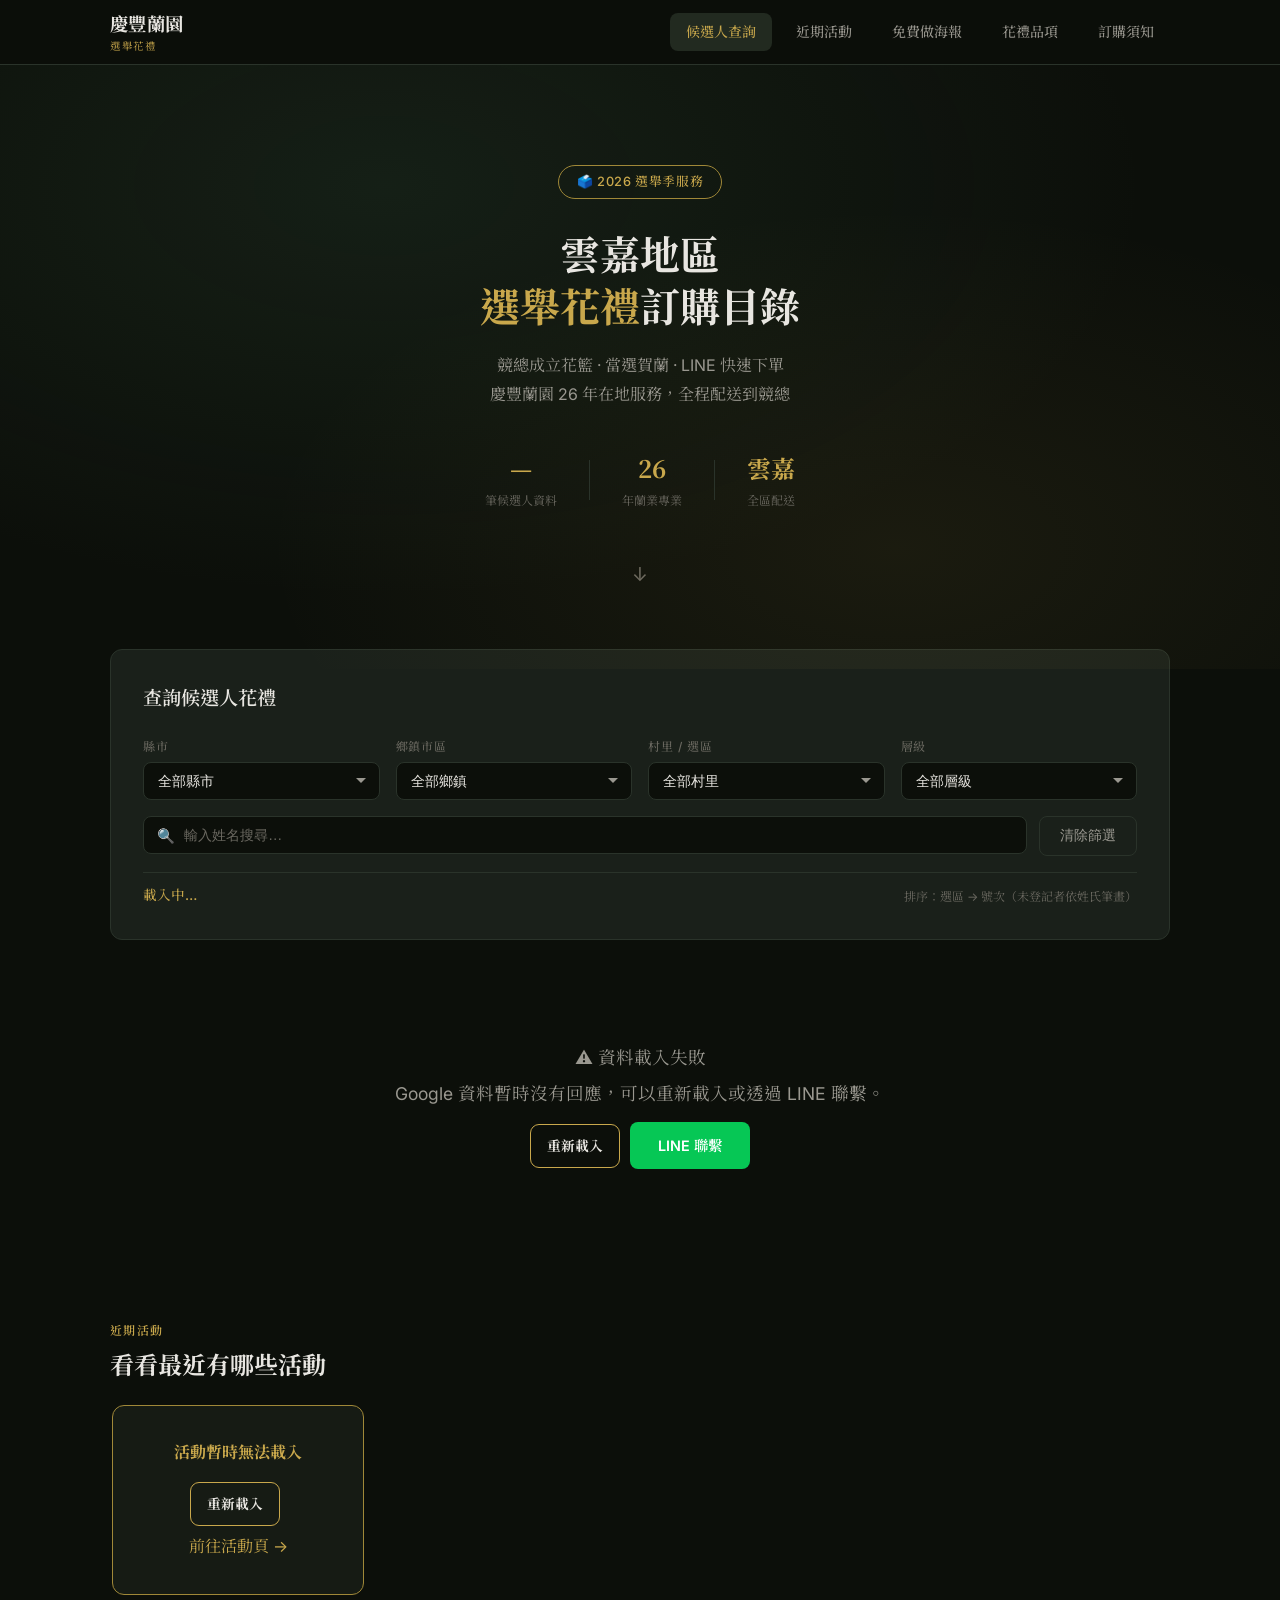
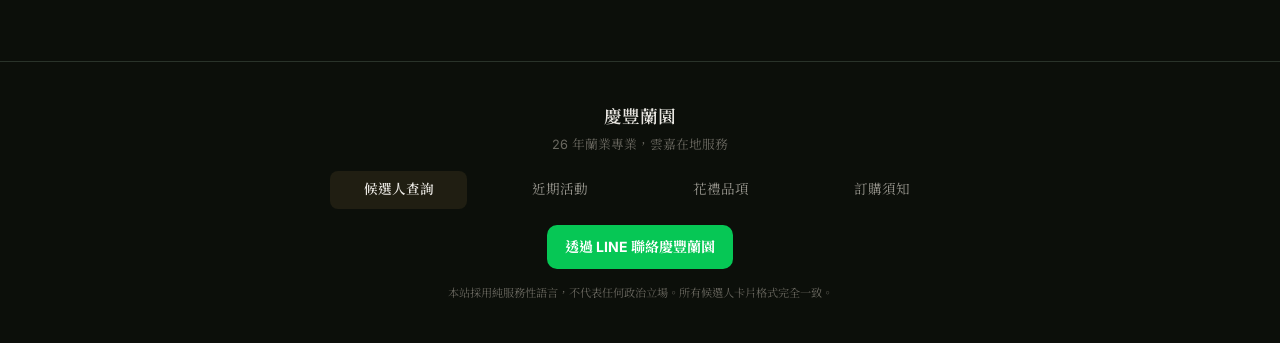
==== election/index.html @ 816810a6 "Update election event sharing and poster flow" ====
<!DOCTYPE html>
<html lang="zh-TW">
<head>
  <meta charset="UTF-8">
  <meta name="viewport" content="width=device-width, initial-scale=1.0">
  <title>2026 雲嘉選舉花禮 | 慶豐蘭園</title>
  <meta name="description" content="雲嘉地區選舉競總花禮訂購服務，涵蓋競總成立花籃、當選賀蘭，LINE快速下單，全程配送。慶豐蘭園26年專業花藝。">
  <link rel="preconnect" href="https://fonts.googleapis.com">
  <link rel="preconnect" href="https://fonts.gstatic.com" crossorigin>
  <link href="https://fonts.googleapis.com/css2?family=Noto+Serif+TC:wght@400;600;700&family=Inter:wght@400;500;600&display=swap" rel="stylesheet">
  <link rel="stylesheet" href="style.css?v=20260809-3">
</head>
<body>

  <!-- ===== NAV ===== -->
  <nav class="nav">
    <div class="nav-inner">
      <a href="index.html" class="nav-logo">
        <span class="logo-text">慶豐蘭園<span class="logo-sub">選舉花禮</span></span>
      </a>
      <div class="nav-links">
        <a href="index.html" class="nav-link active">候選人查詢</a>
        <a href="events.html" class="nav-link">近期活動</a>
        <a href="poster.html" class="nav-link">免費做海報</a>
        <a href="products.html" class="nav-link">花禮品項</a>
        <a href="info.html" class="nav-link">訂購須知</a>
      </div>
      <button class="hamburger" id="hamburger" aria-label="選單">
        <span></span><span></span><span></span>
      </button>
    </div>
    <div class="mobile-menu" id="mobileMenu">
      <a href="index.html" class="mobile-link active">候選人查詢</a>
      <a href="events.html" class="mobile-link">近期活動</a>
      <a href="poster.html" class="mobile-link">免費做海報</a>
      <a href="products.html" class="mobile-link">花禮品項</a>
      <a href="info.html" class="mobile-link">訂購須知</a>
    </div>
  </nav>

  <!-- ===== HERO ===== -->
  <section class="hero">
    <div class="hero-bg"></div>
    <div class="hero-content">
      <div class="hero-badge">🗳️ 2026 選舉季服務</div>
      <h1 class="hero-title">雲嘉地區<br><span class="hero-accent">選舉花禮</span>訂購目錄</h1>
      <p class="hero-desc">競總成立花籃 · 當選賀蘭 · LINE 快速下單<br>慶豐蘭園 26 年在地服務，全程配送到競總</p>
      <div class="hero-stats">
        <div class="stat"><span class="stat-num" id="totalCount">—</span><span class="stat-label">筆候選人資料</span></div>
        <div class="stat-divider"></div>
        <div class="stat"><span class="stat-num">26</span><span class="stat-label">年蘭業專業</span></div>
        <div class="stat-divider"></div>
        <div class="stat"><span class="stat-num">雲嘉</span><span class="stat-label">全區配送</span></div>
      </div>
    </div>
    <div class="hero-scroll-hint">↓</div>
  </section>

  <!-- ===== SEARCH PANEL ===== -->
  <section class="search-section">
    <div class="container">
      <div class="search-panel">
        <h2 class="search-title">查詢候選人花禮</h2>
        <div class="filter-grid">
          <div class="filter-group">
            <label for="cityFilter" class="filter-label">縣市</label>
            <select id="cityFilter" class="filter-select">
              <option value="">全部縣市</option>
            </select>
          </div>
          <div class="filter-group">
            <label for="districtFilter" class="filter-label">鄉鎮市區</label>
            <select id="districtFilter" class="filter-select">
              <option value="">全部鄉鎮</option>
            </select>
          </div>
          <div class="filter-group">
            <label for="villageFilter" class="filter-label">村里 / 選區</label>
            <select id="villageFilter" class="filter-select">
              <option value="">全部村里</option>
            </select>
          </div>
          <div class="filter-group">
            <label for="levelFilter" class="filter-label">層級</label>
            <select id="levelFilter" class="filter-select">
              <option value="">全部層級</option>
              <option value="縣長">縣長</option>
              <option value="議員">議員</option>
              <option value="鄉鎮市長">鄉鎮市長</option>
              <option value="里長">里長</option>
            </select>
          </div>
        </div>
        <div class="search-row">
          <div class="search-input-wrap">
            <span class="search-icon">🔍</span>
            <input type="text" id="nameSearch" class="search-input" placeholder="輸入姓名搜尋…">
          </div>
          <button id="clearBtn" class="clear-btn">清除篩選</button>
        </div>
        <div class="result-bar">
          <span id="resultCount" class="result-count">載入中…</span>
          <div class="sort-info">排序：選區 → 號次（未登記者依姓氏筆畫）</div>
        </div>
      </div>
    </div>
  </section>

  <!-- ===== CANDIDATE LIST ===== -->
  <section class="candidates-section">
    <div class="container">
      <div id="candidateGrid" class="candidate-grid">
        <div class="skeleton-card"></div>
        <div class="skeleton-card"></div>
        <div class="skeleton-card"></div>
        <div class="skeleton-card"></div>
      </div>
      <div id="emptyState" class="empty-state hidden">
        <div class="empty-icon">🌸</div>
        <p class="empty-title">找不到符合條件的候選人</p>
        <p class="empty-sub">請嘗試調整篩選條件，或直接透過 LINE 聯繫我們</p>
        <a href="https://line.me/R/ti/p/%40775yvfxq" class="btn-line-solid" target="_blank" rel="noopener">聯繫慶豐蘭園</a>
      </div>
    </div>
  </section>

  <!-- ===== RECENT EVENTS ===== -->
  <section class="home-events-section" aria-labelledby="homeEventsTitle">
    <div class="container">
      <div class="home-events-heading">
        <div>
          <p class="home-events-eyebrow">近期活動</p>
          <h2 id="homeEventsTitle">看看最近有哪些活動</h2>
        </div>
        <span class="home-events-hint">左右滑動查看更多</span>
      </div>
      <div id="homeEventTrack" class="home-event-track" aria-live="polite">
        <div class="home-event-card home-event-loading">活動載入中…</div>
      </div>
    </div>
  </section>

  <!-- ===== FOOTER ===== -->
  <footer class="footer">
    <div class="container footer-inner">
      <div class="footer-brand">
        <span class="footer-logo">慶豐蘭園</span>
        <p class="footer-tagline">26 年蘭業專業，雲嘉在地服務</p>
      </div>
      <div class="footer-links">
        <a href="index.html" class="active" aria-current="page">候選人查詢</a>
        <a href="events.html">近期活動</a>
        <a href="products.html">花禮品項</a>
        <a href="info.html">訂購須知</a>
      </div>
      <a class="footer-line-link" href="https://line.me/R/ti/p/%40775yvfxq" target="_blank" rel="noopener">透過 LINE 聯絡慶豐蘭園</a>
      <p class="footer-note">本站採用純服務性語言，不代表任何政治立場。所有候選人卡片格式完全一致。</p>
    </div>
  </footer>

  <script src="site-config.js?v=20260809-3"></script>
  <script src="app.js?v=20260809-3"></script>
  <script src="home-events.js?v=20260809-3"></script>
</body>
</html>
---- election/style.css ----
/* ====================================================
   慶豐蘭園 · 選舉花禮站 — Design System
   色彩策略：深墨綠 + 金色點綴 = 專業、中立、質感
   ==================================================== */

/* ---------- Reset & Base ---------- */
*, *::before, *::after { box-sizing: border-box; margin: 0; padding: 0; }

:root {
  /* Warm neutral hierarchy */
  --paper:      #f4f0e7;
  --space:      #c9c8c2;
  --space-light:#e8e6e0;
  --space-dark: #a8a69e;

  /* Core palette */
  --bg:        #0c0f0a;
  --bg-card:   #161b14;
  --bg-panel:  #1a201a;
  --bg-hover:  #222a20;
  --border:    #2a332a;
  --border-light: #3a4a3a;

  /* Text */
  --text:       #e8e6e1;
  --text-dim:   #9a9890;
  --text-muted: #6a6860;

  /* Accent */
  --gold:       #c9a84c;
  --gold-dim:   #a08838;
  --green:      #4a7c59;
  --green-light:#5d9970;
  --line-green: #06C755;
  --line-hover: #05b04a;

  /* Status */
  --status-prep:    #6a6860;
  --status-active:  #4a7c59;
  --status-elected: #c9a84c;

  /* Spacing */
  --container: 1100px;
  --radius:    12px;
  --radius-sm: 8px;

  /* Transitions */
  --ease: cubic-bezier(0.4, 0, 0.2, 1);
}

html {
  scroll-behavior: smooth;
  -webkit-font-smoothing: antialiased;
}

body {
  font-family: 'Inter', 'Noto Serif TC', -apple-system, BlinkMacSystemFont, sans-serif;
  background: var(--bg);
  color: var(--text);
  line-height: 1.6;
  min-height: 100vh;
}

a { color: inherit; text-decoration: none; }
img { max-width: 100%; display: block; }

.container {
  max-width: var(--container);
  margin: 0 auto;
  padding: 0 20px;
}

.hidden { display: none !important; }


/* ====================================================
   NAV
   ==================================================== */
.nav {
  position: sticky;
  top: 0;
  z-index: 100;
  background: rgba(12, 15, 10, 0.85);
  backdrop-filter: blur(20px);
  -webkit-backdrop-filter: blur(20px);
  border-bottom: 1px solid var(--border);
}

.nav-inner {
  max-width: var(--container);
  margin: 0 auto;
  padding: 0 20px;
  display: flex;
  align-items: center;
  justify-content: space-between;
  height: 64px;
}

.nav-logo {
  display: flex;
  align-items: center;
  gap: 10px;
}

.logo-icon {
  font-size: 1.5rem;
}

.logo-text {
  font-family: 'Noto Serif TC', serif;
  font-weight: 700;
  font-size: 1.15rem;
  color: var(--text);
  letter-spacing: 0.02em;
}

.logo-sub {
  display: block;
  font-size: 0.65rem;
  font-weight: 400;
  color: var(--gold);
  letter-spacing: 0.15em;
}

.nav-links {
  display: flex;
  gap: 8px;
}

.nav-link {
  padding: 8px 16px;
  font-size: 0.875rem;
  font-weight: 500;
  color: var(--text-dim);
  border-radius: var(--radius-sm);
  transition: all 0.2s var(--ease);
}

.nav-link:hover,
.nav-link.active {
  color: var(--text);
  background: var(--bg-hover);
}

.nav-link.active {
  color: var(--gold);
}

/* Hamburger */
.hamburger {
  display: none;
  flex-direction: column;
  gap: 5px;
  background: none;
  border: none;
  cursor: pointer;
  padding: 8px;
}

.hamburger span {
  display: block;
  width: 22px;
  height: 2px;
  background: var(--text-dim);
  border-radius: 2px;
  transition: all 0.3s var(--ease);
}

.mobile-menu {
  display: none;
  flex-direction: column;
  padding: 8px 20px 16px;
  gap: 4px;
  max-width: var(--container);
  margin: 0 auto;
}

.mobile-menu.open {
  display: flex;
}

.mobile-link {
  padding: 12px 16px;
  font-size: 0.9rem;
  color: var(--text-dim);
  border-radius: var(--radius-sm);
  transition: background 0.2s var(--ease);
}

.mobile-link:hover {
  background: var(--bg-hover);
  color: var(--text);
}


/* ====================================================
   HERO
   ==================================================== */
.hero {
  position: relative;
  padding: 100px 20px 80px;
  text-align: center;
  overflow: hidden;
}

.hero-bg {
  position: absolute;
  inset: 0;
  background:
    radial-gradient(ellipse at 30% 20%, rgba(74, 124, 89, 0.15) 0%, transparent 60%),
    radial-gradient(ellipse at 70% 80%, rgba(201, 168, 76, 0.08) 0%, transparent 50%);
  pointer-events: none;
}

.hero-content {
  position: relative;
  max-width: 700px;
  margin: 0 auto;
}

.hero-badge {
  display: inline-block;
  padding: 6px 18px;
  font-size: 0.8rem;
  font-weight: 500;
  color: var(--gold);
  border: 1px solid var(--gold-dim);
  border-radius: 100px;
  margin-bottom: 28px;
  letter-spacing: 0.05em;
  animation: fadeInDown 0.6s var(--ease) both;
}

.hero-title {
  font-family: 'Noto Serif TC', serif;
  font-size: 2.5rem;
  font-weight: 700;
  line-height: 1.3;
  margin-bottom: 20px;
  animation: fadeInDown 0.6s var(--ease) 0.1s both;
}

.hero-accent {
  color: var(--gold);
}

.hero-desc {
  font-size: 1rem;
  color: var(--text-dim);
  line-height: 1.8;
  margin-bottom: 40px;
  animation: fadeInDown 0.6s var(--ease) 0.2s both;
}

.hero-stats {
  display: flex;
  align-items: center;
  justify-content: center;
  gap: 32px;
  animation: fadeInDown 0.6s var(--ease) 0.3s both;
}

.stat {
  display: flex;
  flex-direction: column;
  align-items: center;
}

.stat-num {
  font-family: 'Noto Serif TC', serif;
  font-size: 1.5rem;
  font-weight: 700;
  color: var(--gold);
}

.stat-label {
  font-size: 0.75rem;
  color: var(--text-muted);
  margin-top: 4px;
}

.stat-divider {
  width: 1px;
  height: 40px;
  background: var(--border);
}

.hero-scroll-hint {
  margin-top: 48px;
  font-size: 1.2rem;
  color: var(--text-muted);
  animation: bounce 2s infinite;
}


/* ====================================================
   SEARCH PANEL
   ==================================================== */
.search-section {
  padding: 0 0 40px;
  margin-top: -20px;
}

.search-panel {
  background: var(--bg-panel);
  border: 1px solid var(--border);
  border-radius: var(--radius);
  padding: 32px;
}

.search-title {
  font-family: 'Noto Serif TC', serif;
  font-size: 1.2rem;
  font-weight: 600;
  margin-bottom: 24px;
  color: var(--text);
}

.filter-grid {
  display: grid;
  grid-template-columns: repeat(4, 1fr);
  gap: 16px;
  margin-bottom: 16px;
}

.filter-group {
  display: flex;
  flex-direction: column;
  gap: 6px;
}

.filter-label {
  font-size: 0.75rem;
  font-weight: 500;
  color: var(--text-muted);
  text-transform: uppercase;
  letter-spacing: 0.08em;
}

.filter-select {
  padding: 10px 14px;
  background: var(--bg);
  color: var(--text);
  border: 1px solid var(--border);
  border-radius: var(--radius-sm);
  font-size: 0.9rem;
  cursor: pointer;
  transition: border-color 0.2s var(--ease);
  appearance: none;
  background-image: url("data:image/svg+xml,%3Csvg xmlns='http://www.w3.org/2000/svg' width='12' height='12' viewBox='0 0 12 12'%3E%3Cpath fill='%239a9890' d='M6 8L1 3h10z'/%3E%3C/svg%3E");
  background-repeat: no-repeat;
  background-position: right 12px center;
}

.filter-select:focus {
  outline: none;
  border-color: var(--gold-dim);
}

.search-row {
  display: flex;
  gap: 12px;
  margin-bottom: 16px;
}

.search-input-wrap {
  flex: 1;
  position: relative;
}

.search-icon {
  position: absolute;
  left: 14px;
  top: 50%;
  transform: translateY(-50%);
  font-size: 0.9rem;
  pointer-events: none;
}

.search-input {
  width: 100%;
  padding: 10px 14px 10px 40px;
  background: var(--bg);
  color: var(--text);
  border: 1px solid var(--border);
  border-radius: var(--radius-sm);
  font-size: 0.9rem;
  transition: border-color 0.2s var(--ease);
}

.search-input:focus {
  outline: none;
  border-color: var(--gold-dim);
}

.search-input::placeholder {
  color: var(--text-muted);
}

.clear-btn {
  padding: 10px 20px;
  background: transparent;
  color: var(--text-dim);
  border: 1px solid var(--border);
  border-radius: var(--radius-sm);
  font-size: 0.85rem;
  cursor: pointer;
  transition: all 0.2s var(--ease);
  white-space: nowrap;
}

.clear-btn:hover {
  color: var(--text);
  border-color: var(--border-light);
  background: var(--bg-hover);
}

.result-bar {
  display: flex;
  align-items: center;
  justify-content: space-between;
  padding-top: 12px;
  border-top: 1px solid var(--border);
}

.result-count {
  font-size: 0.85rem;
  color: var(--gold);
  font-weight: 500;
}

.sort-info {
  font-size: 0.75rem;
  color: var(--text-muted);
}


/* ====================================================
   CANDIDATE CARDS
   ==================================================== */
.candidates-section {
  padding: 0 0 80px;
}

.candidate-grid {
  display: grid;
  grid-template-columns: repeat(auto-fill, minmax(320px, 1fr));
  gap: 20px;
}

.candidate-card {
  background: var(--bg-card);
  border: 1px solid var(--border);
  border-radius: var(--radius);
  overflow: hidden;
  transition: all 0.3s var(--ease);
}

.candidate-card:hover {
  border-color: var(--border-light);
  transform: translateY(-2px);
  box-shadow: 0 8px 32px rgba(0, 0, 0, 0.3);
}

.event-card-linkable {
  cursor: pointer;
}

.event-card-linkable:focus-visible {
  outline: 2px solid var(--gold);
  outline-offset: 3px;
}

/* ====================================================
   EVENTS PAGE — restrained editorial layout
   Only affects events.html; shared pages keep their existing layout.
   ==================================================== */
.events-page {
  --bg: var(--paper);
  --bg-card: #fffdf8;
  --bg-panel: #fffdf8;
  --bg-hover: var(--space-light);
  --border: var(--space);
  --border-light: var(--space-dark);
  --text: #20251f;
  --text-dim: #565b54;
  --text-muted: #777b73;
  --gold: #9b7a2f;
  --gold-dim: #b49348;
  --event-red: #963535;
  --event-red-dark: #762828;
  font-family: -apple-system, BlinkMacSystemFont, "Segoe UI", "Noto Sans TC", sans-serif;
  font-size: 16px;
}

.events-page .nav {
  background: rgba(244, 240, 231, 0.96);
  backdrop-filter: none;
  -webkit-backdrop-filter: none;
}

.events-page .footer {
  background: #e9e2d4;
}

.events-page .hero {
  padding: 88px 20px 72px;
  text-align: left;
  border-bottom: 1px solid var(--border);
}

.events-page .hero-bg {
  background: none;
}

.events-page .hero-content {
  max-width: var(--container);
  margin: 0 auto;
}

.events-page .hero-badge {
  padding: 0 0 8px;
  margin-bottom: 24px;
  border: 0;
  border-bottom: 1px solid var(--gold-dim);
  border-radius: 0;
  font-size: 14px;
  color: var(--text-dim);
}

.events-page .hero-title {
  max-width: 760px;
  margin-bottom: 20px;
  font-size: 40px;
  line-height: 1.25;
}

.events-page .hero-desc {
  max-width: 680px;
  margin-bottom: 40px;
  font-size: 18px;
  line-height: 1.8;
}

.event-poster-create-cta {
  display: inline-flex;
  align-items: center;
  justify-content: center;
  min-height: 48px;
  margin-top: 26px;
  padding: 12px 22px;
  background: var(--event-red);
  border: 1px solid var(--event-red);
  border-radius: 4px;
  color: #fff;
  font-weight: 700;
}

.event-poster-create-cta:hover {
  background: var(--event-red-dark);
  border-color: var(--event-red-dark);
}

.events-page .hero-stats {
  justify-content: flex-start;
  gap: 28px;
}

.events-page .stat {
  align-items: flex-start;
}

.events-page .stat-num {
  font-size: 24px;
  color: var(--text);
}

.events-page .stat-label {
  font-size: 14px;
}

.events-page .search-section {
  margin-top: 0;
  padding: 56px 0 64px;
}

.events-page .search-panel {
  padding: 0;
  background: transparent;
  border: 0;
  border-radius: 0;
}

.events-page .search-title {
  margin-bottom: 32px;
  padding-bottom: 12px;
  border-bottom: 1px solid var(--gold-dim);
  font-size: 24px;
}

.events-page .filter-grid {
  grid-template-columns: repeat(3, 1fr);
  gap: 24px;
  margin-bottom: 20px;
}

.events-page .filter-group {
  gap: 8px;
}

.events-page .filter-label,
.events-page .sort-info {
  font-size: 14px;
}

.events-page .filter-select,
.events-page .search-input,
.events-page .clear-btn {
  min-height: 48px;
  font-size: 16px;
}

.events-page .search-input {
  padding-left: 14px;
}

.events-page .search-row {
  gap: 16px;
  margin-bottom: 28px;
}

.events-page .result-bar {
  padding-top: 16px;
}

.events-page .result-count {
  font-size: 16px;
  color: var(--text);
}

.events-page .candidates-section {
  padding-bottom: 104px;
}

.events-page .candidate-grid {
  gap: 32px 24px;
}

.events-page .candidate-card {
  --event-card-position: center;
  background-color: #fff;
  background-image:
    linear-gradient(
      135deg,
      rgba(255, 253, 248, 0.96) 0%,
      rgba(255, 253, 248, 0.92) 52%,
      rgba(255, 250, 242, 0.88) 100%
    ),
    var(--event-card-image);
  background-position: center, var(--event-card-position);
  background-size: cover;
  background-repeat: no-repeat;
  border-radius: 4px;
  box-shadow: none;
}

.events-page .event-card-position-0 {
  --event-card-position: left top;
}

.events-page .event-card-position-1 {
  --event-card-position: center;
}

.events-page .event-card-position-2 {
  --event-card-position: right bottom;
}

.events-page .candidate-card:hover {
  transform: none;
  box-shadow: none;
  border-color: rgba(150, 53, 53, 0.65);
}

.events-page .card-header {
  padding: 24px 24px 16px;
}

.events-page .card-name-row {
  align-items: flex-start;
  gap: 20px;
  margin-bottom: 12px;
}

.events-page .card-name {
  font-size: 28px;
  line-height: 1.35;
}

.events-page .card-badge {
  flex-shrink: 0;
  padding: 2px 0 4px;
  background: transparent;
  border-bottom: 1px solid var(--event-red);
  border-radius: 0;
  color: var(--event-red-dark);
  font-size: 14px;
}

.events-page .card-meta-row {
  gap: 16px;
  font-size: 14px;
}

.events-page .card-level {
  padding: 0;
  border: 0;
}

.events-page .card-body {
  gap: 8px;
  padding: 16px 24px 8px;
}

.event-status-row {
  margin-top: 12px;
}

.event-status-badge,
.home-event-card-status {
  display: inline-flex;
  align-items: center;
  width: fit-content;
  padding: 4px 10px;
  border: 1px solid currentColor;
  border-radius: 100px;
  font-size: 12px;
  font-weight: 700;
}

.event-status-badge.is-confirmed,
.home-event-card-status.is-confirmed {
  color: #356846;
  background: rgba(53, 104, 70, 0.08);
}

.event-status-badge.is-pending,
.home-event-card-status.is-pending {
  color: #8a5b1f;
  background: #fff5df;
}

.event-pending-note {
  margin-top: 8px;
  padding: 10px 12px;
  background: #fff5df;
  border-left: 3px solid #a56b22;
  color: #704b1d;
  font-size: 14px;
  line-height: 1.6;
}

.events-page .card-info-row {
  gap: 12px;
  font-size: 16px;
  line-height: 1.7;
}

.events-page .info-label {
  flex: 0 0 36px;
  color: var(--text-muted);
  font-size: 14px;
}

.events-page .card-footer {
  gap: 12px;
  padding: 24px;
}

.events-page .card-footer .btn-line,
.events-page .card-footer .btn-secondary,
.events-page .card-footer .btn-contact {
  min-height: 44px;
  font-size: 14px;
}

.events-page .card-footer .btn-secondary {
  background: transparent;
  color: var(--text-dim);
}

.events-page .card-footer .btn-contact {
  display: inline-flex;
  align-items: center;
  justify-content: center;
  padding: 11px 16px;
  background: var(--event-red);
  border: 1px solid var(--event-red);
  border-radius: var(--radius-sm);
  color: #fff;
  font-weight: 600;
  white-space: nowrap;
}

.events-page .card-footer .btn-contact:hover {
  background: var(--event-red-dark);
  border-color: var(--event-red-dark);
}

.events-page .card-footer .event-flower-button {
  border-color: var(--gold-dim);
  color: #765a1f;
}

.events-page .empty-state {
  text-align: left;
}

.card-header {
  padding: 20px 20px 12px;
  border-bottom: 1px solid var(--border);
}

.card-name-row {
  display: flex;
  align-items: center;
  justify-content: space-between;
  margin-bottom: 6px;
}

.card-name {
  font-family: 'Noto Serif TC', serif;
  font-size: 1.35rem;
  font-weight: 700;
}

.card-badge {
  font-size: 0.7rem;
  font-weight: 500;
  padding: 3px 10px;
  border-radius: 100px;
  letter-spacing: 0.05em;
}

.status-preparing {
  background: rgba(106, 104, 96, 0.2);
  color: var(--status-prep);
}

.status-active {
  background: rgba(74, 124, 89, 0.2);
  color: var(--status-active);
}

.status-elected {
  background: rgba(201, 168, 76, 0.15);
  color: var(--status-elected);
}

.card-meta-row {
  display: flex;
  align-items: center;
  gap: 12px;
  font-size: 0.8rem;
  color: var(--text-muted);
}

.card-level {
  padding: 2px 8px;
  border: 1px solid var(--border);
  border-radius: 4px;
}

.card-body {
  padding: 16px 20px;
  display: flex;
  flex-direction: column;
  gap: 8px;
}

.card-info-row {
  display: flex;
  align-items: flex-start;
  gap: 8px;
  font-size: 0.85rem;
  color: var(--text-dim);
}

.info-icon {
  flex-shrink: 0;
  width: 20px;
  text-align: center;
}

.addr-query {
  color: var(--gold-dim);
  font-style: italic;
}

.card-footer {
  padding: 16px 20px 20px;
  display: flex;
  gap: 10px;
}

.btn-line {
  flex: 1;
  display: inline-flex;
  align-items: center;
  justify-content: center;
  gap: 8px;
  padding: 11px 16px;
  background: var(--line-green);
  color: #fff;
  font-weight: 600;
  font-size: 0.9rem;
  border-radius: var(--radius-sm);
  transition: all 0.2s var(--ease);
}

.btn-line:hover {
  background: var(--line-hover);
  transform: translateY(-1px);
  box-shadow: 0 4px 16px rgba(6, 199, 85, 0.3);
}

.line-icon {
  width: 18px;
  height: 18px;
}

.btn-secondary {
  padding: 11px 16px;
  font-size: 0.85rem;
  font-weight: 500;
  color: var(--text-dim);
  border: 1px solid var(--border);
  border-radius: var(--radius-sm);
  transition: all 0.2s var(--ease);
  white-space: nowrap;
}

.btn-secondary:hover {
  color: var(--text);
  border-color: var(--border-light);
  background: var(--bg-hover);
}

.btn-secondary.is-disabled {
  display: inline-flex;
  align-items: center;
  justify-content: center;
  cursor: not-allowed;
  opacity: 0.68;
}

.btn-line-solid {
  display: inline-flex;
  align-items: center;
  justify-content: center;
  gap: 8px;
  padding: 12px 28px;
  background: var(--line-green);
  color: #fff;
  font-weight: 600;
  font-size: 0.9rem;
  border-radius: var(--radius-sm);
  transition: all 0.2s var(--ease);
}

.btn-line-solid:hover {
  background: var(--line-hover);
}


/* ====================================================
   SKELETON / LOADING
   ==================================================== */
.skeleton-card {
  background: var(--bg-card);
  border: 1px solid var(--border);
  border-radius: var(--radius);
  height: 240px;
  animation: shimmer 1.5s infinite;
}

@keyframes shimmer {
  0%, 100% { opacity: 0.5; }
  50% { opacity: 0.8; }
}


/* ====================================================
   EMPTY & ERROR STATES
   ==================================================== */
.empty-state, .error-state {
  text-align: center;
  padding: 64px 20px;
  grid-column: 1 / -1;
}

.empty-icon {
  font-size: 3rem;
  margin-bottom: 16px;
}

.empty-title, .error-state p {
  font-size: 1.1rem;
  color: var(--text-dim);
  margin-bottom: 8px;
}

.empty-sub, .error-sub {
  font-size: 0.85rem;
  color: var(--text-muted);
  margin-bottom: 24px;
}


/* ====================================================
   PRODUCTS PAGE
   ==================================================== */
.page-header {
  padding: 100px 20px 48px;
  text-align: center;
}

.page-header h1 {
  font-family: 'Noto Serif TC', serif;
  font-size: 2rem;
  font-weight: 700;
  margin-bottom: 12px;
}

.page-header p {
  color: var(--text-dim);
  font-size: 1rem;
  max-width: 600px;
  margin: 0 auto;
}

.product-grid {
  display: grid;
  grid-template-columns: repeat(auto-fill, minmax(300px, 1fr));
  gap: 24px;
  padding-bottom: 80px;
}

.product-load-status {
  width: min(1120px, calc(100% - 40px));
  margin: 24px auto;
  padding: 10px 14px;
  border-radius: 8px;
  background: rgba(184, 148, 73, 0.1);
  color: var(--gold);
  font-size: 0.9rem;
  text-align: center;
}

.product-load-status.is-success {
  background: transparent;
  color: var(--text-muted);
}

.product-load-status.is-fallback {
  background: rgba(184, 148, 73, 0.14);
  color: var(--text);
}

.product-showcase {
  display: grid;
  grid-template-columns: minmax(280px, 0.82fr) minmax(0, 1.18fr);
  gap: 40px;
  align-items: center;
  margin-top: 32px;
  margin-bottom: 56px;
}

.product-showcase-media {
  position: relative;
  overflow: hidden;
  background: var(--paper);
  border: 1px solid var(--border-light);
  border-radius: var(--radius);
}

.product-showcase-media img {
  width: 100%;
  max-height: 680px;
  object-fit: contain;
}

.product-work-badge {
  position: absolute;
  right: 14px;
  bottom: 14px;
  padding: 7px 10px;
  border-radius: 999px;
  background: rgba(12, 15, 10, 0.86);
  color: var(--text);
  font-size: 0.78rem;
}

.product-showcase-kicker {
  margin-bottom: 8px;
  color: var(--gold);
  font-size: 0.82rem;
  letter-spacing: 0.12em;
}

.product-showcase-copy h2 {
  margin-bottom: 18px;
  font-family: 'Noto Serif TC', serif;
  font-size: clamp(1.7rem, 4vw, 2.5rem);
  line-height: 1.25;
}

.product-showcase-copy > p:not(.product-showcase-kicker) {
  color: var(--text-dim);
}

.product-work-details {
  display: grid;
  gap: 14px;
  margin: 26px 0;
}

.product-work-details div {
  display: grid;
  grid-template-columns: 88px 1fr;
  gap: 14px;
  padding-bottom: 12px;
  border-bottom: 1px solid var(--border);
}

.product-work-details dt {
  color: var(--gold-dim);
  font-size: 0.84rem;
}

.product-work-details dd {
  color: var(--text);
}

.product-inquiry-note {
  display: grid;
  gap: 4px;
  margin-bottom: 24px;
  padding: 14px 16px;
  background: var(--bg-card);
  border-left: 2px solid var(--gold);
}

.product-inquiry-note span {
  color: var(--text-dim);
  font-size: 0.9rem;
}

.product-live-section {
  margin-top: 56px;
}

.product-live-section h2 {
  margin-bottom: 24px;
  color: var(--gold);
  font-family: 'Noto Serif TC', serif;
  font-size: 1.3rem;
}

.product-reference-section {
  margin-bottom: 64px;
}

.product-reference-heading {
  max-width: 720px;
  margin-bottom: 24px;
}

.product-reference-heading p {
  color: var(--gold);
  font-size: 0.82rem;
  letter-spacing: 0.1em;
}

.product-reference-heading h2 {
  margin: 6px 0 8px;
  font-family: 'Noto Serif TC', serif;
  font-size: 1.65rem;
}

.product-reference-heading span {
  color: var(--text-dim);
}

.product-reference-grid {
  display: grid;
  grid-template-columns: repeat(2, minmax(0, 1fr));
  gap: 24px;
}

.product-reference-card {
  overflow: hidden;
  background: var(--bg-card);
  border: 1px solid var(--border);
  border-radius: var(--radius);
}

.product-reference-card img {
  width: 100%;
  aspect-ratio: 3 / 4;
  object-fit: contain;
  background: var(--paper);
}

.product-reference-card figcaption {
  display: grid;
  gap: 5px;
  padding: 16px 18px 18px;
}

.product-reference-card strong {
  font-family: 'Noto Serif TC', serif;
  font-size: 1.05rem;
}

.product-reference-card span {
  color: var(--text-dim);
  font-size: 0.9rem;
}

@media (max-width: 760px) {
  .product-showcase {
    grid-template-columns: 1fr;
    gap: 26px;
  }

  .product-showcase-media {
    max-width: 520px;
    margin: 0 auto;
  }

  .product-reference-grid {
    grid-template-columns: 1fr;
  }
}

.product-real-work {
  margin-top: 24px;
  margin-bottom: 40px;
  padding: 0;
  overflow: hidden;
  background: var(--bg-card);
  border: 1px solid var(--border);
  border-radius: var(--radius);
}

.product-real-work img {
  display: block;
  width: 100%;
  max-height: 560px;
  object-fit: cover;
}

.product-real-work figcaption {
  display: flex;
  gap: 8px 20px;
  align-items: baseline;
  justify-content: space-between;
  padding: 16px 20px;
}

.product-real-work strong {
  color: var(--gold);
  font-family: 'Noto Serif TC', serif;
}

.product-real-work span {
  color: var(--text-muted);
  font-size: 0.9rem;
}

@media (max-width: 640px) {
  .product-real-work figcaption {
    display: grid;
  }
}

.product-card {
  background: var(--bg-card);
  border: 1px solid var(--border);
  border-radius: var(--radius);
  overflow: hidden;
  transition: all 0.3s var(--ease);
}

.product-card:hover {
  border-color: var(--border-light);
  transform: translateY(-2px);
  box-shadow: 0 8px 32px rgba(0, 0, 0, 0.3);
}

.product-img {
  width: 100%;
  height: 220px;
  background: var(--bg-panel);
  display: flex;
  align-items: center;
  justify-content: center;
  font-size: 4rem;
  color: var(--text-muted);
  border-bottom: 1px solid var(--border);
  overflow: hidden;
}

.product-img img {
  width: 100%;
  height: 100%;
  object-fit: cover;
}

.product-info {
  padding: 20px;
}

.product-name {
  font-family: 'Noto Serif TC', serif;
  font-size: 1.15rem;
  font-weight: 600;
  margin-bottom: 6px;
}

.product-scene {
  font-size: 0.75rem;
  color: var(--gold-dim);
  margin-bottom: 12px;
}

.product-price {
  font-size: 1.5rem;
  font-weight: 700;
  color: var(--gold);
  margin-bottom: 4px;
}

.product-size {
  font-size: 0.8rem;
  color: var(--text-muted);
  margin-bottom: 16px;
}

.product-desc {
  font-size: 0.85rem;
  color: var(--text-dim);
  line-height: 1.6;
}


/* ====================================================
   INFO PAGE
   ==================================================== */
.info-section {
  padding: 0 0 80px;
}

.info-card {
  background: var(--bg-panel);
  border: 1px solid var(--border);
  border-radius: var(--radius);
  padding: 32px;
  margin-bottom: 20px;
}

.info-card h2 {
  font-family: 'Noto Serif TC', serif;
  font-size: 1.15rem;
  font-weight: 600;
  margin-bottom: 16px;
  color: var(--gold);
  display: flex;
  align-items: center;
  gap: 10px;
}

.info-card ul, .info-card ol {
  padding-left: 20px;
  display: flex;
  flex-direction: column;
  gap: 10px;
}

.info-card li {
  font-size: 0.9rem;
  color: var(--text-dim);
  line-height: 1.7;
}

.info-card li strong {
  color: var(--text);
}

.info-highlight {
  background: rgba(201, 168, 76, 0.08);
  border-left: 3px solid var(--gold-dim);
  padding: 16px 20px;
  border-radius: 0 var(--radius-sm) var(--radius-sm) 0;
  margin-top: 16px;
}

.info-highlight p {
  font-size: 0.85rem;
  color: var(--text-dim);
  line-height: 1.7;
}

.info-table {
  width: 100%;
  border-collapse: collapse;
  margin-top: 12px;
}

.info-table th,
.info-table td {
  padding: 10px 14px;
  text-align: left;
  font-size: 0.85rem;
  border-bottom: 1px solid var(--border);
}

.info-table th {
  color: var(--text-muted);
  font-weight: 500;
  font-size: 0.75rem;
  text-transform: uppercase;
  letter-spacing: 0.08em;
}

.info-table td {
  color: var(--text-dim);
}

.cta-banner {
  background: linear-gradient(135deg, rgba(74, 124, 89, 0.15), rgba(201, 168, 76, 0.1));
  border: 1px solid var(--border);
  border-radius: var(--radius);
  padding: 40px;
  text-align: center;
  margin-top: 40px;
}

.cta-banner h2 {
  font-family: 'Noto Serif TC', serif;
  font-size: 1.3rem;
  margin-bottom: 12px;
}

.cta-banner p {
  color: var(--text-dim);
  font-size: 0.9rem;
  margin-bottom: 24px;
}


/* ====================================================
   FOOTER
   ==================================================== */
.footer {
  border-top: 1px solid var(--border);
  padding: 40px 0;
}

.footer-inner {
  display: flex;
  flex-direction: column;
  align-items: center;
  gap: 16px;
  text-align: center;
}

.footer-logo {
  font-family: 'Noto Serif TC', serif;
  font-size: 1.1rem;
  font-weight: 600;
}

.footer-tagline {
  font-size: 0.8rem;
  color: var(--text-muted);
  margin-top: 4px;
}

.footer-links {
  display: grid;
  grid-template-columns: repeat(4, minmax(0, 1fr));
  gap: 12px 24px;
  width: min(100%, 620px);
}

.footer-links a {
  border-radius: 8px;
  font-size: 0.85rem;
  color: var(--text-dim);
  padding: 8px 10px;
  transition: color 0.2s var(--ease);
}

.footer-links a:hover {
  color: var(--text);
}

.footer-links a.active,
.footer-links a[aria-current="page"] {
  background: var(--surface-soft, rgba(168, 140, 74, 0.12));
  color: var(--text);
  font-weight: 600;
}

.footer-line-link {
  background: #06c755;
  border-radius: 10px;
  color: #fff;
  display: inline-flex;
  font-size: 0.88rem;
  font-weight: 700;
  justify-content: center;
  padding: 11px 18px;
}

.footer-line-link:hover {
  background: #05b84e;
  color: #fff;
}

.footer-return-link {
  color: var(--text-dim);
  font-size: 0.85rem;
}

.btn-retry {
  background: transparent;
  border: 1px solid var(--gold, #a88c4a);
  border-radius: 9px;
  color: var(--text);
  cursor: pointer;
  display: inline-flex;
  font: inherit;
  font-size: 0.86rem;
  font-weight: 700;
  justify-content: center;
  margin: 8px 6px 0 0;
  padding: 10px 16px;
}

.btn-retry:hover {
  background: rgba(168, 140, 74, 0.12);
}

.btn-retry-inline {
  margin: 0 0 0 8px;
  padding: 6px 10px;
}

.poster-state .btn-retry {
  margin-left: 12px;
}

.footer-note {
  font-size: 0.7rem;
  color: var(--text-muted);
  max-width: 500px;
  line-height: 1.6;
}

/* ====================================================
   HOME RECENT EVENTS
   ==================================================== */
.home-events-section {
  padding: 8px 0 64px;
}

.home-events-heading {
  display: flex;
  align-items: flex-end;
  justify-content: space-between;
  gap: 24px;
  margin-bottom: 20px;
}

.home-events-eyebrow {
  margin-bottom: 4px;
  color: var(--gold);
  font-size: 0.75rem;
  font-weight: 600;
  letter-spacing: 0.12em;
}

.home-events-heading h2 {
  font-family: 'Noto Serif TC', serif;
  font-size: 1.5rem;
}

.home-events-hint {
  display: none;
  color: var(--text-muted);
  font-size: 0.8rem;
  white-space: nowrap;
}

.home-event-track {
  display: grid;
  grid-template-columns: repeat(4, minmax(0, 1fr));
  gap: 16px;
  padding: 2px;
}

.home-event-card {
  min-height: 190px;
  padding: 20px;
  background: var(--bg-card);
  border: 1px solid var(--border);
  border-radius: var(--radius);
  scroll-snap-align: start;
}

.home-event-card-type {
  display: inline-block;
  margin-bottom: 14px;
  padding: 3px 10px;
  color: var(--status-active);
  background: rgba(74, 124, 89, 0.2);
  border-radius: 100px;
  font-size: 0.7rem;
}

.home-event-card-status {
  margin-left: 6px;
}

.home-event-card.is-pending {
  border-color: #c7a36d;
}

.home-event-card h3 {
  margin-bottom: 14px;
  font-family: 'Noto Serif TC', serif;
  font-size: 1.1rem;
  line-height: 1.45;
}

.home-event-card p {
  display: grid;
  grid-template-columns: 36px 1fr;
  gap: 8px;
  margin-top: 6px;
  color: var(--text-dim);
  font-size: 0.82rem;
}

.home-event-meta-label {
  color: var(--text-muted);
  font-size: 0.75rem;
}

.home-event-loading {
  display: flex;
  align-items: center;
  color: var(--text-muted);
}

.home-event-more {
  display: flex;
  flex-direction: column;
  align-items: center;
  justify-content: center;
  gap: 8px;
  color: var(--gold);
  border-color: var(--gold-dim);
  text-align: center;
  transition: border-color 0.2s var(--ease), transform 0.2s var(--ease);
}

.home-event-more:hover {
  border-color: var(--gold);
  transform: translateY(-2px);
}

.home-event-more span {
  font-size: 1.5rem;
}

/* ====================================================
   EVENT DETAIL
   ==================================================== */
.event-detail-section {
  padding: 64px 0 80px;
}

.event-detail-top-links {
  display: flex;
  flex-wrap: wrap;
  justify-content: space-between;
  gap: 10px 18px;
  margin-bottom: 18px;
}

.event-detail-top-links .event-detail-back {
  margin-bottom: 0;
}

.event-detail-shell {
  max-width: 780px;
  margin: 0 auto;
}

.event-detail-back {
  display: inline-flex;
  margin-bottom: 20px;
  color: var(--text-dim);
  font-size: 0.85rem;
}

.event-detail-back:hover {
  color: var(--text);
}

.event-detail-card {
  overflow: hidden;
  background: var(--bg-card);
  border: 1px solid var(--border);
  border-radius: var(--radius);
}

.event-detail-cover {
  width: 100%;
  max-height: 420px;
  object-fit: cover;
}

.event-detail-content {
  padding: 32px;
}

.event-detail-badges {
  display: flex;
  flex-wrap: wrap;
  gap: 8px;
  margin-bottom: 16px;
}

.event-detail-badge {
  padding: 4px 11px;
  color: var(--status-active);
  background: rgba(74, 124, 89, 0.2);
  border-radius: 100px;
  font-size: 0.75rem;
}

.event-detail-pending-warning {
  margin-bottom: 24px;
  padding: 18px 20px;
  background: #fff5df;
  border-left: 4px solid #a56b22;
  color: #704b1d;
}

.event-detail-pending-warning strong {
  display: block;
  margin-bottom: 6px;
  font-size: 18px;
}

.event-detail-pending-warning p {
  line-height: 1.7;
}

.event-detail-title {
  margin-bottom: 24px;
  font-family: 'Noto Serif TC', serif;
  font-size: clamp(1.7rem, 5vw, 2.5rem);
  line-height: 1.35;
}

.event-detail-facts {
  display: grid;
  gap: 14px;
  margin-bottom: 28px;
}

.event-detail-fact {
  display: grid;
  grid-template-columns: 28px 1fr;
  gap: 8px;
  color: var(--text-dim);
}

.event-detail-description {
  margin-bottom: 28px;
  padding-top: 24px;
  border-top: 1px solid var(--border);
  color: var(--text-dim);
  white-space: pre-line;
}

.event-interest-panel {
  margin-bottom: 24px;
  padding: 18px;
  background: var(--bg-panel);
  border: 1px solid var(--border);
  border-radius: var(--radius-sm);
}

.event-interest-button {
  width: 100%;
  padding: 12px 18px;
  color: var(--gold);
  background: transparent;
  border: 1px solid var(--gold-dim);
  border-radius: var(--radius-sm);
  font: inherit;
  font-weight: 600;
  cursor: pointer;
  transition: all 0.2s var(--ease);
}

.event-interest-button:hover:not(:disabled) {
  color: var(--bg);
  background: var(--gold);
}

.event-interest-button.is-selected,
.event-interest-button:disabled {
  cursor: default;
  opacity: 0.72;
}

.event-interest-panel p {
  margin-top: 8px;
  color: var(--text-muted);
  font-size: 0.72rem;
  text-align: center;
}

.event-detail-actions {
  display: flex;
  flex-wrap: wrap;
  gap: 10px;
}

.event-detail-actions .btn-line,
.event-detail-actions .btn-secondary {
  min-height: 44px;
}

.event-detail-actions .event-poster-link {
  border-color: var(--gold-dim);
  color: var(--gold);
}

.event-detail-state {
  padding: 64px 24px;
  color: var(--text-dim);
  text-align: center;
}

/* ====================================================
   EVENT POSTER PREVIEW — fixed 1080 × 1350 artwork
   ==================================================== */
.poster-page {
  --poster-paper: var(--paper);
  --poster-space: var(--space);
  --poster-space-light: var(--space-light);
  --poster-space-dark: var(--space-dark);
  --poster-text: #20251f;
  --poster-text-secondary: #565b54;
  --poster-text-muted: #777b73;
  --poster-red: #963535;
  --poster-red-dark: #762828;
  --poster-gold: #a88c4a;
  --poster-line-green: #06c755;
  background: var(--poster-paper);
  color: var(--poster-text);
}

.poster-page .nav {
  background: rgba(244, 240, 231, 0.96);
  backdrop-filter: none;
  -webkit-backdrop-filter: none;
}

.poster-page .logo-text,
.poster-page .nav-link {
  color: var(--poster-text);
}

.poster-page .logo-sub,
.poster-page .nav-link:hover,
.poster-page .nav-link.active {
  color: var(--poster-red);
}

.poster-page-main {
  padding: 56px 0 88px;
}

.poster-page-shell {
  max-width: 1160px;
}

.poster-page-shell.is-submission {
  display: grid;
  grid-template-columns: minmax(340px, 420px) minmax(0, 1fr);
  gap: 28px 32px;
  align-items: start;
}

.poster-page-shell.is-submission .poster-page-heading,
.poster-page-shell.is-submission .poster-state {
  grid-column: 1 / -1;
}

.poster-page-shell.is-submission .poster-submission-form {
  grid-column: 1;
  grid-row: 3 / span 3;
}

.poster-page-shell.is-submission .poster-template-picker,
.poster-page-shell.is-submission .poster-viewport,
.poster-page-shell.is-submission .poster-actions {
  grid-column: 2;
}

.poster-page-heading {
  margin-bottom: 32px;
}

.poster-page-heading h1 {
  margin-bottom: 8px;
  font-family: 'Noto Serif TC', serif;
  font-size: 32px;
}

.poster-page-heading p {
  color: var(--poster-text-secondary);
  font-size: 16px;
}

.poster-state {
  padding: 64px 24px;
  background: #fff;
  border: 1px solid var(--poster-space-dark);
  color: var(--poster-text-secondary);
  text-align: center;
}

.poster-state.is-error {
  color: var(--poster-red);
}

.poster-submission-form {
  padding: 24px;
  background: #fff;
  border: 1px solid var(--poster-space-dark);
}

.poster-form-intro {
  margin-bottom: 22px;
}

.poster-form-intro h2 {
  margin-bottom: 6px;
  font-family: 'Noto Serif TC', serif;
  font-size: 22px;
}

.poster-form-intro p,
.poster-submit-status {
  color: var(--poster-text-secondary);
  font-size: 14px;
  line-height: 1.6;
}

.poster-form-grid {
  display: grid;
  grid-template-columns: repeat(2, minmax(0, 1fr));
  gap: 16px 12px;
}

.poster-form-field {
  display: grid;
  gap: 7px;
  min-width: 0;
}

.poster-form-field-wide {
  grid-column: 1 / -1;
}

.poster-form-field > span {
  color: var(--poster-text-secondary);
  font-size: 14px;
  font-weight: 600;
}

.poster-form-field input,
.poster-form-field select,
.poster-form-field textarea {
  width: 100%;
  min-height: 44px;
  padding: 10px 11px;
  background: #fff;
  border: 1px solid var(--poster-space-dark);
  border-radius: 3px;
  color: var(--poster-text);
  font: inherit;
}

.poster-form-field textarea {
  min-height: 104px;
  resize: vertical;
}

.poster-form-field input:focus,
.poster-form-field select:focus,
.poster-form-field textarea:focus {
  border-color: var(--poster-red);
  outline: 2px solid rgba(150, 53, 53, 0.12);
}

.poster-form-consents {
  display: grid;
  gap: 12px;
  margin: 22px 0;
  padding-top: 20px;
  border-top: 1px solid var(--poster-space-light);
}

.poster-form-consents label {
  display: grid;
  grid-template-columns: 20px 1fr;
  gap: 9px;
  align-items: start;
  color: var(--poster-text-secondary);
  font-size: 14px;
  line-height: 1.5;
}

.poster-form-consents input {
  width: 18px;
  height: 18px;
  margin-top: 2px;
}

.poster-submit-button {
  width: 100%;
  min-height: 48px;
  padding: 12px 18px;
  background: var(--poster-red);
  border: 1px solid var(--poster-red);
  border-radius: 4px;
  color: #fff;
  font-size: 16px;
  font-weight: 700;
  cursor: pointer;
}

.poster-submit-button:hover {
  background: var(--poster-red-dark);
  border-color: var(--poster-red-dark);
}

.poster-submit-button:disabled {
  cursor: wait;
  opacity: 0.65;
}

.poster-submit-status {
  min-height: 24px;
  margin-top: 12px;
}

.poster-submit-status.is-success {
  color: #356846;
  font-weight: 700;
}

.poster-submit-status.is-error {
  color: var(--poster-red);
}

.poster-template-picker {
  margin-bottom: 28px;
  padding: 18px;
  background: var(--poster-space);
  border: 1px solid var(--poster-space-dark);
}

.poster-template-picker h2 {
  margin-bottom: 14px;
  font-family: 'Noto Serif TC', serif;
  font-size: 20px;
}

.poster-template-options {
  display: grid;
  grid-template-columns: repeat(3, minmax(0, 1fr));
  gap: 14px;
}

.poster-template-option {
  display: grid;
  grid-template-columns: 58px 1fr;
  grid-template-rows: auto auto;
  gap: 2px 14px;
  align-items: center;
  padding: 12px;
  background: #fff;
  border: 1px solid var(--poster-space-dark);
  border-radius: 4px;
  color: var(--poster-text);
  text-align: left;
  cursor: pointer;
}

.poster-template-option:hover,
.poster-template-option.is-selected {
  border-color: var(--poster-red);
}

.poster-template-option.is-selected {
  box-shadow: inset 0 0 0 1px var(--poster-red);
}

.poster-template-option strong {
  align-self: end;
  font-size: 15px;
}

.poster-template-option small {
  align-self: start;
  color: var(--poster-text-secondary);
  font-size: 12px;
}

.poster-template-swatch {
  position: relative;
  grid-row: 1 / 3;
  width: 58px;
  height: 72px;
  overflow: hidden;
  background: var(--poster-paper);
  border: 1px solid var(--poster-space-dark);
}

.poster-template-swatch i,
.poster-template-swatch b,
.poster-template-swatch em {
  position: absolute;
  display: block;
}

.swatch-bold i {
  inset: 0;
  background: rgba(150, 53, 53, 0.1);
}

.swatch-bold b {
  top: 15px;
  left: 8px;
  width: 38px;
  height: 15px;
  border-top: 3px solid var(--poster-red);
  border-bottom: 6px solid #20251f;
}

.swatch-bold em {
  right: 7px;
  bottom: 7px;
  width: 22px;
  height: 18px;
  background: rgba(150, 53, 53, 0.28);
}

.swatch-split i {
  inset: 0 0 auto;
  height: 24px;
  background: rgba(150, 53, 53, 0.25);
  border-bottom: 2px solid var(--poster-gold);
}

.swatch-split b {
  top: 34px;
  left: 8px;
  width: 40px;
  height: 7px;
  background: #20251f;
}

.swatch-split em {
  top: 48px;
  left: 8px;
  width: 30px;
  height: 3px;
  background: #a9a69e;
}

.swatch-bordered {
  box-shadow: inset 0 0 0 4px #f4f0e7, inset 0 0 0 5px var(--poster-gold);
}

.swatch-bordered b {
  top: 19px;
  left: 10px;
  width: 31px;
  height: 7px;
  background: #20251f;
}

.swatch-bordered em {
  right: 6px;
  bottom: 6px;
  width: 18px;
  height: 18px;
  background: rgba(150, 53, 53, 0.25);
}

.poster-viewport {
  width: 100%;
  max-width: 1080px;
  margin: 0 auto;
}

.poster-scale-shell {
  position: relative;
  width: 100%;
}

.event-poster {
  position: absolute;
  top: 0;
  left: 0;
  width: 1080px;
  height: 1350px;
  overflow: hidden;
  transform-origin: left top;
  background: var(--poster-paper);
  color: var(--poster-text);
}

.event-poster-background,
.event-poster-overlay {
  position: absolute;
  inset: 0;
  width: 100%;
  height: 100%;
}

.event-poster-background {
  object-fit: cover;
}

.event-poster-overlay {
  background: rgba(244, 240, 231, 0.82);
}

.event-poster-content {
  position: relative;
  z-index: 1;
  display: flex;
  flex-direction: column;
  justify-content: space-between;
  width: 100%;
  height: 100%;
  padding: 108px 96px 72px;
}

.event-poster-type {
  display: inline-block;
  margin-bottom: 44px;
  padding-bottom: 10px;
  border-bottom: 4px solid var(--poster-red);
  color: var(--poster-red);
  font-size: 32px;
  font-weight: 700;
  letter-spacing: 0.08em;
}

.event-poster-title {
  max-width: 900px;
  font-family: 'Noto Serif TC', serif;
  font-size: 92px;
  font-weight: 700;
  line-height: 1.25;
  letter-spacing: 0.01em;
  overflow-wrap: anywhere;
}

.event-poster-title.is-long {
  font-size: 78px;
}

.event-poster-title.is-very-long {
  font-size: 68px;
}

.event-poster-details {
  display: grid;
  gap: 38px;
  margin-top: auto;
  padding: 72px 0 64px;
}

.event-poster-detail {
  padding-left: 30px;
  border-left: 5px solid rgba(168, 140, 74, 0.8);
}

.event-poster-detail span {
  display: block;
  margin-bottom: 8px;
  color: var(--poster-text-secondary);
  font-size: 25px;
  letter-spacing: 0.08em;
}

.event-poster-detail strong {
  display: block;
  font-family: 'Noto Serif TC', serif;
  font-size: 42px;
  line-height: 1.4;
}

.event-poster-detail p {
  margin-top: 6px;
  color: var(--poster-text-secondary);
  font-size: 29px;
  line-height: 1.5;
}

.event-poster-footer {
  display: grid;
  grid-template-columns: 1fr 210px;
  align-items: center;
  gap: 8px 28px;
}

.event-poster-rule {
  grid-column: 1 / -1;
  height: 2px;
  margin-bottom: 18px;
  background: var(--poster-gold);
}

.event-poster-brand {
  display: grid;
  gap: 4px;
}

.event-poster-brand strong {
  font-family: 'Noto Serif TC', serif;
  font-size: 30px;
}

.event-poster-brand span {
  color: var(--poster-text-muted);
  font-size: 23px;
  letter-spacing: 0.04em;
}

.event-poster-qr-group {
  display: grid;
  justify-items: center;
  gap: 8px;
}

.event-poster-qr {
  width: 160px;
  height: 160px;
  padding: 8px;
  background: #fff;
  border: 1px solid var(--poster-space-dark);
}

.event-poster-qr img,
.event-poster-qr canvas {
  width: 144px !important;
  height: 144px !important;
}

.event-poster-qr-group > span {
  color: var(--poster-text-secondary);
  font-size: 17px;
  white-space: nowrap;
}

/* Template 2: photo banner above, information below. */
.poster-template-split .event-poster-background {
  height: 440px;
  object-position: center;
}

.poster-template-split .event-poster-overlay {
  top: 440px;
  height: auto;
  background: rgba(244, 240, 231, 0.97);
}

.poster-template-split .event-poster-content {
  padding: 482px 86px 66px;
  border-top: 5px solid var(--poster-gold);
}

.poster-template-split .event-poster-type {
  margin-bottom: 20px;
  font-size: 28px;
}

.poster-template-split .event-poster-title {
  font-size: 72px;
}

.poster-template-split .event-poster-title.is-long {
  font-size: 62px;
}

.poster-template-split .event-poster-title.is-very-long {
  font-size: 54px;
}

.poster-template-split .event-poster-details {
  gap: 22px;
  padding: 34px 0 32px;
}

.poster-template-split .event-poster-detail strong {
  font-size: 34px;
}

.poster-template-split .event-poster-detail p {
  font-size: 24px;
}

/* Template 3: formal invitation with a restrained corner flower crop. */
.poster-template-bordered::after {
  content: "";
  position: absolute;
  z-index: 2;
  inset: 42px;
  border: 3px solid var(--poster-gold);
  pointer-events: none;
}

.poster-template-bordered .event-poster-background {
  inset: auto 64px 72px auto;
  width: 360px;
  height: 360px;
  opacity: 0.2;
  object-position: right bottom;
}

.poster-template-bordered .event-poster-overlay {
  display: none;
}

.poster-template-bordered .event-poster-content {
  padding: 94px 92px 76px;
}

.poster-template-bordered .event-poster-type {
  margin-bottom: 36px;
  padding-bottom: 8px;
  font-size: 27px;
}

.poster-template-bordered .event-poster-title {
  max-width: 800px;
  font-size: 78px;
}

.poster-template-bordered .event-poster-title.is-long {
  font-size: 67px;
}

.poster-template-bordered .event-poster-title.is-very-long {
  font-size: 58px;
}

.poster-template-bordered .event-poster-details {
  max-width: 760px;
  gap: 34px;
  padding: 68px 0 54px;
}

.poster-template-bordered .event-poster-detail {
  padding-left: 0;
  border-left: 0;
}

.poster-template-bordered .event-poster-detail span {
  color: var(--poster-red);
}

.poster-template-bordered .event-poster-footer {
  max-width: 860px;
}

.poster-actions {
  display: flex;
  align-items: center;
  gap: 18px;
  max-width: 1080px;
  margin: 24px auto 0;
}

.poster-download-button,
.poster-share-button {
  min-width: 180px;
  padding: 14px 24px;
  border-radius: 4px;
  color: #fff;
  font-size: 16px;
  font-weight: 700;
  cursor: pointer;
}

.poster-download-button {
  background: var(--poster-red);
  border: 1px solid var(--poster-red);
}

.poster-share-button {
  background: var(--poster-line-green);
  border: 1px solid var(--poster-line-green);
}

.poster-download-button:hover {
  background: var(--poster-red-dark);
  border-color: var(--poster-red-dark);
}

.poster-share-button:hover {
  background: #05b04a;
  border-color: #05b04a;
}

.poster-download-button:disabled,
.poster-share-button:disabled {
  cursor: wait;
  opacity: 0.65;
}

.poster-actions p {
  color: var(--poster-text-secondary);
  font-size: 14px;
}

.poster-actions p.is-error {
  color: var(--poster-red);
}


/* ====================================================
   ANIMATIONS
   ==================================================== */
@keyframes fadeInDown {
  from { opacity: 0; transform: translateY(-16px); }
  to   { opacity: 1; transform: translateY(0); }
}

@keyframes bounce {
  0%, 100% { transform: translateY(0); opacity: 0.3; }
  50%      { transform: translateY(6px); opacity: 0.6; }
}


/* ====================================================
   RESPONSIVE
   ==================================================== */
@media (max-width: 1000px) and (min-width: 769px) {
  .home-event-track {
    grid-template-columns: repeat(2, minmax(0, 1fr));
  }

  .poster-page-shell.is-submission {
    grid-template-columns: minmax(300px, 360px) minmax(0, 1fr);
  }
}

@media (max-width: 768px) {
  .nav-links { display: none; }
  .hamburger { display: flex; }

  .footer-links {
    grid-template-columns: repeat(2, minmax(0, 1fr));
    gap: 10px;
    width: 100%;
  }

  .footer-links a {
    align-items: center;
    border: 1px solid var(--border);
    display: flex;
    justify-content: center;
    min-height: 46px;
  }

  .footer-line-link {
    width: 100%;
  }

  .hero { padding: 72px 20px 56px; }
  .hero-title { font-size: 1.75rem; }
  .hero-stats { gap: 20px; }
  .stat-num { font-size: 1.2rem; }

  .filter-grid {
    grid-template-columns: 1fr 1fr;
    gap: 12px;
  }

  .search-row { flex-direction: column; }

  .result-bar { flex-direction: column; gap: 8px; align-items: flex-start; }

  .candidate-grid {
    grid-template-columns: 1fr;
  }

  .home-events-heading {
    align-items: flex-start;
    flex-direction: column;
    gap: 6px;
  }

  .home-events-hint {
    display: inline;
  }

  .home-event-track {
    display: flex;
    gap: 16px;
    overflow-x: auto;
    padding: 2px 2px 14px;
    scroll-snap-type: x mandatory;
    scrollbar-width: thin;
    scrollbar-color: var(--border-light) transparent;
  }

  .home-event-card {
    flex: 0 0 min(310px, 82vw);
  }

  .event-detail-section {
    padding-top: 36px;
  }

  .event-detail-content {
    padding: 24px 20px;
  }

  .event-detail-actions {
    flex-direction: column;
  }

  .event-detail-actions a {
    width: 100%;
    text-align: center;
  }

  .product-grid {
    grid-template-columns: 1fr;
  }

  .page-header { padding: 80px 20px 32px; }
  .page-header h1 { font-size: 1.5rem; }

  .info-card { padding: 24px; }

  .events-page .hero {
    padding: 64px 20px 56px;
  }

  .events-page .hero-title {
    font-size: 32px;
  }

  .events-page .hero-desc {
    font-size: 18px;
  }

  .events-page .search-section {
    padding: 48px 0 56px;
  }

  .events-page .filter-grid {
    gap: 20px 16px;
  }

  .events-page .candidate-grid {
    gap: 28px;
  }

  .poster-page-main {
    padding: 24px 0 44px;
  }

  .poster-page-heading {
    margin-bottom: 20px;
  }

  .poster-page-heading h1 {
    font-size: 28px;
  }

  .poster-page-shell.is-submission {
    display: block;
  }

  .poster-submission-form {
    margin-bottom: 20px;
    padding: 16px;
  }

  .poster-form-intro {
    margin-bottom: 14px;
  }

  .poster-form-grid {
    gap: 12px 10px;
  }

  .poster-form-field {
    gap: 5px;
  }

  .poster-form-field input,
  .poster-form-field select,
  .poster-form-field textarea {
    min-height: 40px;
    padding: 8px 9px;
  }

  .poster-form-field textarea {
    min-height: 72px;
  }

  .poster-form-consents {
    gap: 9px;
    margin: 16px 0;
    padding-top: 14px;
  }

  .poster-template-picker {
    margin-bottom: 18px;
    padding: 14px;
  }

  .poster-template-options {
    grid-template-columns: repeat(3, minmax(0, 1fr));
    gap: 8px;
  }

  .poster-template-option {
    grid-template-columns: 1fr;
    grid-template-rows: auto auto auto;
    justify-items: center;
    gap: 5px;
    padding: 9px 6px;
    text-align: center;
  }

  .poster-template-swatch {
    grid-row: auto;
    width: 42px;
    height: 52px;
  }

  .poster-template-option small {
    display: none;
  }

  .poster-viewport {
    max-width: 360px;
  }

  .poster-actions {
    align-items: stretch;
    flex-direction: column;
  }

  .poster-download-button {
    width: 100%;
  }

  .poster-share-button {
    width: 100%;
  }
}

@media (max-width: 480px) {
  .filter-grid {
    grid-template-columns: 1fr;
  }

  .hero-stats {
    flex-direction: column;
    gap: 16px;
  }

  .stat-divider {
    width: 40px;
    height: 1px;
  }

  .card-footer {
    flex-direction: column;
  }

  .btn-secondary {
    text-align: center;
  }

  .poster-form-grid {
    grid-template-columns: 1fr;
  }

  .poster-form-field-wide {
    grid-column: auto;
  }
}
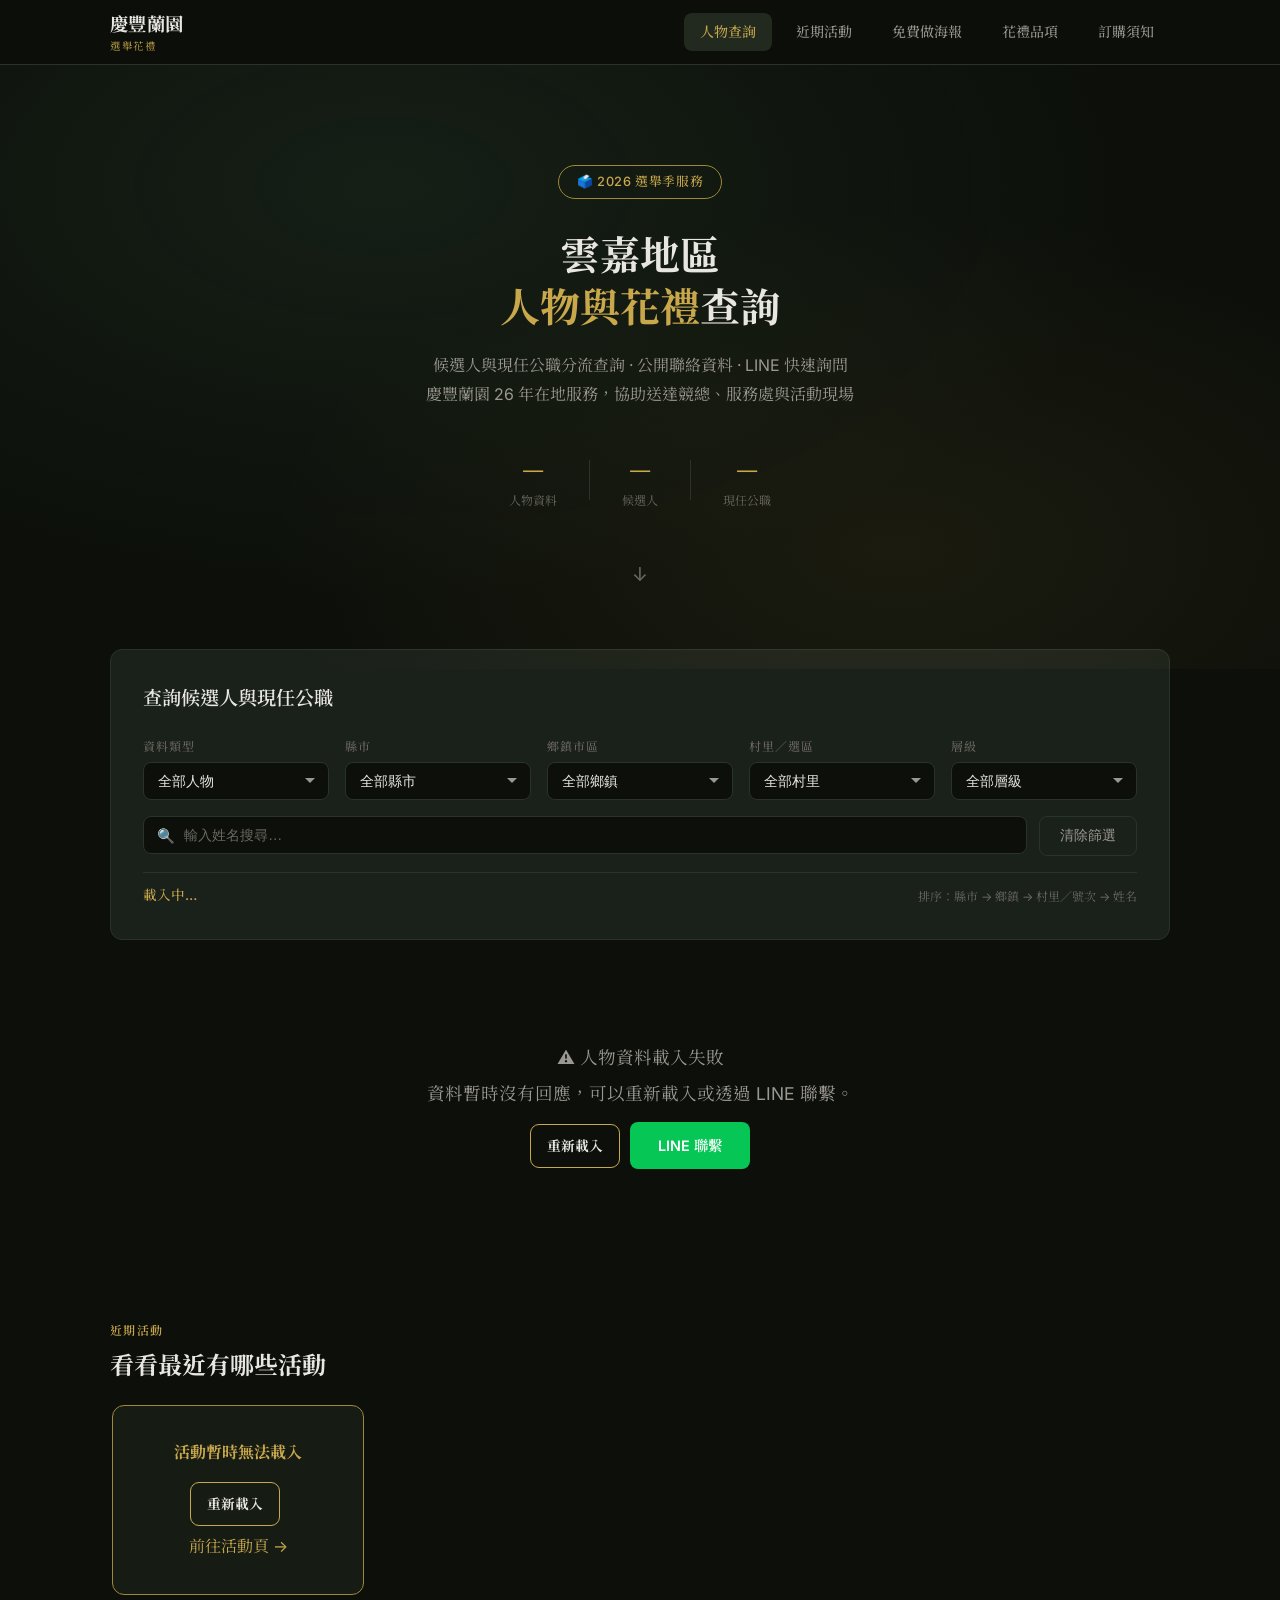
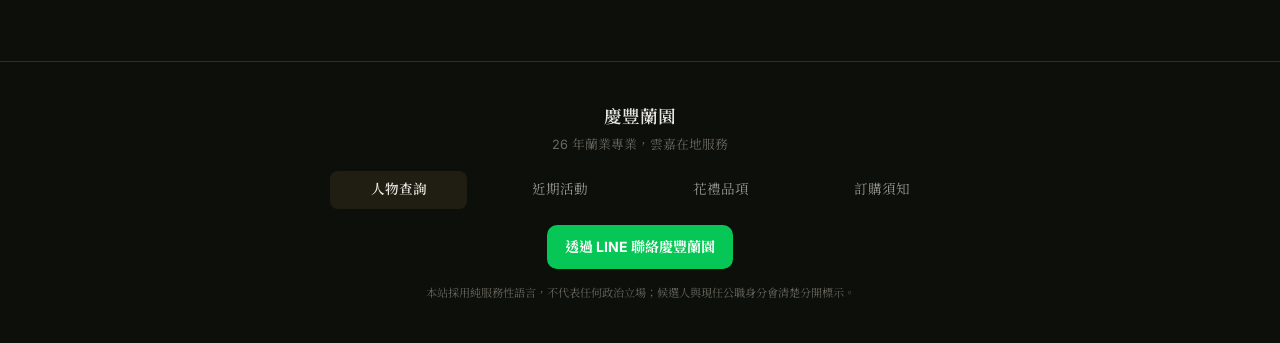
==== commit 3a917971: "Update election query interface" ====
--- a/election/index.html
+++ b/election/index.html
@@ -3,12 +3,12 @@
 <head>
   <meta charset="UTF-8">
   <meta name="viewport" content="width=device-width, initial-scale=1.0">
-  <title>2026 雲嘉選舉花禮 | 慶豐蘭園</title>
-  <meta name="description" content="雲嘉地區選舉競總花禮訂購服務，涵蓋競總成立花籃、當選賀蘭，LINE快速下單，全程配送。慶豐蘭園26年專業花藝。">
+  <title>雲嘉人物與花禮查詢 | 慶豐蘭園</title>
+  <meta name="description" content="查詢雲嘉候選人與現任公職的公開資料，並透過慶豐蘭園 LINE 詢問競總、服務處與活動花禮。">
   <link rel="preconnect" href="https://fonts.googleapis.com">
   <link rel="preconnect" href="https://fonts.gstatic.com" crossorigin>
   <link href="https://fonts.googleapis.com/css2?family=Noto+Serif+TC:wght@400;600;700&family=Inter:wght@400;500;600&display=swap" rel="stylesheet">
-  <link rel="stylesheet" href="style.css?v=20260809-3">
+  <link rel="stylesheet" href="style.css?v=20260817-4">
 </head>
 <body>
 
@@ -19,7 +19,7 @@
         <span class="logo-text">慶豐蘭園<span class="logo-sub">選舉花禮</span></span>
       </a>
       <div class="nav-links">
-        <a href="index.html" class="nav-link active">候選人查詢</a>
+        <a href="index.html" class="nav-link active">人物查詢</a>
         <a href="events.html" class="nav-link">近期活動</a>
         <a href="poster.html" class="nav-link">免費做海報</a>
         <a href="products.html" class="nav-link">花禮品項</a>
@@ -30,7 +30,7 @@
       </button>
     </div>
     <div class="mobile-menu" id="mobileMenu">
-      <a href="index.html" class="mobile-link active">候選人查詢</a>
+      <a href="index.html" class="mobile-link active">人物查詢</a>
       <a href="events.html" class="mobile-link">近期活動</a>
       <a href="poster.html" class="mobile-link">免費做海報</a>
       <a href="products.html" class="mobile-link">花禮品項</a>
@@ -43,14 +43,14 @@
     <div class="hero-bg"></div>
     <div class="hero-content">
       <div class="hero-badge">🗳️ 2026 選舉季服務</div>
-      <h1 class="hero-title">雲嘉地區<br><span class="hero-accent">選舉花禮</span>訂購目錄</h1>
-      <p class="hero-desc">競總成立花籃 · 當選賀蘭 · LINE 快速下單<br>慶豐蘭園 26 年在地服務，全程配送到競總</p>
+      <h1 class="hero-title">雲嘉地區<br><span class="hero-accent">人物與花禮</span>查詢</h1>
+      <p class="hero-desc">候選人與現任公職分流查詢 · 公開聯絡資料 · LINE 快速詢問<br>慶豐蘭園 26 年在地服務，協助送達競總、服務處與活動現場</p>
       <div class="hero-stats">
-        <div class="stat"><span class="stat-num" id="totalCount">—</span><span class="stat-label">筆候選人資料</span></div>
+        <div class="stat"><span class="stat-num" id="totalCount">—</span><span class="stat-label">人物資料</span></div>
         <div class="stat-divider"></div>
-        <div class="stat"><span class="stat-num">26</span><span class="stat-label">年蘭業專業</span></div>
+        <div class="stat"><span class="stat-num" id="candidateCount">—</span><span class="stat-label">候選人</span></div>
         <div class="stat-divider"></div>
-        <div class="stat"><span class="stat-num">雲嘉</span><span class="stat-label">全區配送</span></div>
+        <div class="stat"><span class="stat-num" id="officialCount">—</span><span class="stat-label">現任公職</span></div>
       </div>
     </div>
     <div class="hero-scroll-hint">↓</div>
@@ -60,8 +60,16 @@
   <section class="search-section">
     <div class="container">
       <div class="search-panel">
-        <h2 class="search-title">查詢候選人花禮</h2>
+        <h2 class="search-title">查詢候選人與現任公職</h2>
         <div class="filter-grid">
+          <div class="filter-group">
+            <label for="typeFilter" class="filter-label">資料類型</label>
+            <select id="typeFilter" class="filter-select">
+              <option value="">全部人物</option>
+              <option value="candidate">候選人</option>
+              <option value="official">現任公職</option>
+            </select>
+          </div>
           <div class="filter-group">
             <label for="cityFilter" class="filter-label">縣市</label>
             <select id="cityFilter" class="filter-select">
@@ -74,8 +82,8 @@
               <option value="">全部鄉鎮</option>
             </select>
           </div>
-          <div class="filter-group">
-            <label for="villageFilter" class="filter-label">村里 / 選區</label>
+          <div class="filter-group" id="villageFilterGroup" hidden>
+            <label for="villageFilter" class="filter-label">村里／選區</label>
             <select id="villageFilter" class="filter-select">
               <option value="">全部村里</option>
             </select>
@@ -84,10 +92,6 @@
             <label for="levelFilter" class="filter-label">層級</label>
             <select id="levelFilter" class="filter-select">
               <option value="">全部層級</option>
-              <option value="縣長">縣長</option>
-              <option value="議員">議員</option>
-              <option value="鄉鎮市長">鄉鎮市長</option>
-              <option value="里長">里長</option>
             </select>
           </div>
         </div>
@@ -100,7 +104,7 @@
         </div>
         <div class="result-bar">
           <span id="resultCount" class="result-count">載入中…</span>
-          <div class="sort-info">排序：選區 → 號次（未登記者依姓氏筆畫）</div>
+          <div class="sort-info">排序：縣市 → 鄉鎮 → 村里／號次 → 姓名</div>
         </div>
       </div>
     </div>
@@ -117,7 +121,7 @@
       </div>
       <div id="emptyState" class="empty-state hidden">
         <div class="empty-icon">🌸</div>
-        <p class="empty-title">找不到符合條件的候選人</p>
+        <p class="empty-title">找不到符合條件的人物</p>
         <p class="empty-sub">請嘗試調整篩選條件，或直接透過 LINE 聯繫我們</p>
         <a href="https://line.me/R/ti/p/%40775yvfxq" class="btn-line-solid" target="_blank" rel="noopener">聯繫慶豐蘭園</a>
       </div>
@@ -148,18 +152,18 @@
         <p class="footer-tagline">26 年蘭業專業，雲嘉在地服務</p>
       </div>
       <div class="footer-links">
-        <a href="index.html" class="active" aria-current="page">候選人查詢</a>
+        <a href="index.html" class="active" aria-current="page">人物查詢</a>
         <a href="events.html">近期活動</a>
         <a href="products.html">花禮品項</a>
         <a href="info.html">訂購須知</a>
       </div>
       <a class="footer-line-link" href="https://line.me/R/ti/p/%40775yvfxq" target="_blank" rel="noopener">透過 LINE 聯絡慶豐蘭園</a>
-      <p class="footer-note">本站採用純服務性語言，不代表任何政治立場。所有候選人卡片格式完全一致。</p>
+      <p class="footer-note">本站採用純服務性語言，不代表任何政治立場；候選人與現任公職身分會清楚分開標示。</p>
     </div>
   </footer>
 
   <script src="site-config.js?v=20260809-3"></script>
-  <script src="app.js?v=20260809-3"></script>
+  <script src="app.js?v=20260817-5"></script>
   <script src="home-events.js?v=20260809-3"></script>
 </body>
 </html>
--- a/election/style.css
+++ b/election/style.css
@@ -318,7 +318,7 @@
 
 .filter-grid {
   display: grid;
-  grid-template-columns: repeat(4, 1fr);
+  grid-template-columns: repeat(5, minmax(0, 1fr));
   gap: 16px;
   margin-bottom: 16px;
 }
@@ -460,6 +460,69 @@
   border-color: var(--border-light);
   transform: translateY(-2px);
   box-shadow: 0 8px 32px rgba(0, 0, 0, 0.3);
+}
+
+.person-card {
+  position: relative;
+}
+
+.person-type-strip {
+  padding: 7px 20px;
+  border-bottom: 1px solid var(--border);
+  font-size: 0.72rem;
+  font-weight: 700;
+  letter-spacing: 0.12em;
+}
+
+.candidate-type {
+  background: rgba(201, 168, 76, 0.1);
+  color: var(--gold);
+}
+
+.official-person {
+  border-color: rgba(76, 135, 139, 0.45);
+}
+
+.official-type {
+  background: rgba(76, 135, 139, 0.12);
+  color: #76b2b5;
+}
+
+.status-incumbent {
+  background: rgba(76, 135, 139, 0.16);
+  color: #83bdc0;
+}
+
+.person-card .card-info-row a {
+  color: var(--gold-dim);
+  text-decoration: underline;
+  text-decoration-color: transparent;
+  text-underline-offset: 3px;
+  transition: text-decoration-color 0.2s var(--ease);
+}
+
+.person-card .card-info-row a:hover {
+  text-decoration-color: currentColor;
+}
+
+.contact-unavailable {
+  color: var(--text-muted);
+}
+
+.official-source-row {
+  display: flex;
+  align-items: center;
+  justify-content: space-between;
+  gap: 12px;
+  margin-top: 6px;
+  padding-top: 10px;
+  border-top: 1px solid var(--border);
+  color: var(--text-muted);
+  font-size: 0.72rem;
+}
+
+.official-source-row a {
+  color: #83bdc0;
 }
 
 .event-card-linkable {
@@ -924,6 +987,25 @@
   box-shadow: 0 4px 16px rgba(6, 199, 85, 0.3);
 }
 
+.btn-call {
+  flex: 1;
+  display: inline-flex;
+  align-items: center;
+  justify-content: center;
+  padding: 11px 16px;
+  background: #356e72;
+  color: #fff;
+  font-size: 0.9rem;
+  font-weight: 600;
+  border-radius: var(--radius-sm);
+  transition: all 0.2s var(--ease);
+}
+
+.btn-call:hover {
+  background: #43868a;
+  transform: translateY(-1px);
+}
+
 .line-icon {
   width: 18px;
   height: 18px;
@@ -2575,6 +2657,10 @@
    RESPONSIVE
    ==================================================== */
 @media (max-width: 1000px) and (min-width: 769px) {
+  .filter-grid {
+    grid-template-columns: repeat(3, minmax(0, 1fr));
+  }
+
   .home-event-track {
     grid-template-columns: repeat(2, minmax(0, 1fr));
   }
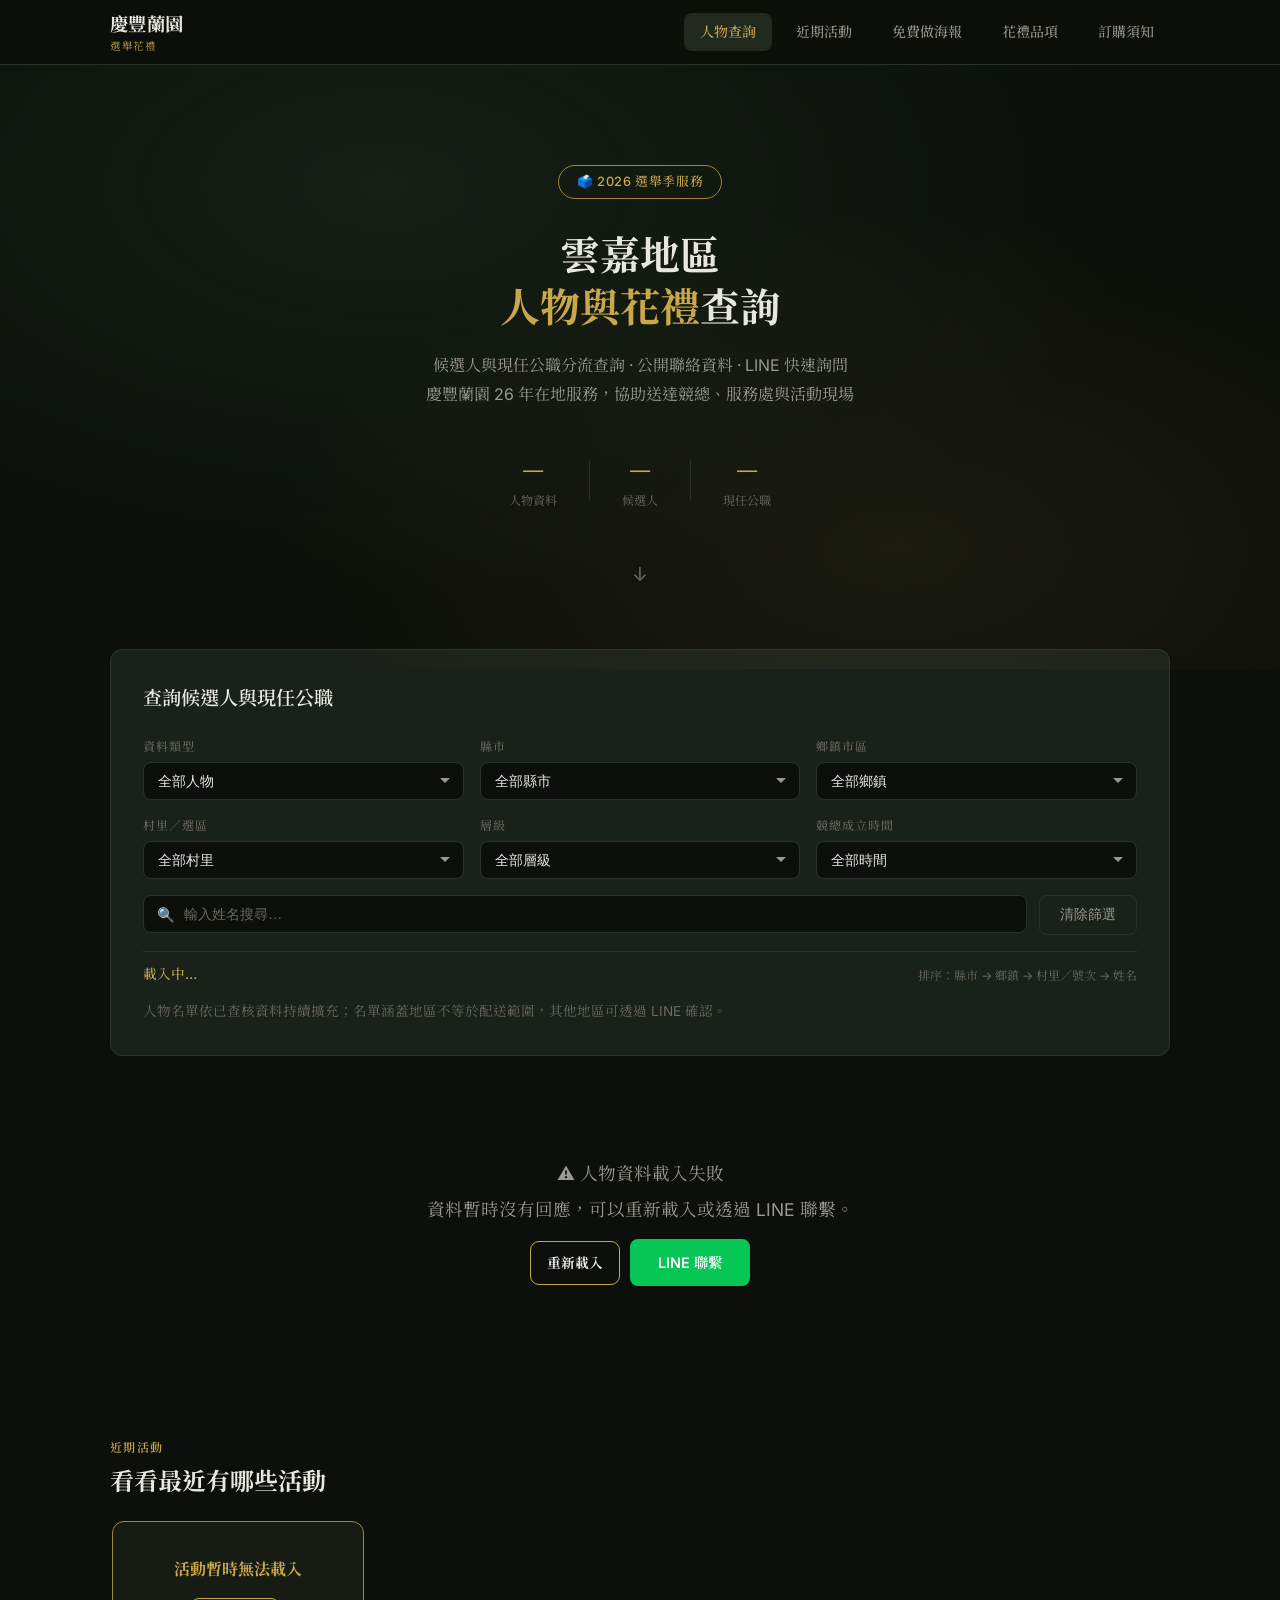
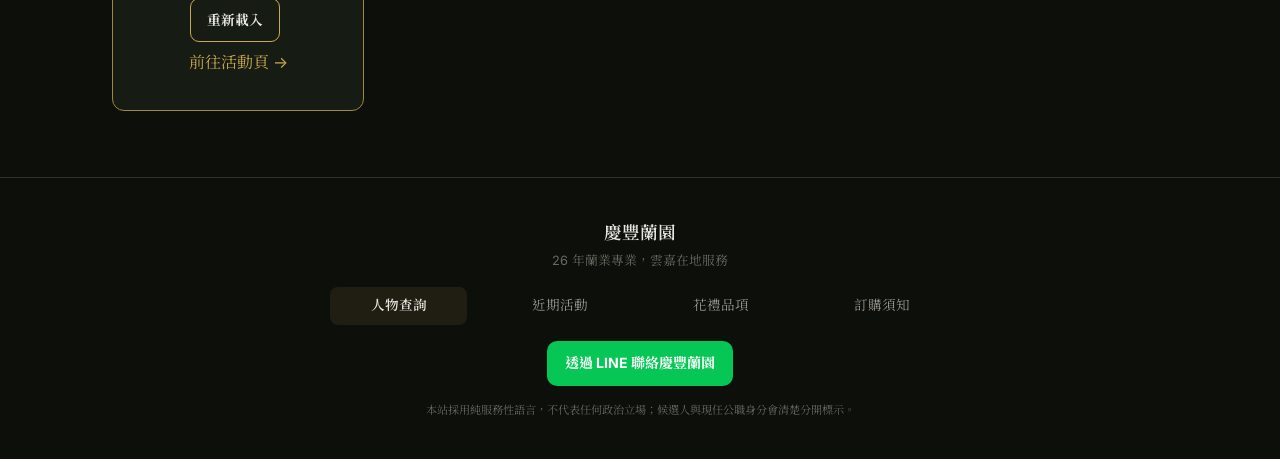
==== commit de7578fb: "Improve order confirmation and election filters" ====
--- a/election/index.html
+++ b/election/index.html
@@ -94,6 +94,16 @@
               <option value="">全部層級</option>
             </select>
           </div>
+          <div class="filter-group">
+            <label for="hqDateFilter" class="filter-label">競總成立時間</label>
+            <select id="hqDateFilter" class="filter-select">
+              <option value="">全部時間</option>
+              <option value="upcoming">尚未到期</option>
+              <option value="next30">未來 30 天</option>
+              <option value="known">已有日期</option>
+              <option value="past">日期已過</option>
+            </select>
+          </div>
         </div>
         <div class="search-row">
           <div class="search-input-wrap">
@@ -106,6 +116,8 @@
           <span id="resultCount" class="result-count">載入中…</span>
           <div class="sort-info">排序：縣市 → 鄉鎮 → 村里／號次 → 姓名</div>
         </div>
+        <p id="coverageSummary" class="coverage-summary" aria-live="polite"></p>
+        <p class="coverage-note">人物名單依已查核資料持續擴充；名單涵蓋地區不等於配送範圍，其他地區可透過 LINE 確認。</p>
       </div>
     </div>
   </section>
--- a/election/style.css
+++ b/election/style.css
@@ -318,9 +318,24 @@
 
 .filter-grid {
   display: grid;
-  grid-template-columns: repeat(5, minmax(0, 1fr));
+  grid-template-columns: repeat(3, minmax(0, 1fr));
   gap: 16px;
   margin-bottom: 16px;
+}
+
+.coverage-summary {
+  margin-top: 14px;
+  color: var(--text);
+  font-size: 0.9rem;
+  font-weight: 600;
+  line-height: 1.7;
+}
+
+.coverage-note {
+  margin-top: 4px;
+  color: var(--text-muted);
+  font-size: 0.85rem;
+  line-height: 1.7;
 }
 
 .filter-group {
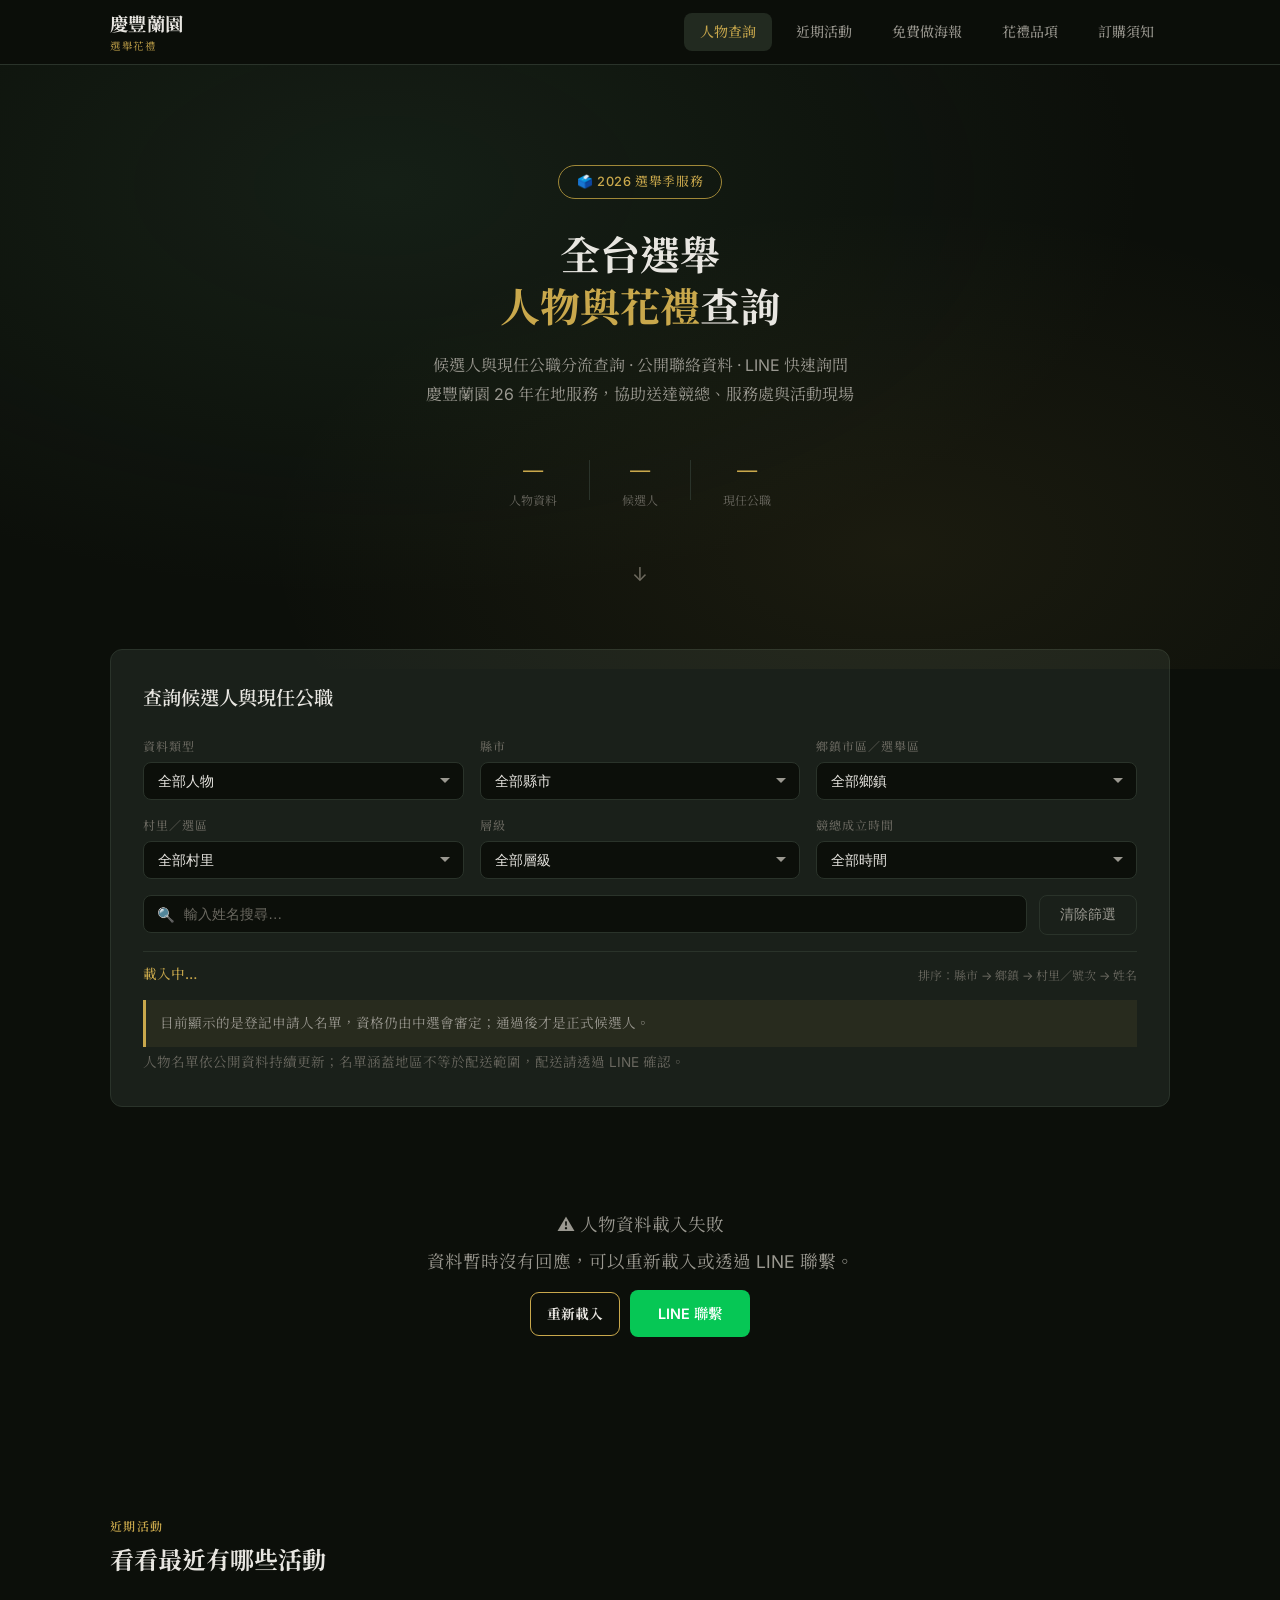
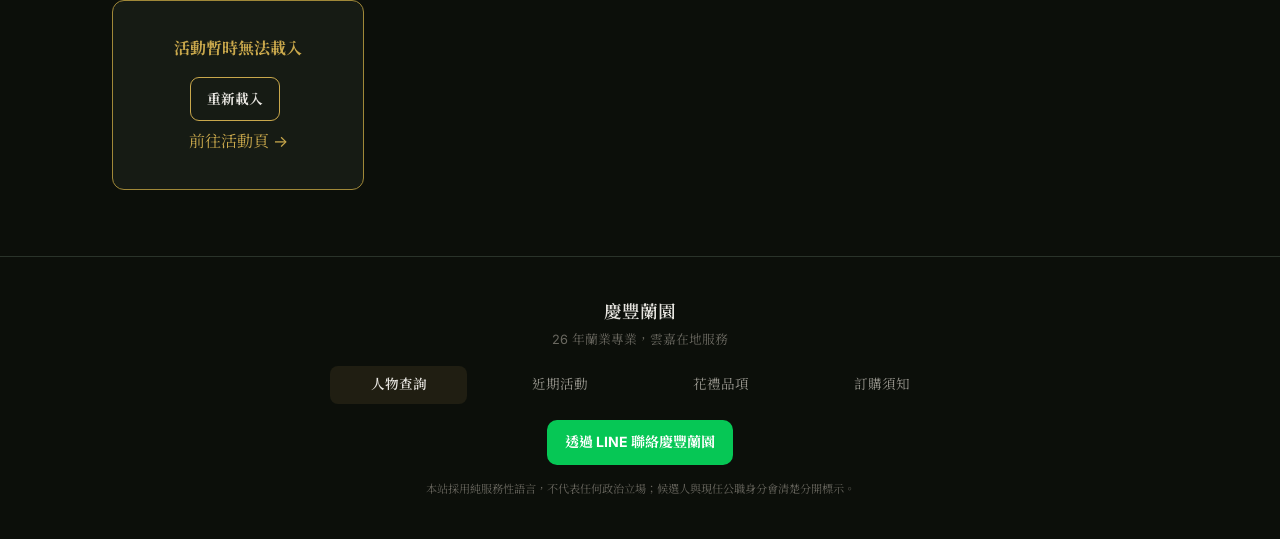
==== commit 38896098: "Load election candidates in batches" ====
--- a/election/index.html
+++ b/election/index.html
@@ -3,12 +3,12 @@
 <head>
   <meta charset="UTF-8">
   <meta name="viewport" content="width=device-width, initial-scale=1.0">
-  <title>雲嘉人物與花禮查詢 | 慶豐蘭園</title>
-  <meta name="description" content="查詢雲嘉候選人與現任公職的公開資料，並透過慶豐蘭園 LINE 詢問競總、服務處與活動花禮。">
+  <title>全台候選人與花禮查詢 | 慶豐蘭園</title>
+  <meta name="description" content="查詢全台 2026 地方選舉登記申請人與現任公職公開資料，並透過慶豐蘭園 LINE 詢問競總、服務處與活動花禮。">
   <link rel="preconnect" href="https://fonts.googleapis.com">
   <link rel="preconnect" href="https://fonts.gstatic.com" crossorigin>
   <link href="https://fonts.googleapis.com/css2?family=Noto+Serif+TC:wght@400;600;700&family=Inter:wght@400;500;600&display=swap" rel="stylesheet">
-  <link rel="stylesheet" href="style.css?v=20260817-4">
+  <link rel="stylesheet" href="style.css?v=20260915-1">
 </head>
 <body>
 
@@ -43,7 +43,7 @@
     <div class="hero-bg"></div>
     <div class="hero-content">
       <div class="hero-badge">🗳️ 2026 選舉季服務</div>
-      <h1 class="hero-title">雲嘉地區<br><span class="hero-accent">人物與花禮</span>查詢</h1>
+      <h1 class="hero-title">全台選舉<br><span class="hero-accent">人物與花禮</span>查詢</h1>
       <p class="hero-desc">候選人與現任公職分流查詢 · 公開聯絡資料 · LINE 快速詢問<br>慶豐蘭園 26 年在地服務，協助送達競總、服務處與活動現場</p>
       <div class="hero-stats">
         <div class="stat"><span class="stat-num" id="totalCount">—</span><span class="stat-label">人物資料</span></div>
@@ -77,7 +77,7 @@
             </select>
           </div>
           <div class="filter-group">
-            <label for="districtFilter" class="filter-label">鄉鎮市區</label>
+            <label for="districtFilter" class="filter-label">鄉鎮市區／選舉區</label>
             <select id="districtFilter" class="filter-select">
               <option value="">全部鄉鎮</option>
             </select>
@@ -117,7 +117,8 @@
           <div class="sort-info">排序：縣市 → 鄉鎮 → 村里／號次 → 姓名</div>
         </div>
         <p id="coverageSummary" class="coverage-summary" aria-live="polite"></p>
-        <p class="coverage-note">人物名單依已查核資料持續擴充；名單涵蓋地區不等於配送範圍，其他地區可透過 LINE 確認。</p>
+        <p class="review-notice">目前顯示的是登記申請人名單，資格仍由中選會審定；通過後才是正式候選人。</p>
+        <p class="coverage-note">人物名單依公開資料持續更新；名單涵蓋地區不等於配送範圍，配送請透過 LINE 確認。</p>
       </div>
     </div>
   </section>
@@ -130,6 +131,10 @@
         <div class="skeleton-card"></div>
         <div class="skeleton-card"></div>
         <div class="skeleton-card"></div>
+      </div>
+      <div class="load-more-wrap">
+        <span id="visibleCount" class="visible-count"></span>
+        <button type="button" id="loadMorePeople" class="load-more-btn" hidden>顯示更多</button>
       </div>
       <div id="emptyState" class="empty-state hidden">
         <div class="empty-icon">🌸</div>
@@ -175,7 +180,7 @@
   </footer>
 
   <script src="site-config.js?v=20260809-3"></script>
-  <script src="app.js?v=20260817-5"></script>
+  <script src="app.js?v=20260915-1"></script>
   <script src="home-events.js?v=20260809-3"></script>
 </body>
 </html>
--- a/election/style.css
+++ b/election/style.css
@@ -334,6 +334,16 @@
 .coverage-note {
   margin-top: 4px;
   color: var(--text-muted);
+  font-size: 0.85rem;
+  line-height: 1.7;
+}
+
+.review-notice {
+  margin: 14px 0 0;
+  padding: 12px 14px;
+  border-left: 3px solid var(--gold);
+  background: rgba(201, 168, 76, 0.08);
+  color: var(--text-dim);
   font-size: 0.85rem;
   line-height: 1.7;
 }
@@ -461,6 +471,35 @@
   display: grid;
   grid-template-columns: repeat(auto-fill, minmax(320px, 1fr));
   gap: 20px;
+}
+
+.load-more-wrap {
+  display: flex;
+  flex-direction: column;
+  align-items: center;
+  gap: 12px;
+  margin-top: 28px;
+}
+
+.visible-count {
+  color: var(--text-muted);
+  font-size: 0.82rem;
+}
+
+.load-more-btn {
+  min-width: 180px;
+  padding: 12px 24px;
+  border: 1px solid var(--gold-dim);
+  border-radius: 999px;
+  background: transparent;
+  color: var(--gold);
+  font: inherit;
+  font-weight: 600;
+  cursor: pointer;
+}
+
+.load-more-btn:hover {
+  background: rgba(201, 168, 76, 0.1);
 }
 
 .candidate-card {
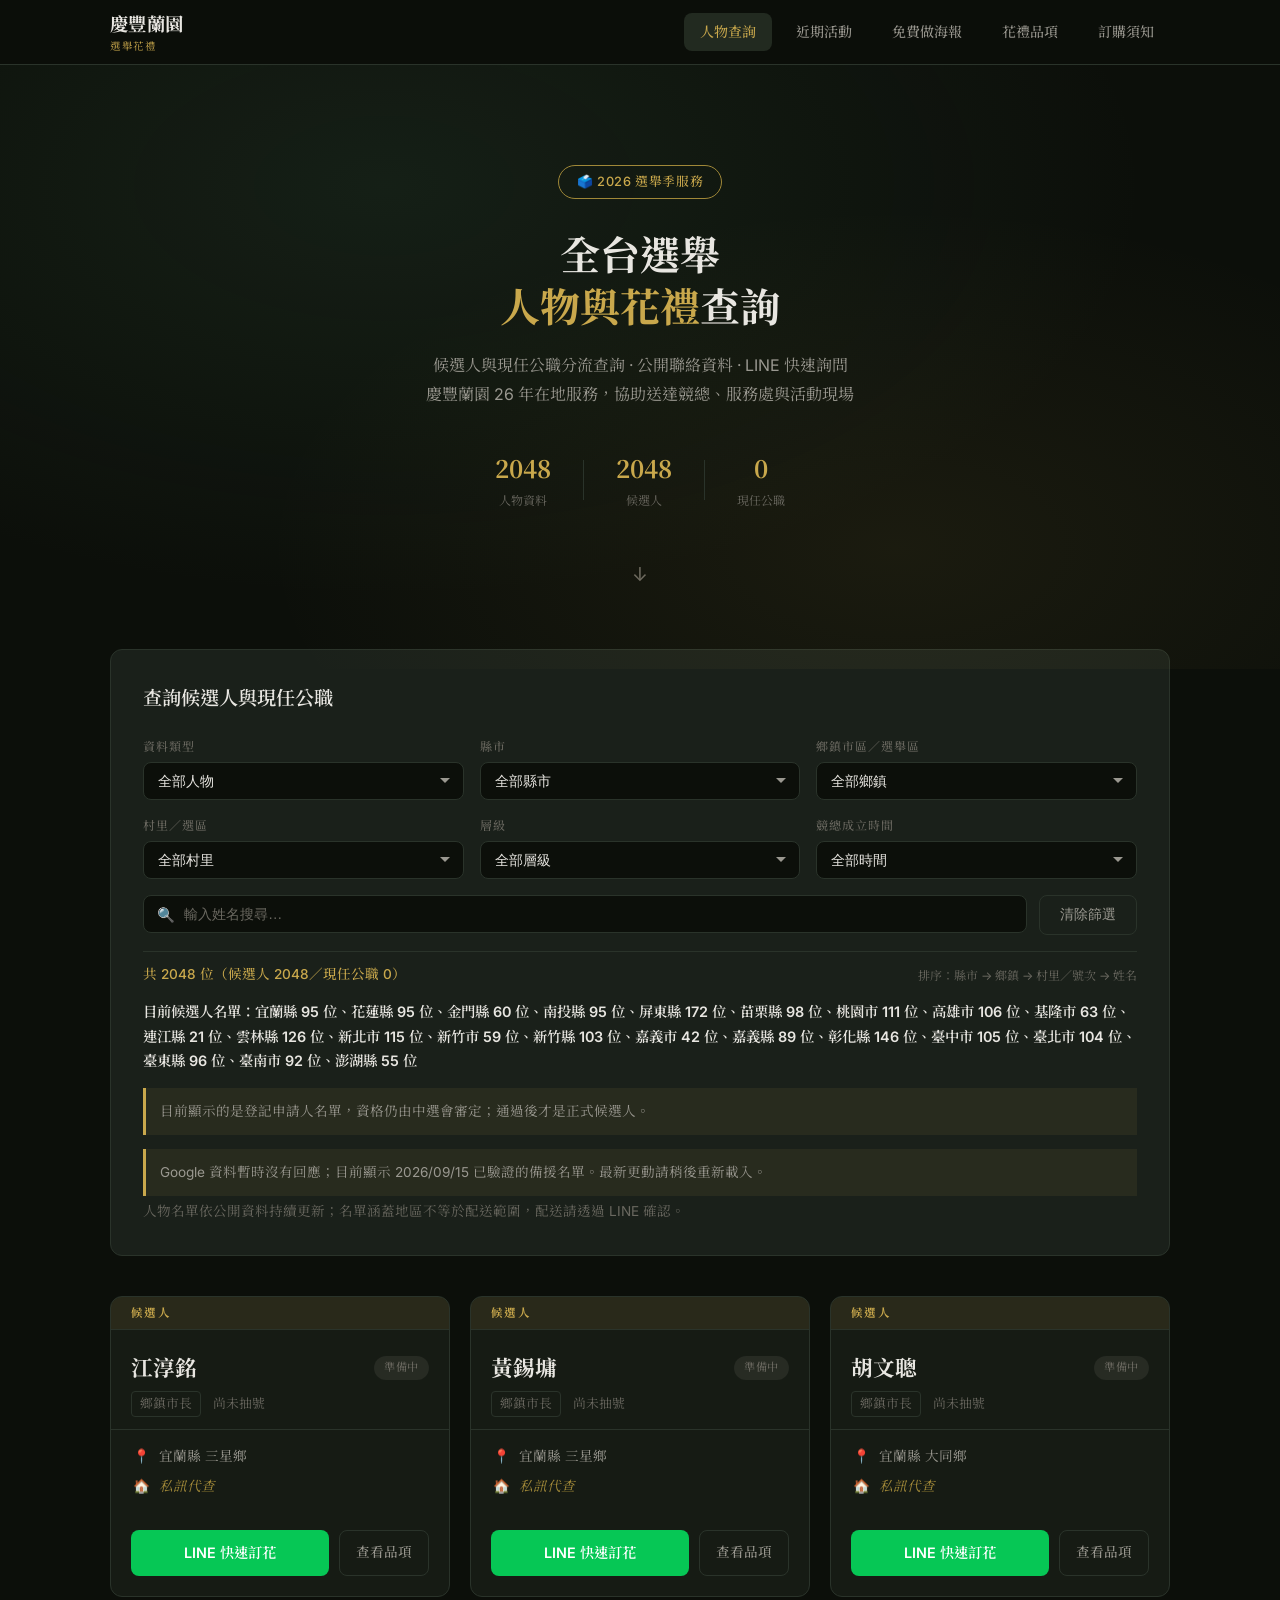
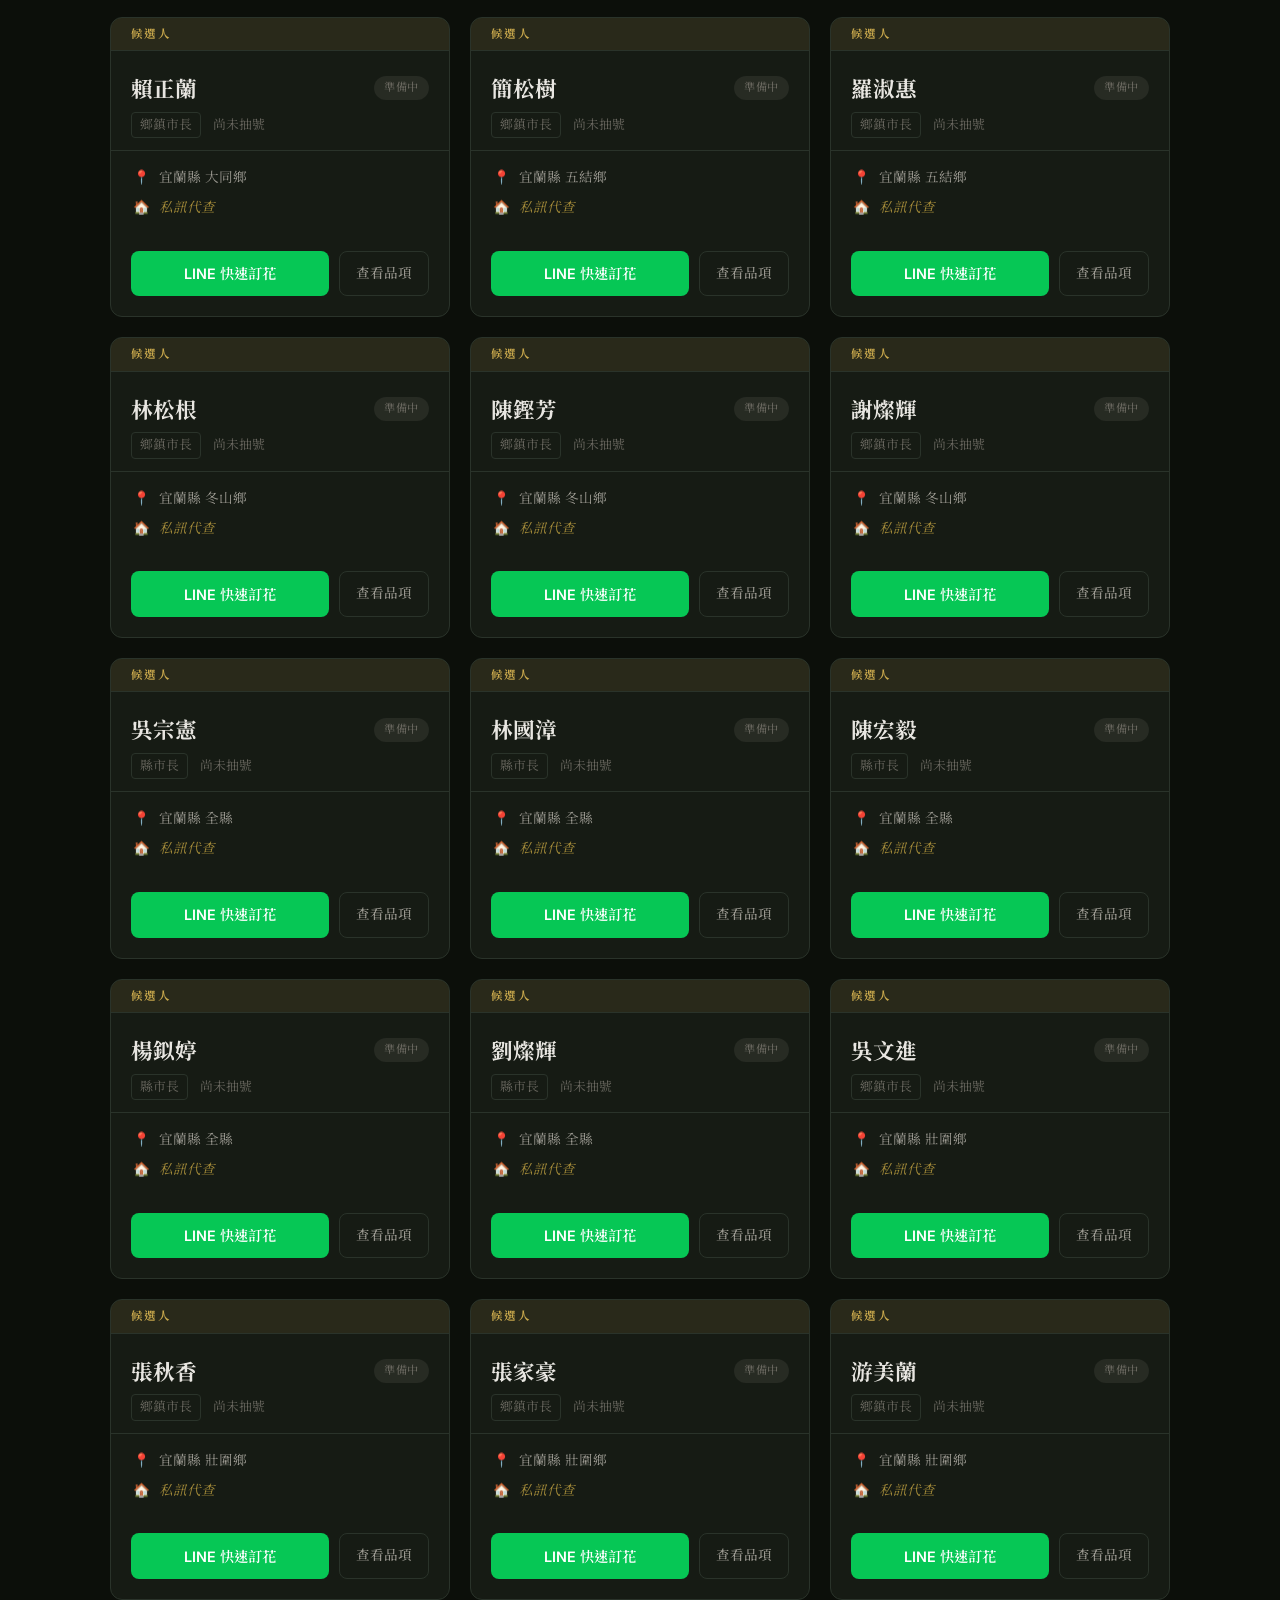
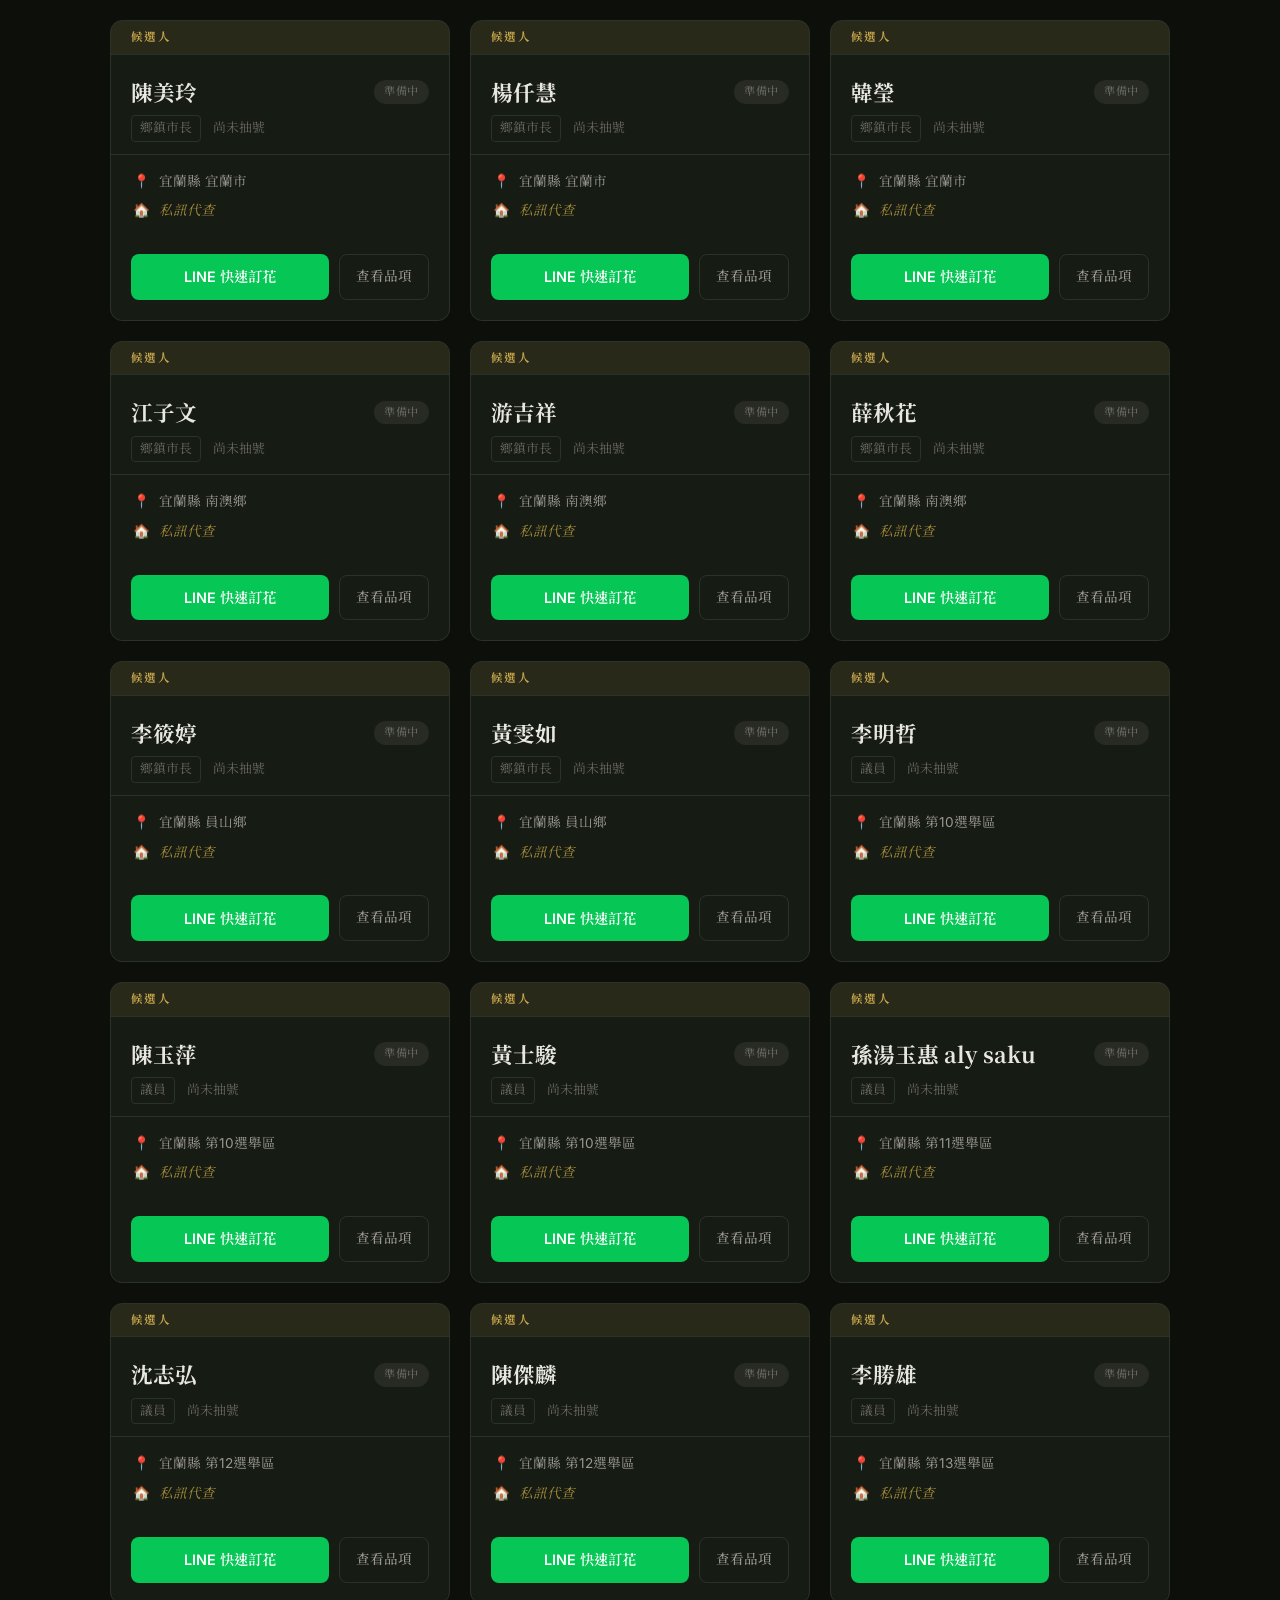
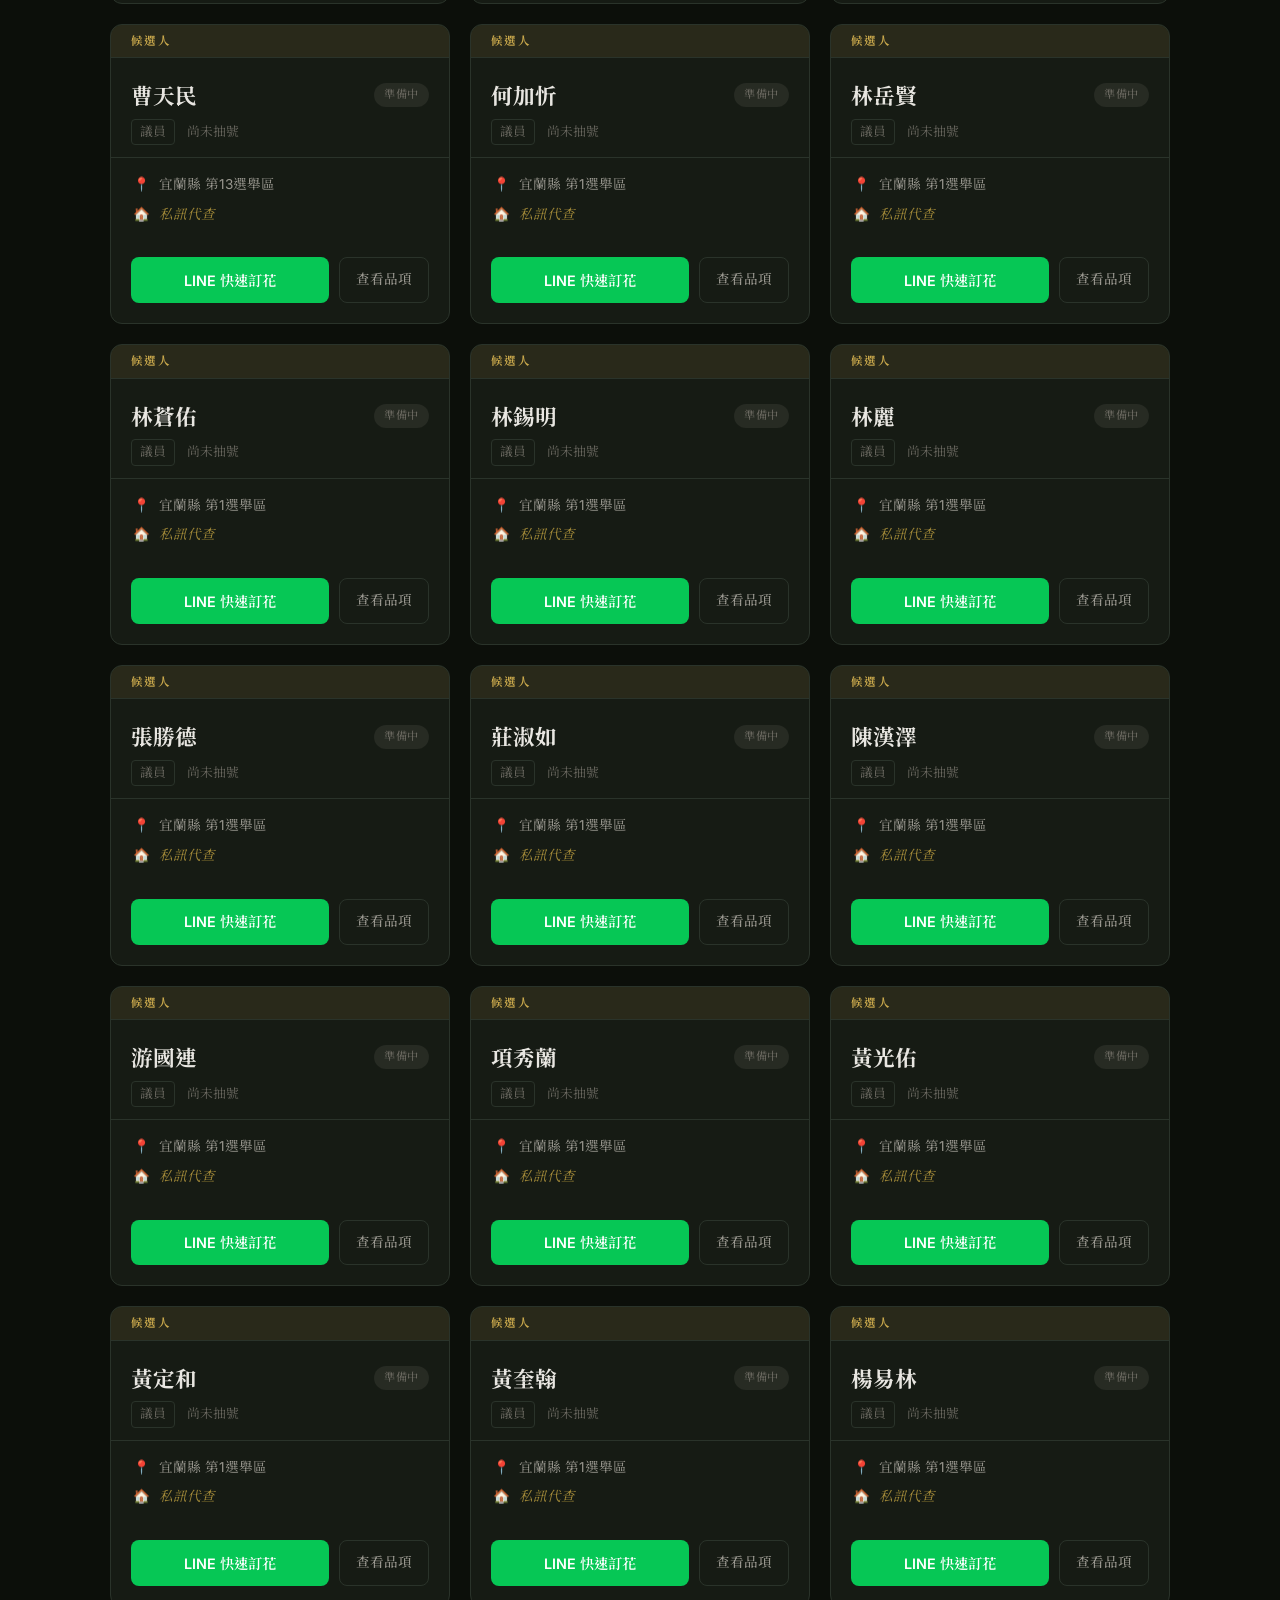
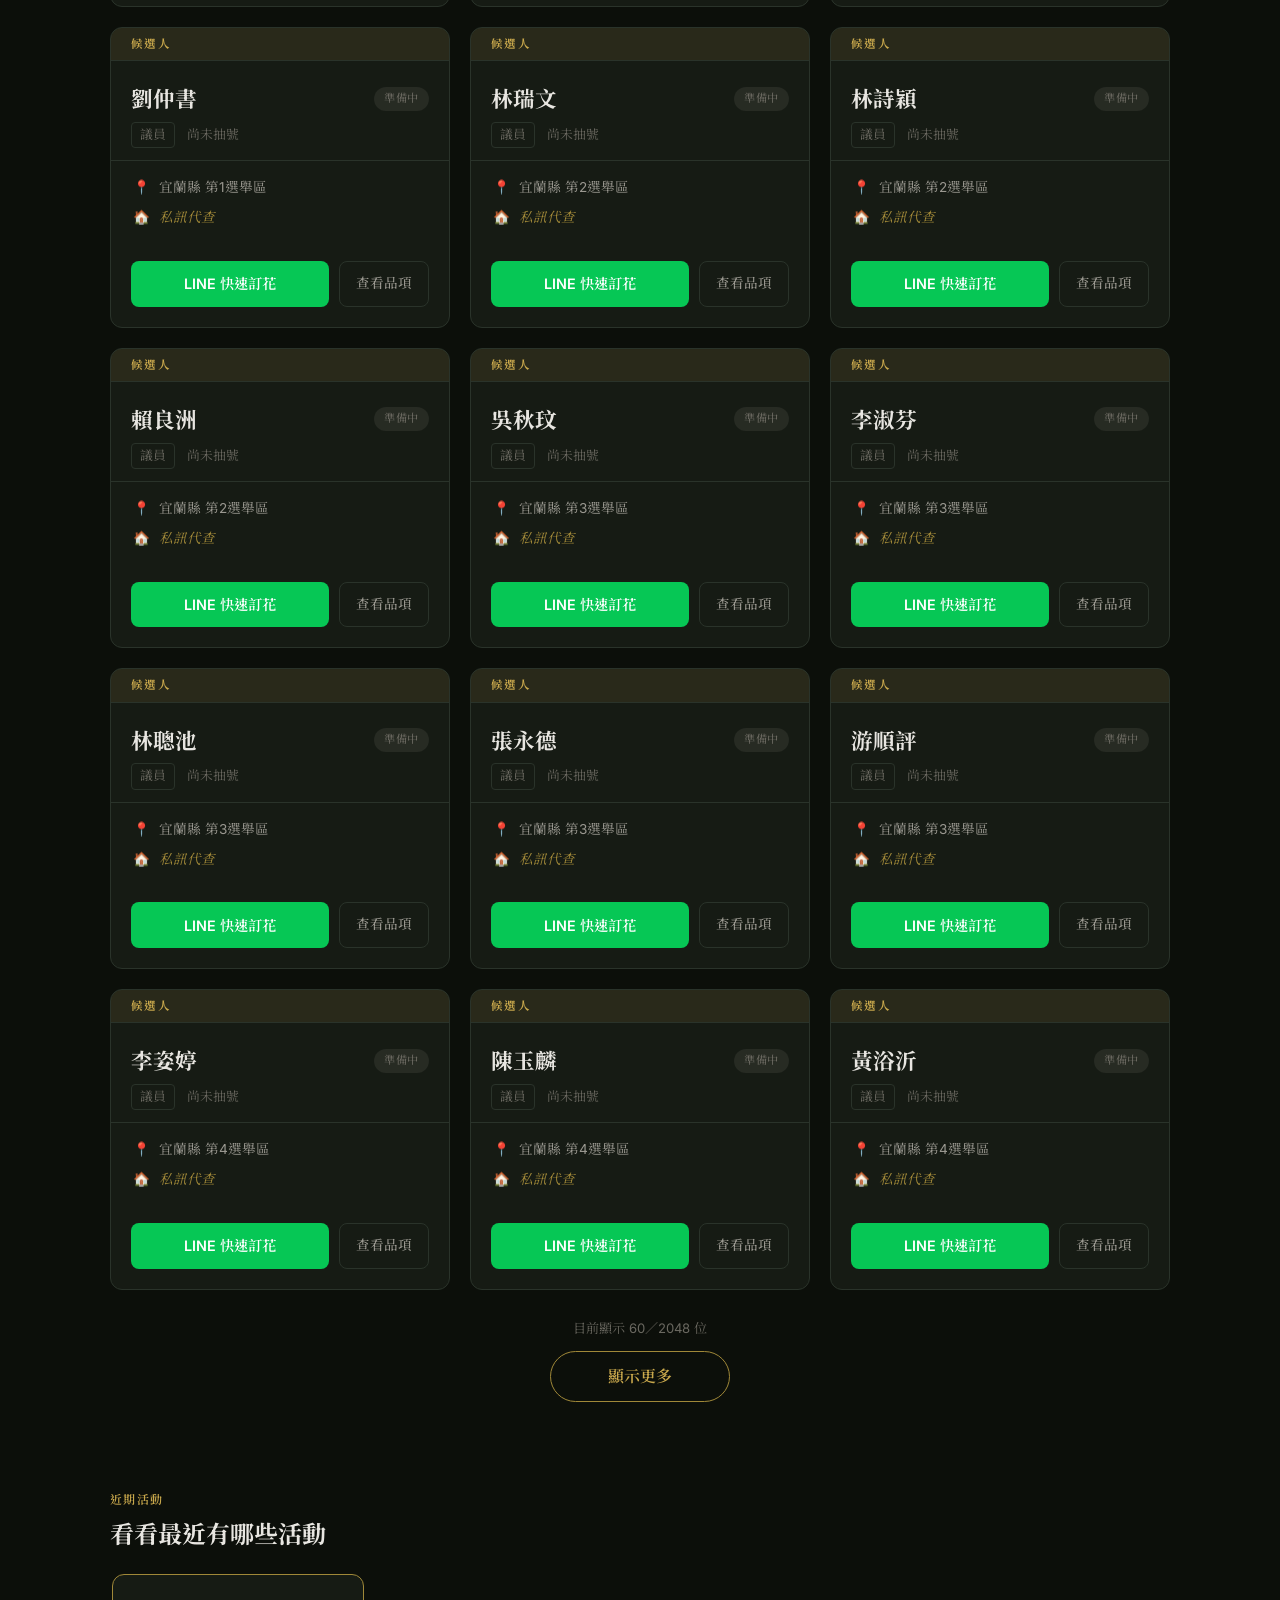
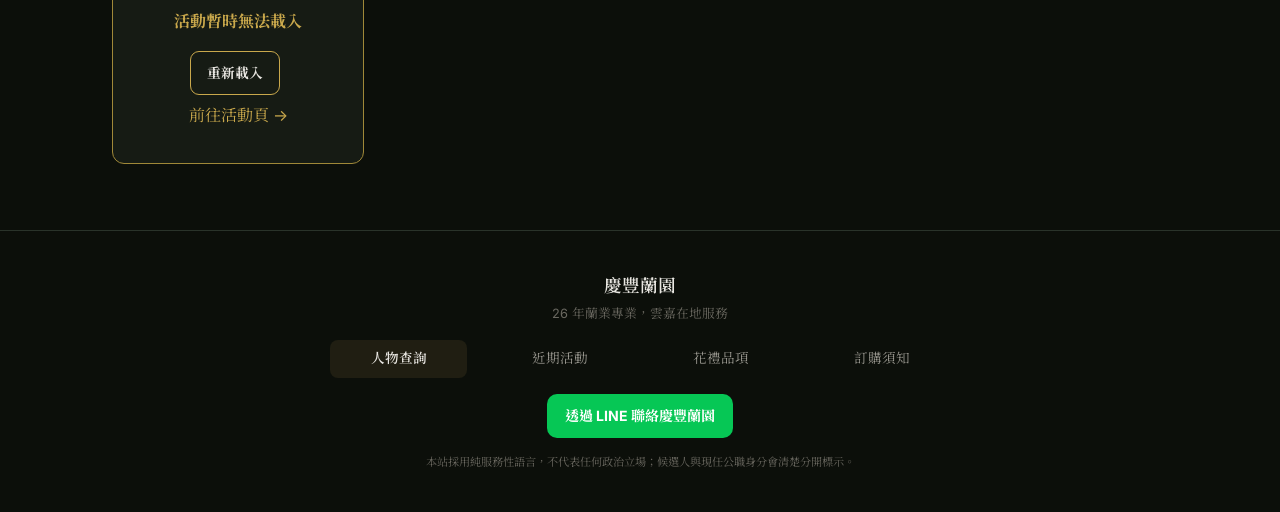
==== commit 66596b48: "Keep verified election list available when API fails" ====
--- a/election/index.html
+++ b/election/index.html
@@ -118,6 +118,7 @@
         </div>
         <p id="coverageSummary" class="coverage-summary" aria-live="polite"></p>
         <p class="review-notice">目前顯示的是登記申請人名單，資格仍由中選會審定；通過後才是正式候選人。</p>
+        <p id="backupNotice" class="review-notice" hidden>Google 資料暫時沒有回應；目前顯示 2026/09/15 已驗證的備援名單。最新更動請稍後重新載入。</p>
         <p class="coverage-note">人物名單依公開資料持續更新；名單涵蓋地區不等於配送範圍，配送請透過 LINE 確認。</p>
       </div>
     </div>
@@ -180,7 +181,7 @@
   </footer>
 
   <script src="site-config.js?v=20260809-3"></script>
-  <script src="app.js?v=20260915-1"></script>
+  <script src="app.js?v=20260915-2"></script>
   <script src="home-events.js?v=20260809-3"></script>
 </body>
 </html>
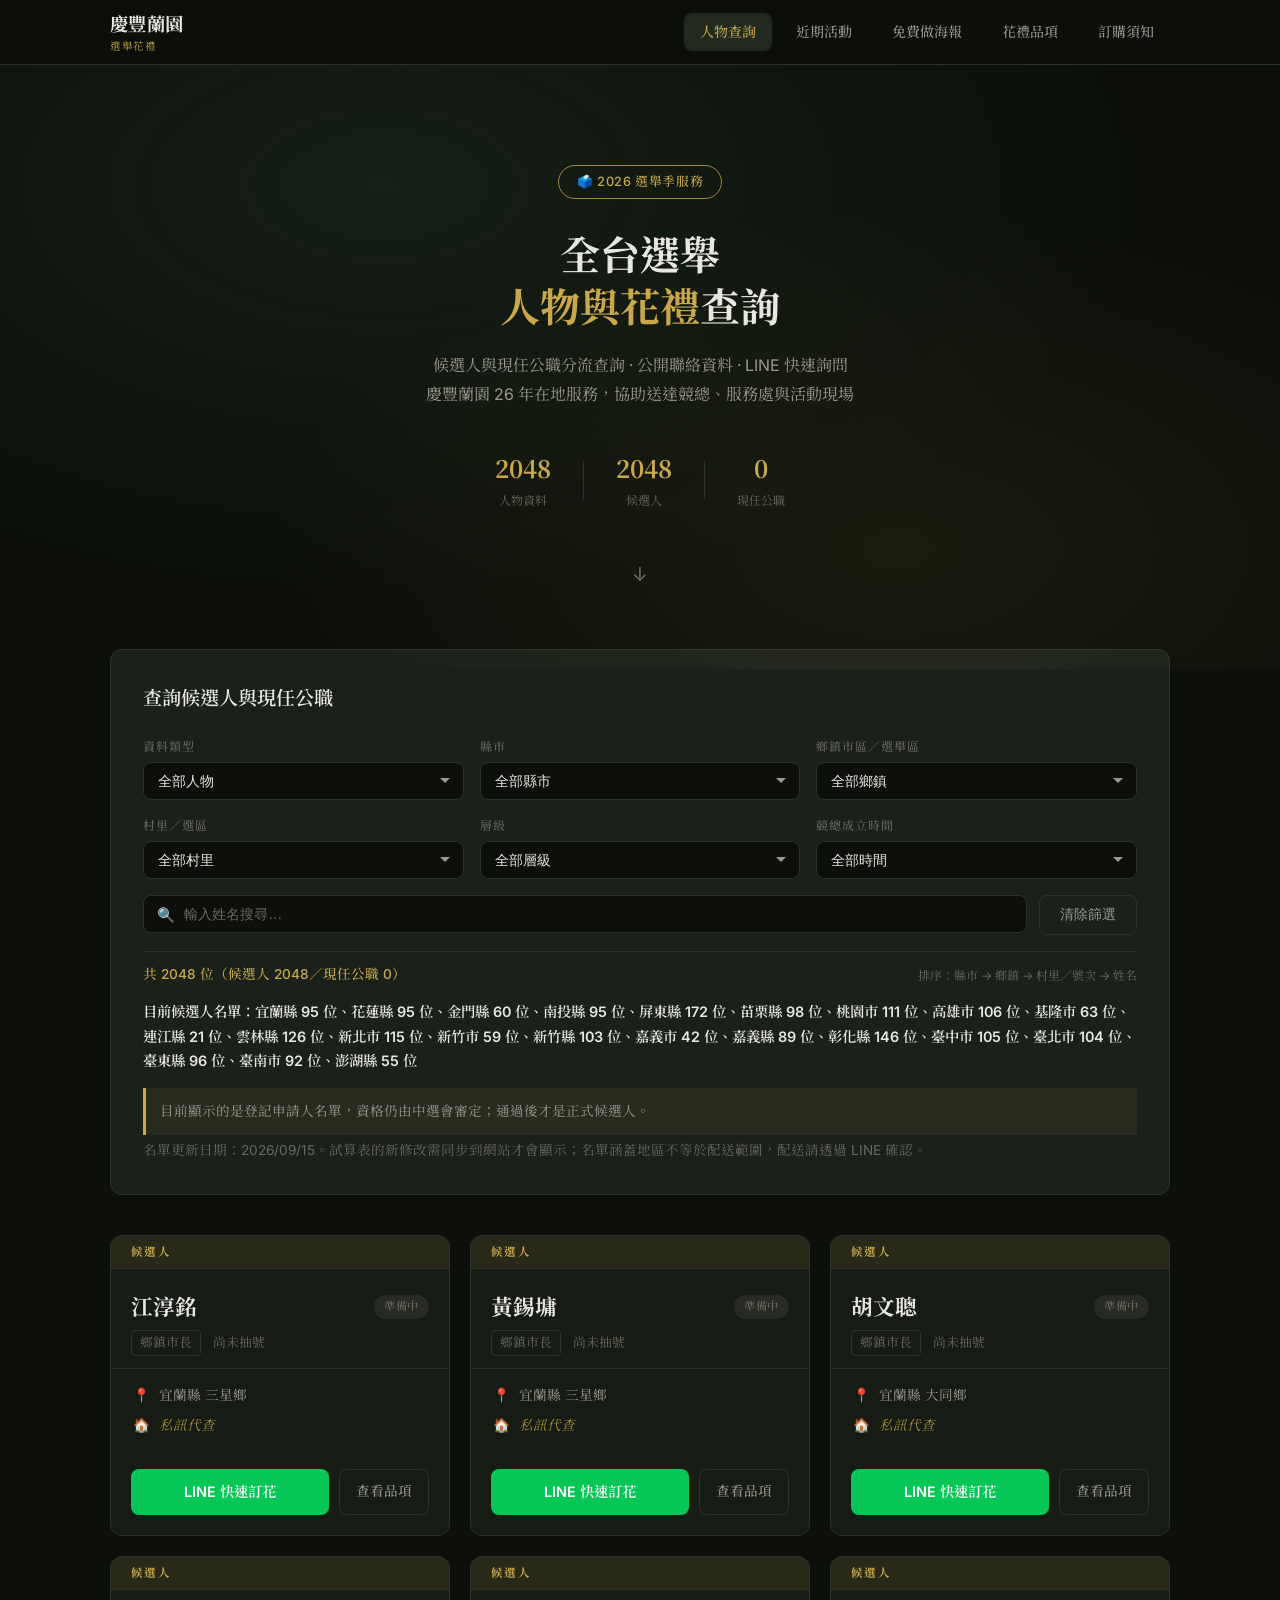
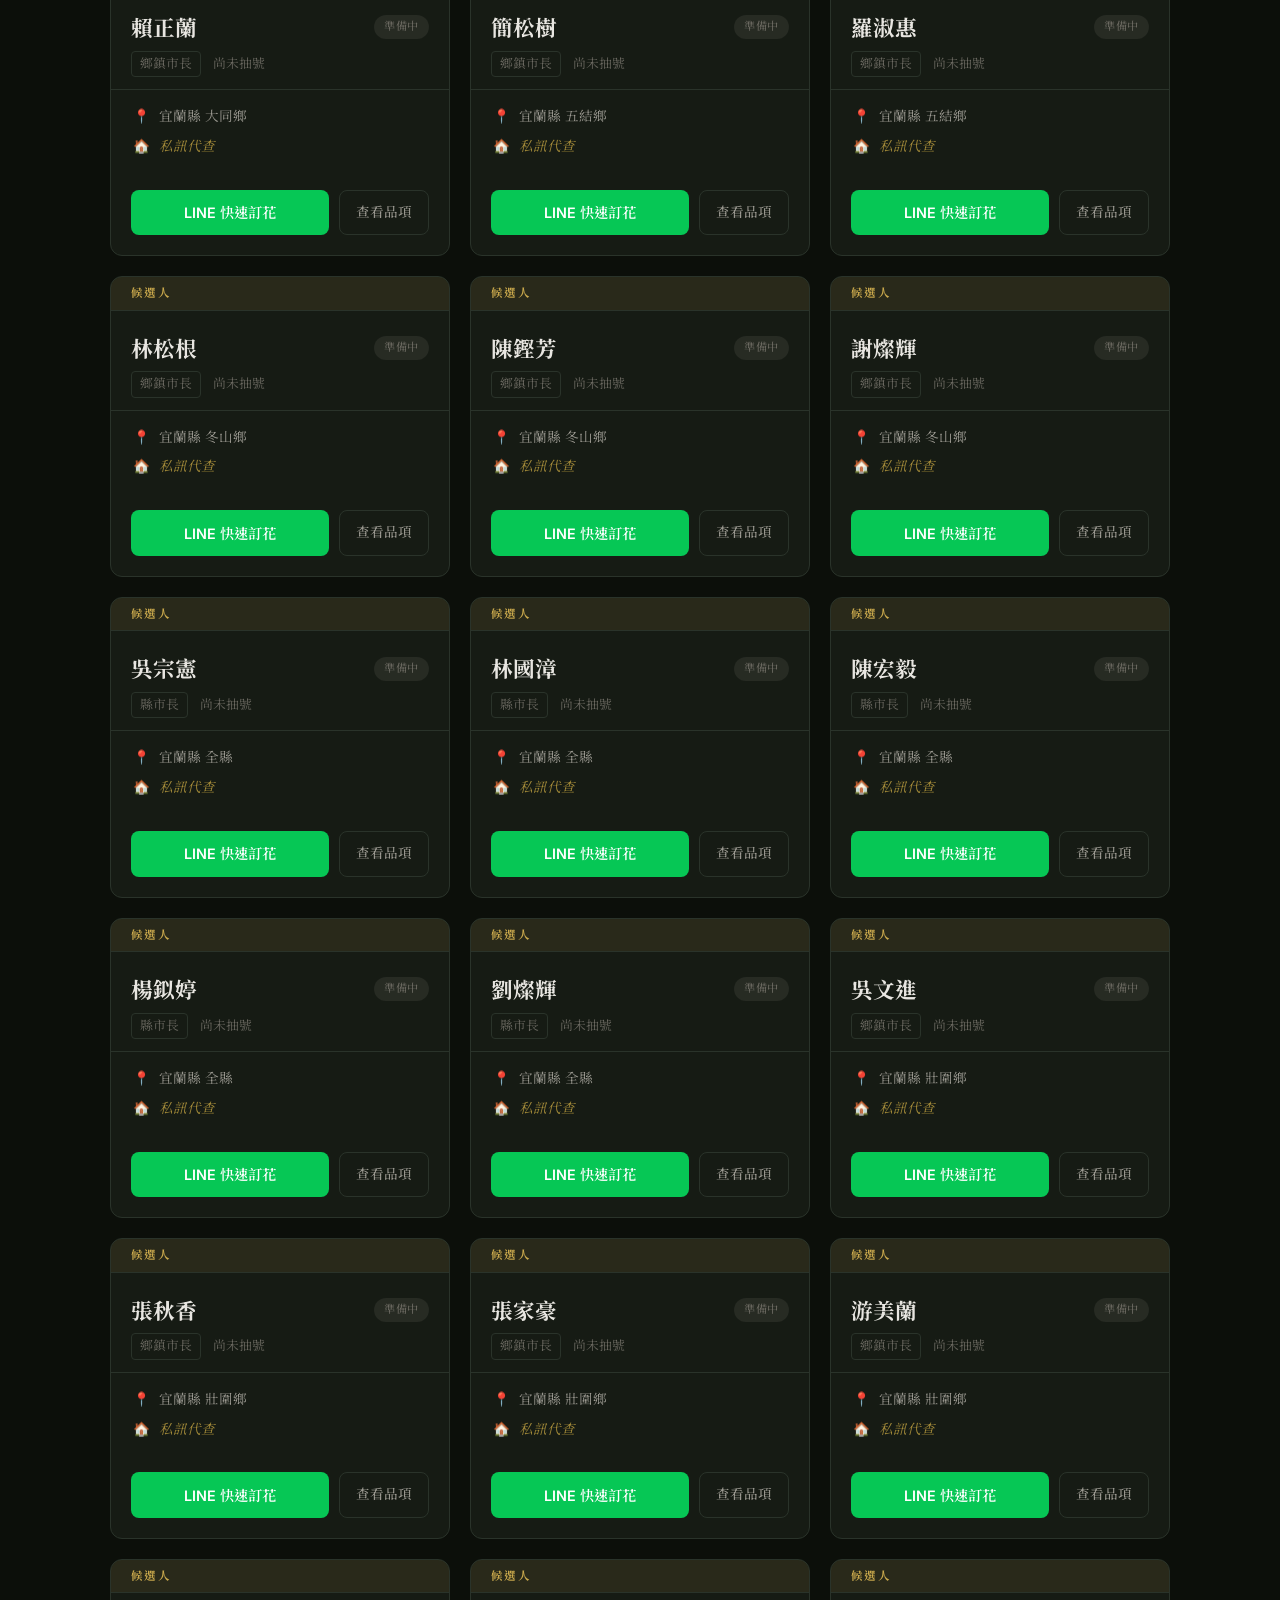
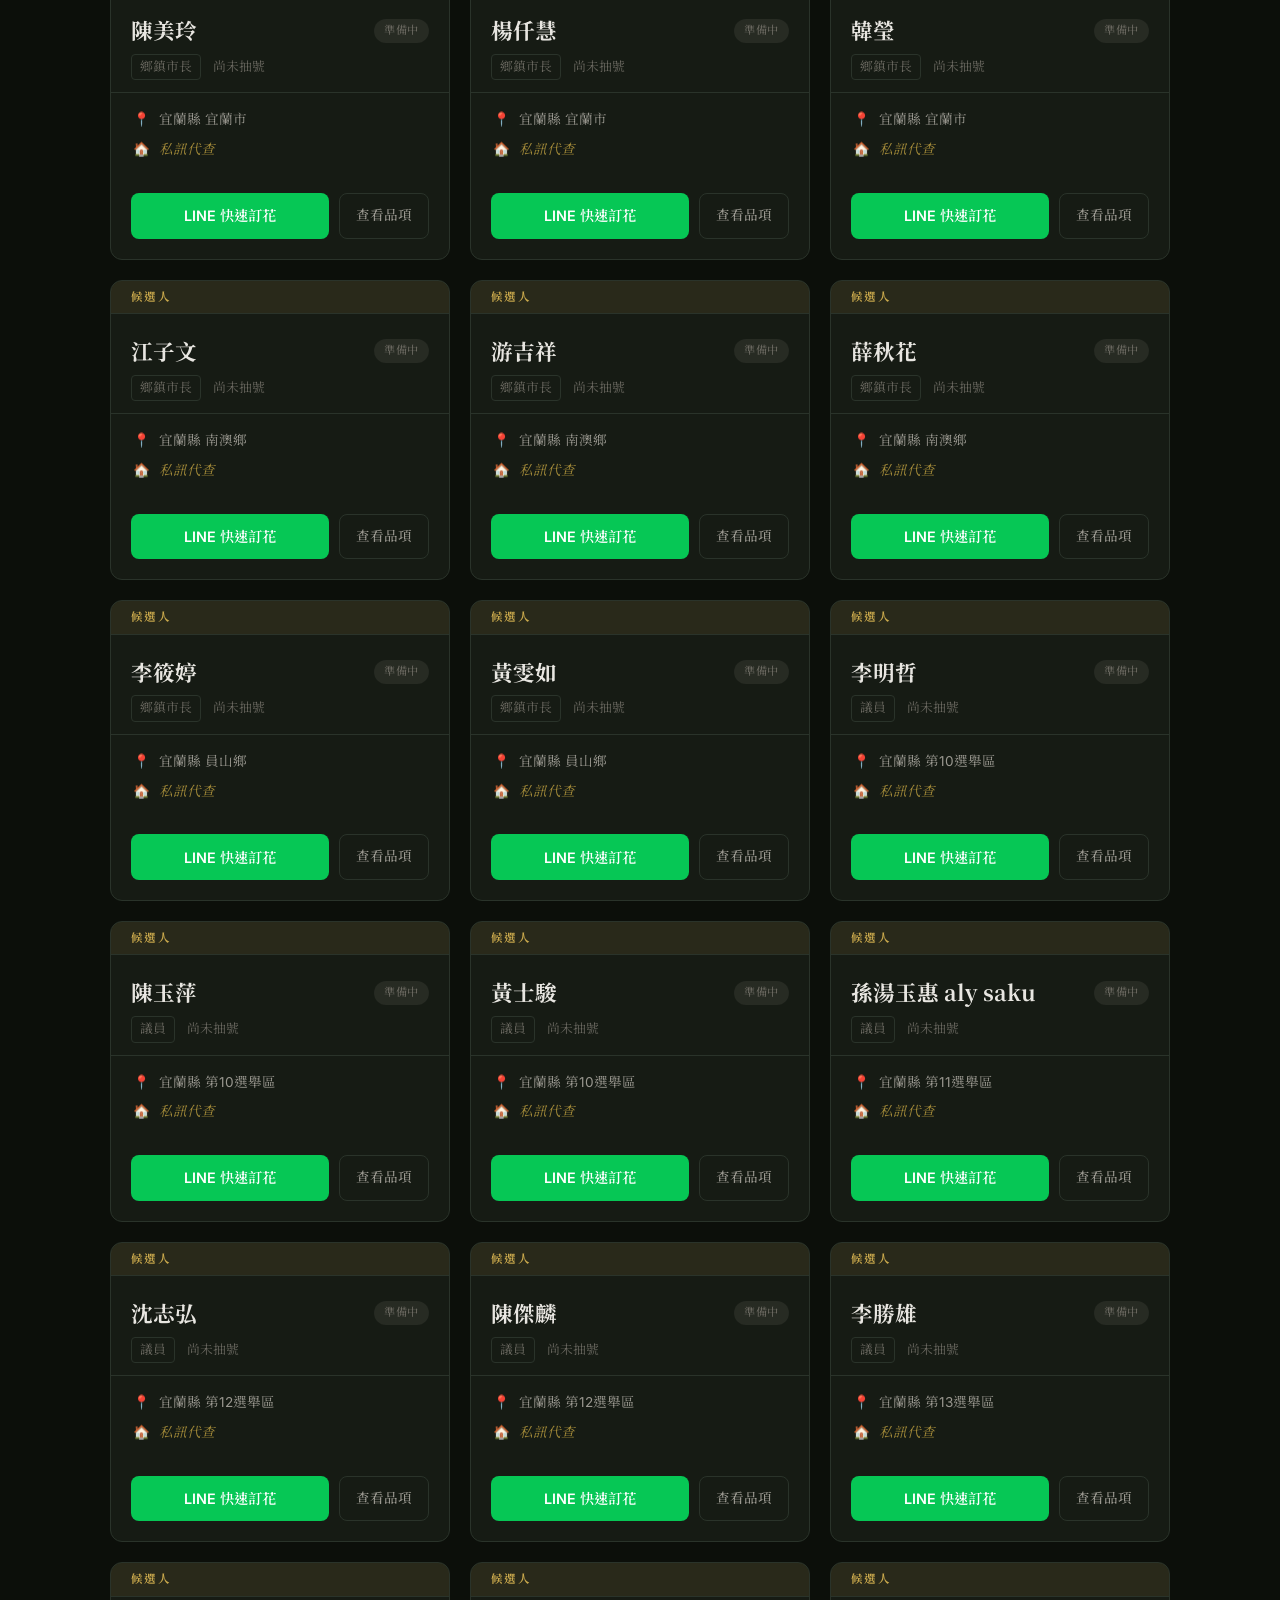
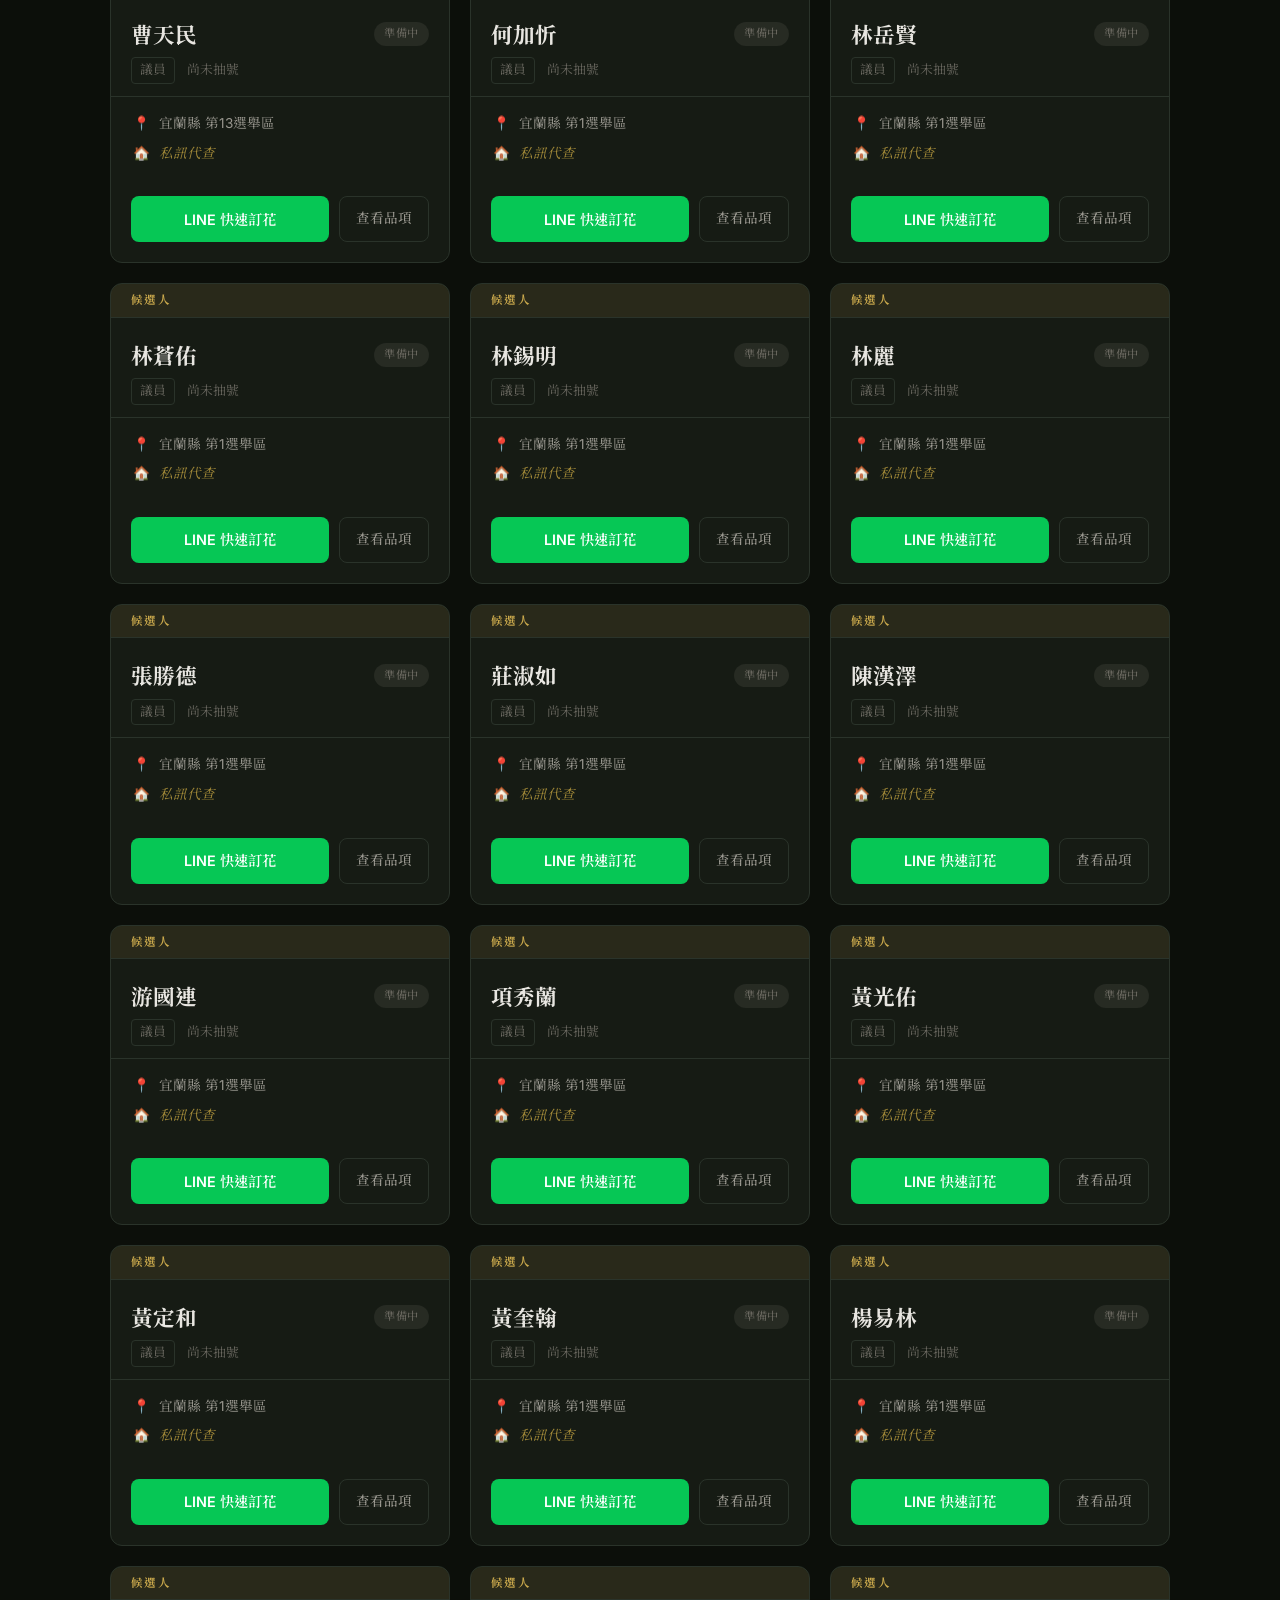
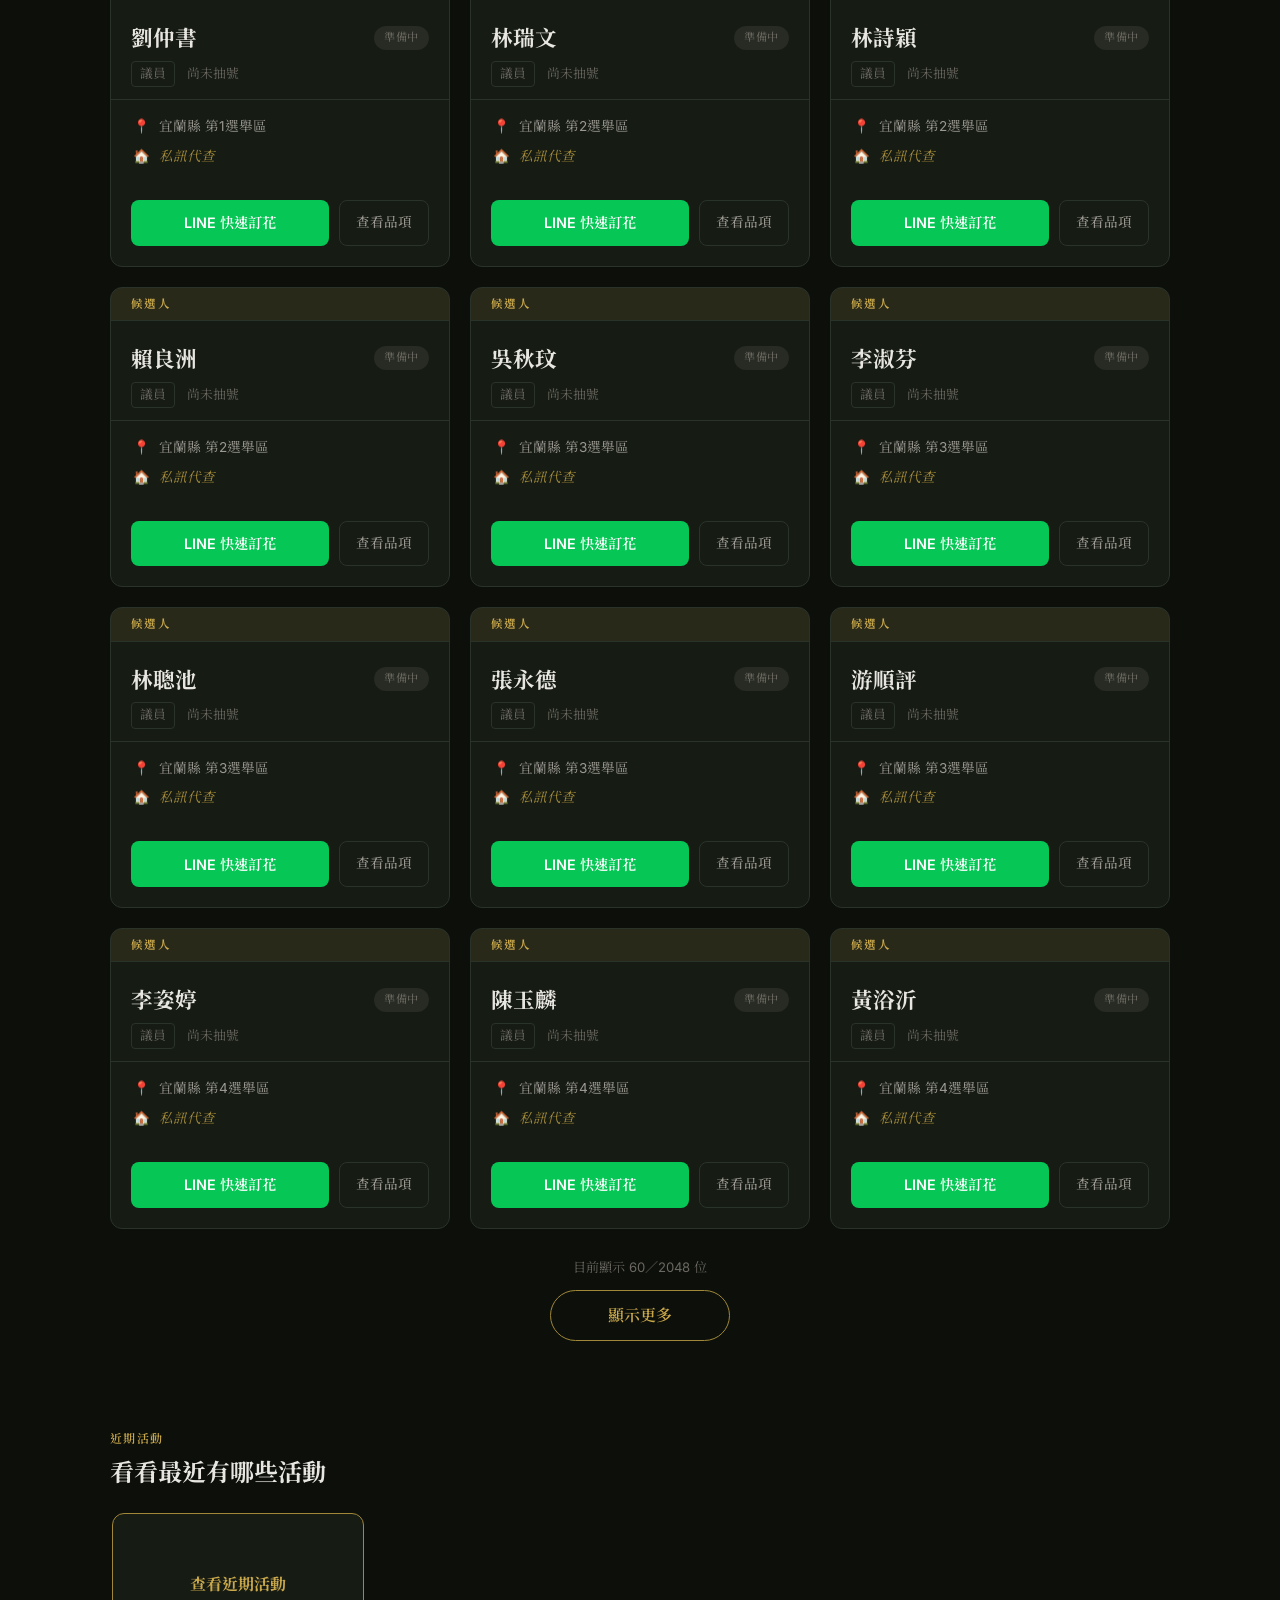
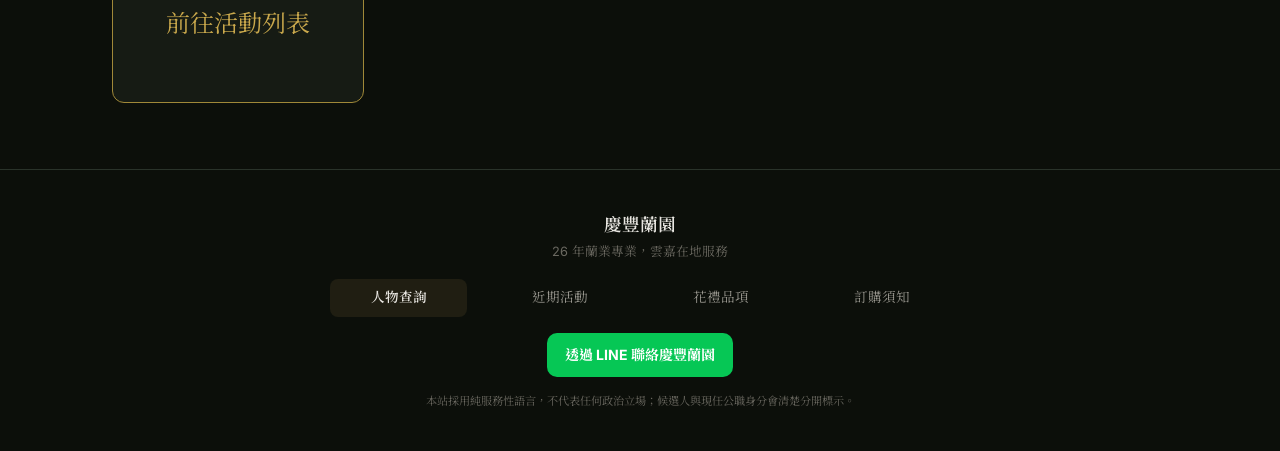
==== commit 8779b912: "Serve election homepage candidates from static snapshot" ====
--- a/election/index.html
+++ b/election/index.html
@@ -118,8 +118,7 @@
         </div>
         <p id="coverageSummary" class="coverage-summary" aria-live="polite"></p>
         <p class="review-notice">目前顯示的是登記申請人名單，資格仍由中選會審定；通過後才是正式候選人。</p>
-        <p id="backupNotice" class="review-notice" hidden>Google 資料暫時沒有回應；目前顯示 2026/09/15 已驗證的備援名單。最新更動請稍後重新載入。</p>
-        <p class="coverage-note">人物名單依公開資料持續更新；名單涵蓋地區不等於配送範圍，配送請透過 LINE 確認。</p>
+        <p class="coverage-note">名單更新日期：2026/09/15。試算表的新修改需同步到網站才會顯示；名單涵蓋地區不等於配送範圍，配送請透過 LINE 確認。</p>
       </div>
     </div>
   </section>
@@ -154,10 +153,13 @@
           <p class="home-events-eyebrow">近期活動</p>
           <h2 id="homeEventsTitle">看看最近有哪些活動</h2>
         </div>
-        <span class="home-events-hint">左右滑動查看更多</span>
+        <span class="home-events-hint">點選下方連結查看活動</span>
       </div>
-      <div id="homeEventTrack" class="home-event-track" aria-live="polite">
-        <div class="home-event-card home-event-loading">活動載入中…</div>
+      <div class="home-event-track">
+        <a class="home-event-card home-event-more" href="events.html">
+          <strong>查看近期活動</strong>
+          <span>前往活動列表</span>
+        </a>
       </div>
     </div>
   </section>
@@ -181,7 +183,6 @@
   </footer>
 
   <script src="site-config.js?v=20260809-3"></script>
-  <script src="app.js?v=20260915-2"></script>
-  <script src="home-events.js?v=20260809-3"></script>
+  <script src="app.js?v=20260915-3"></script>
 </body>
 </html>
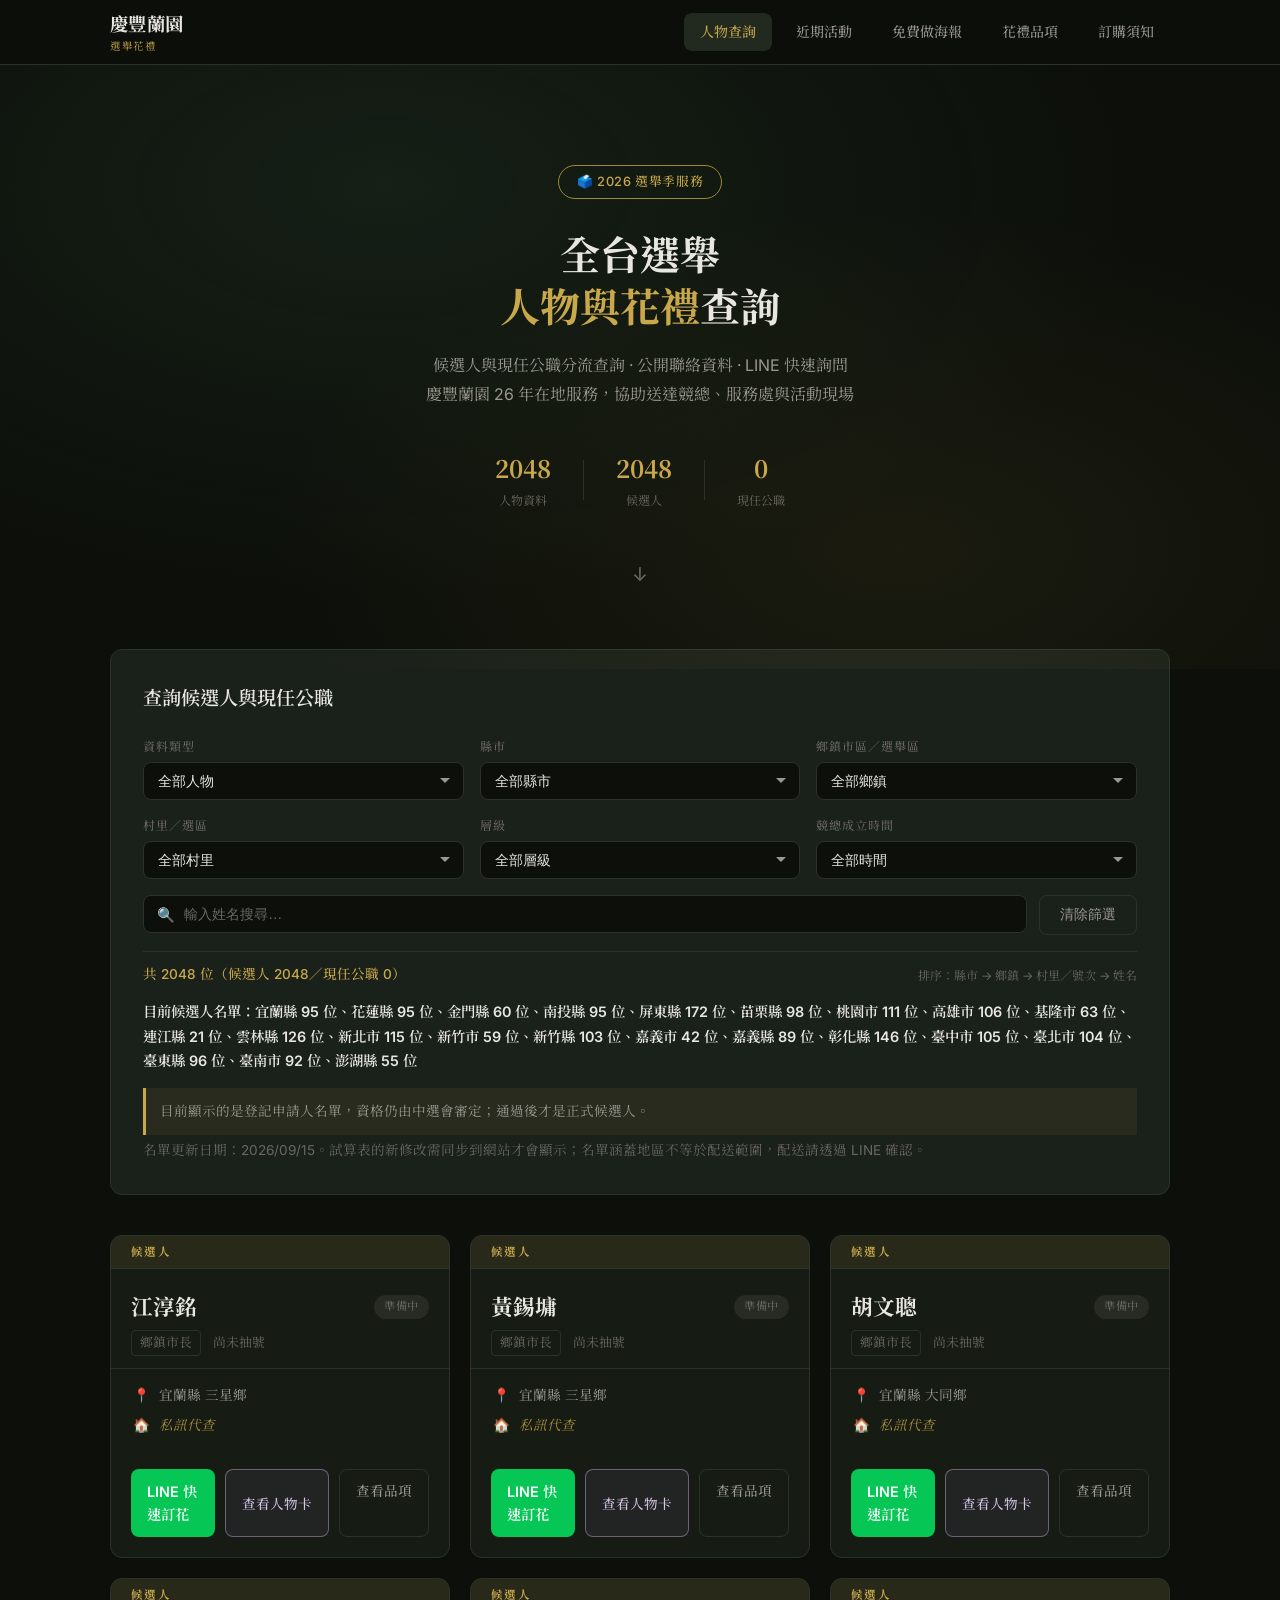
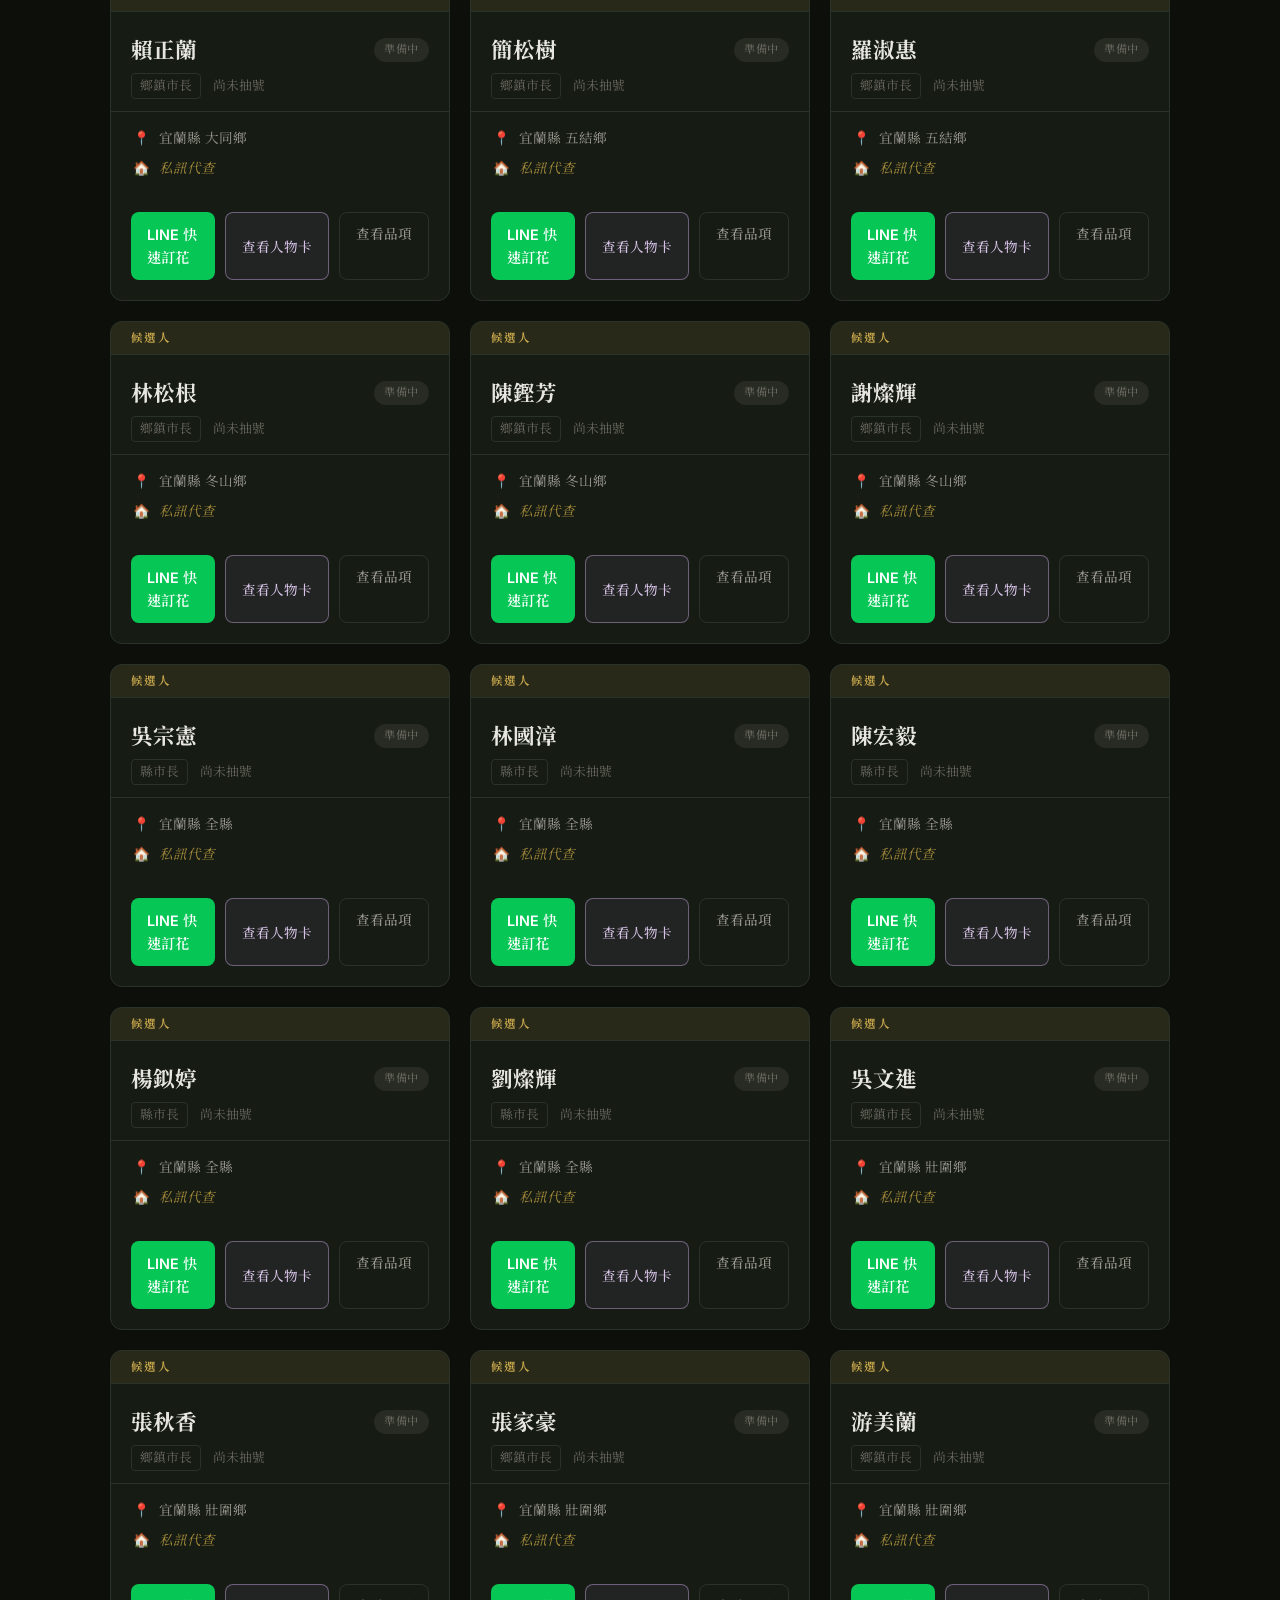
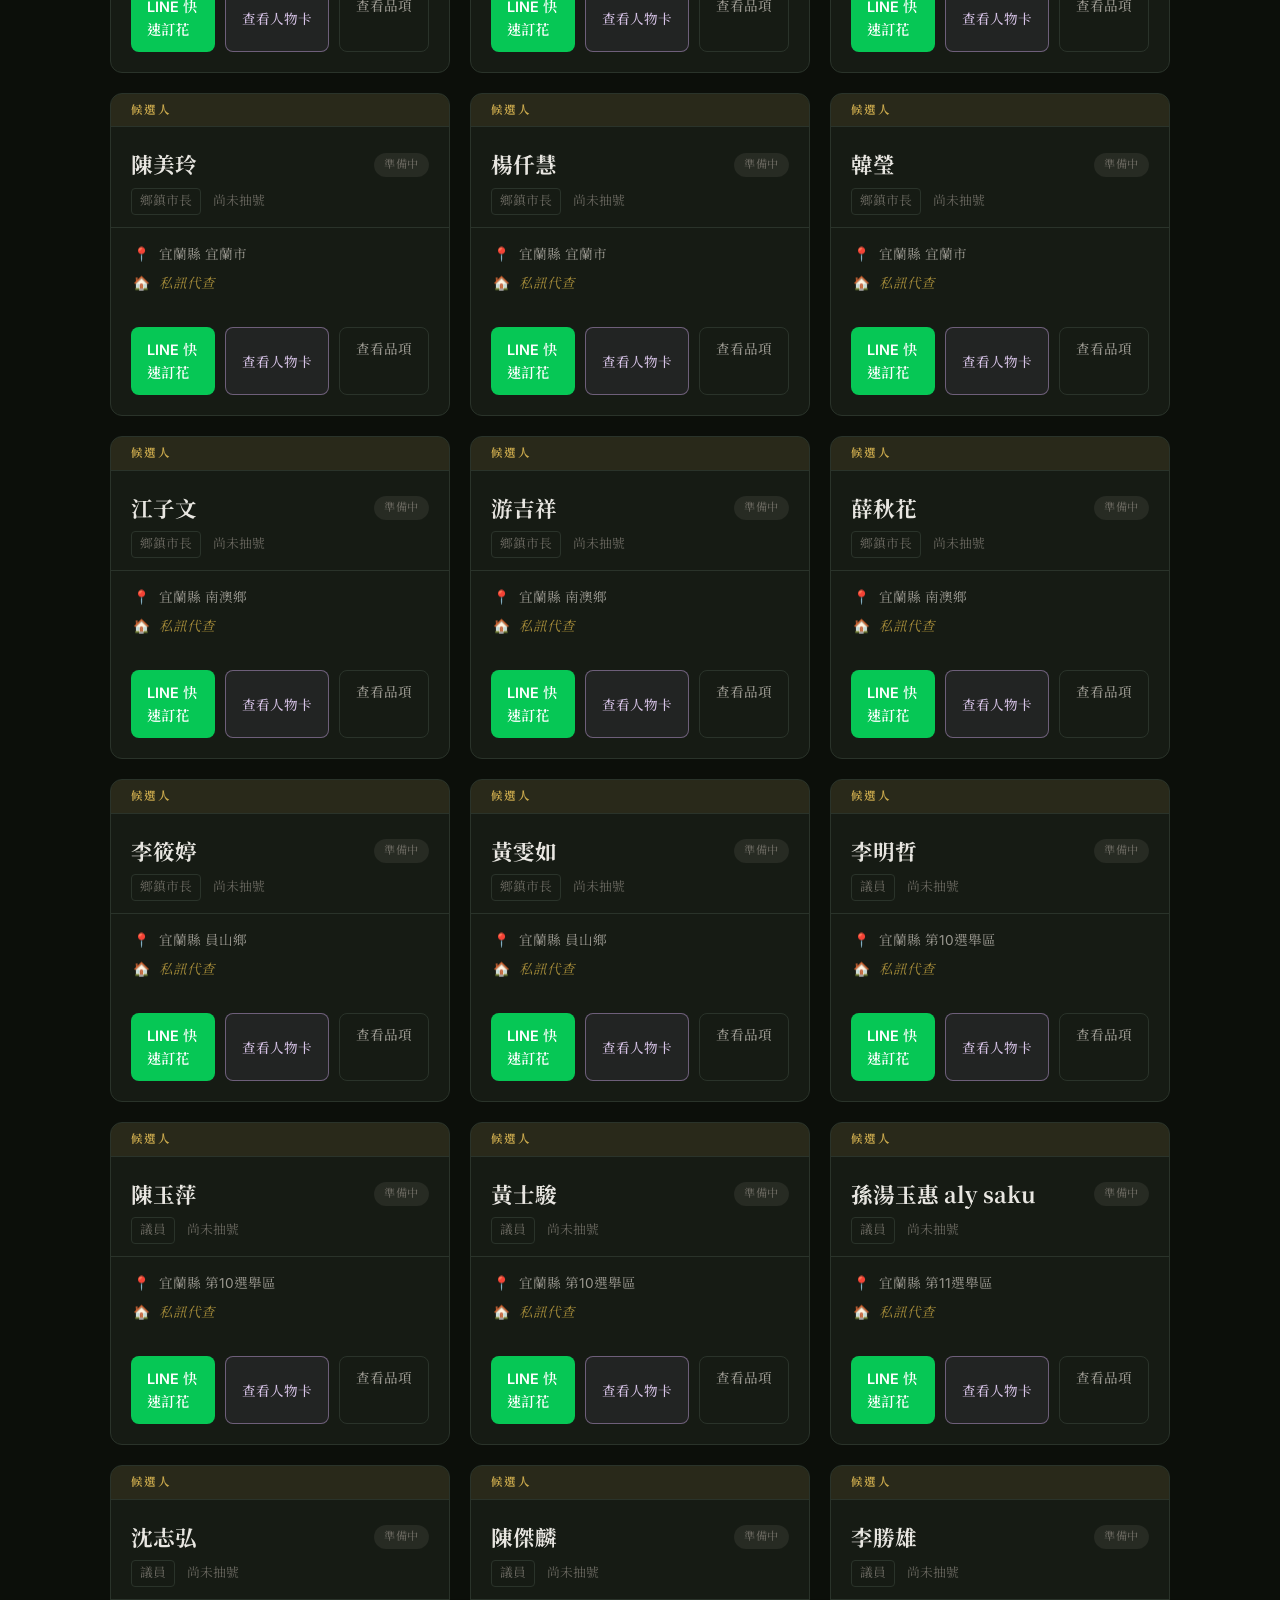
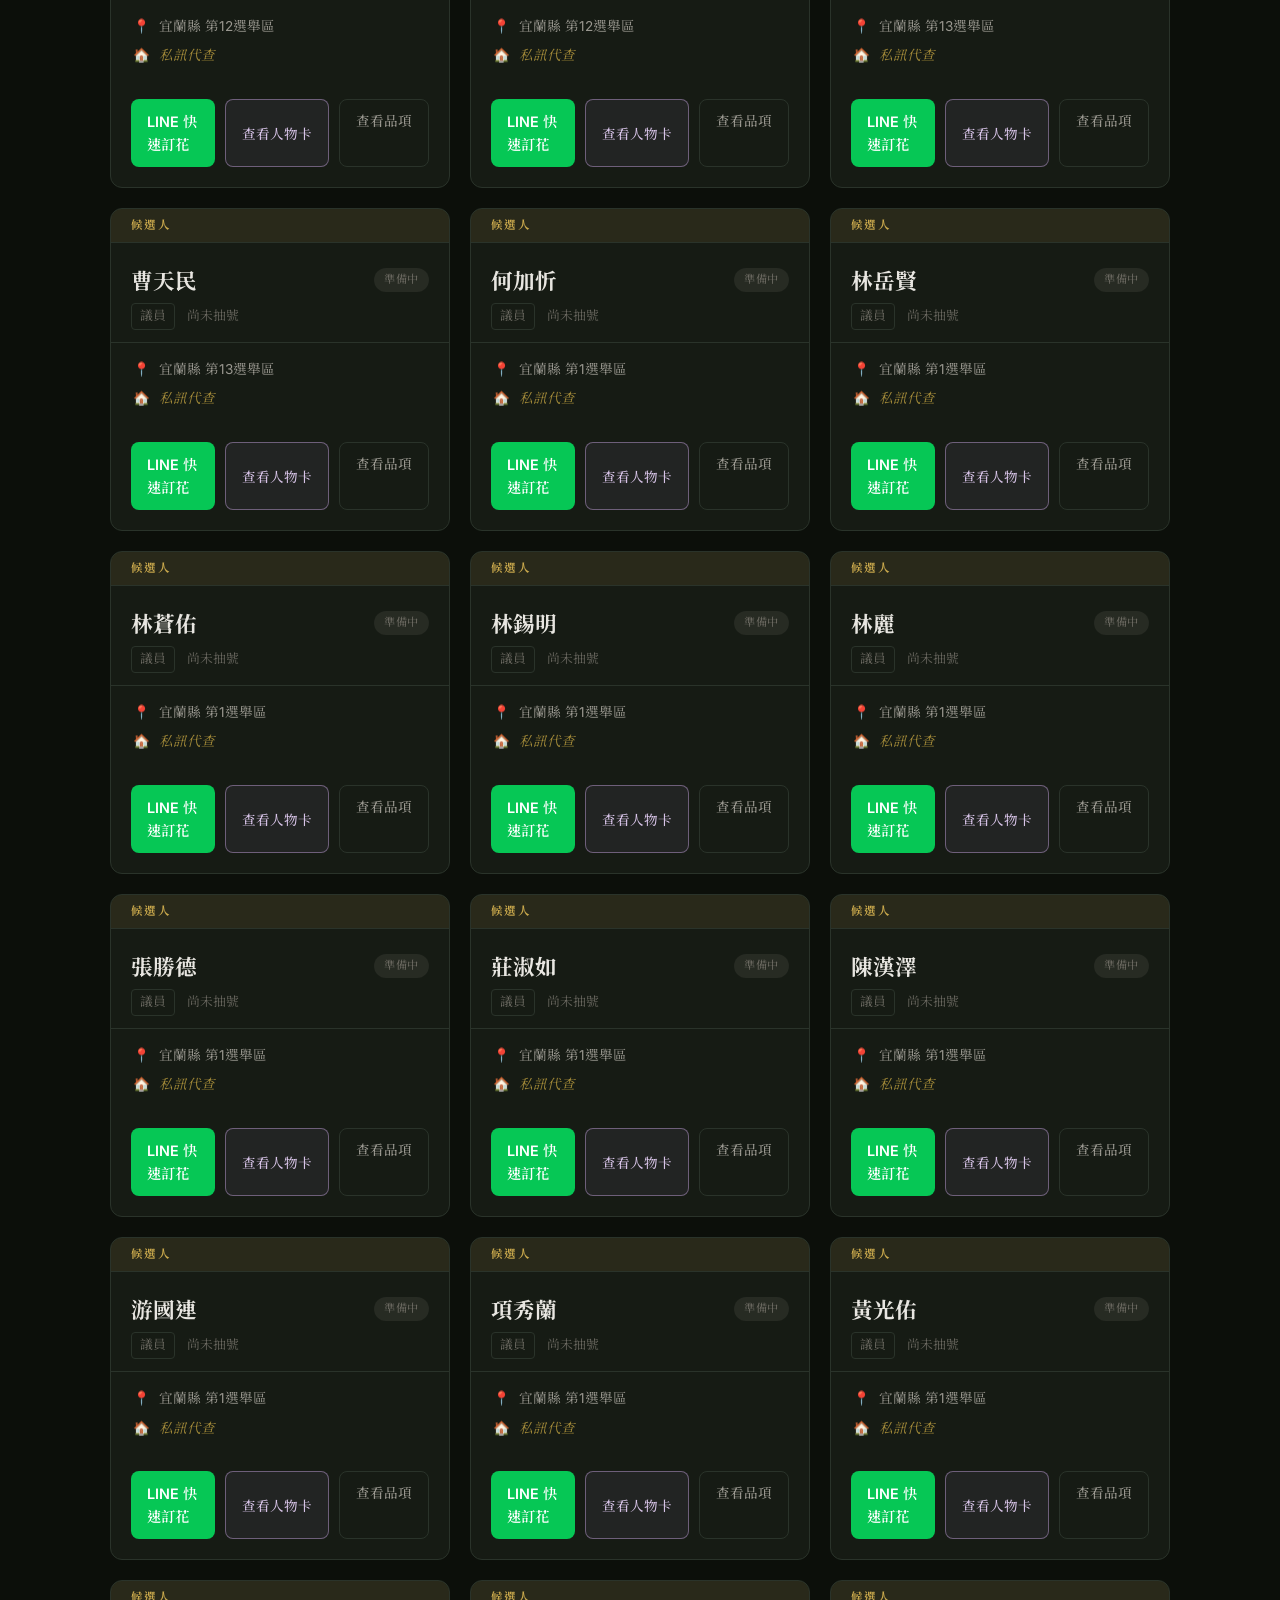
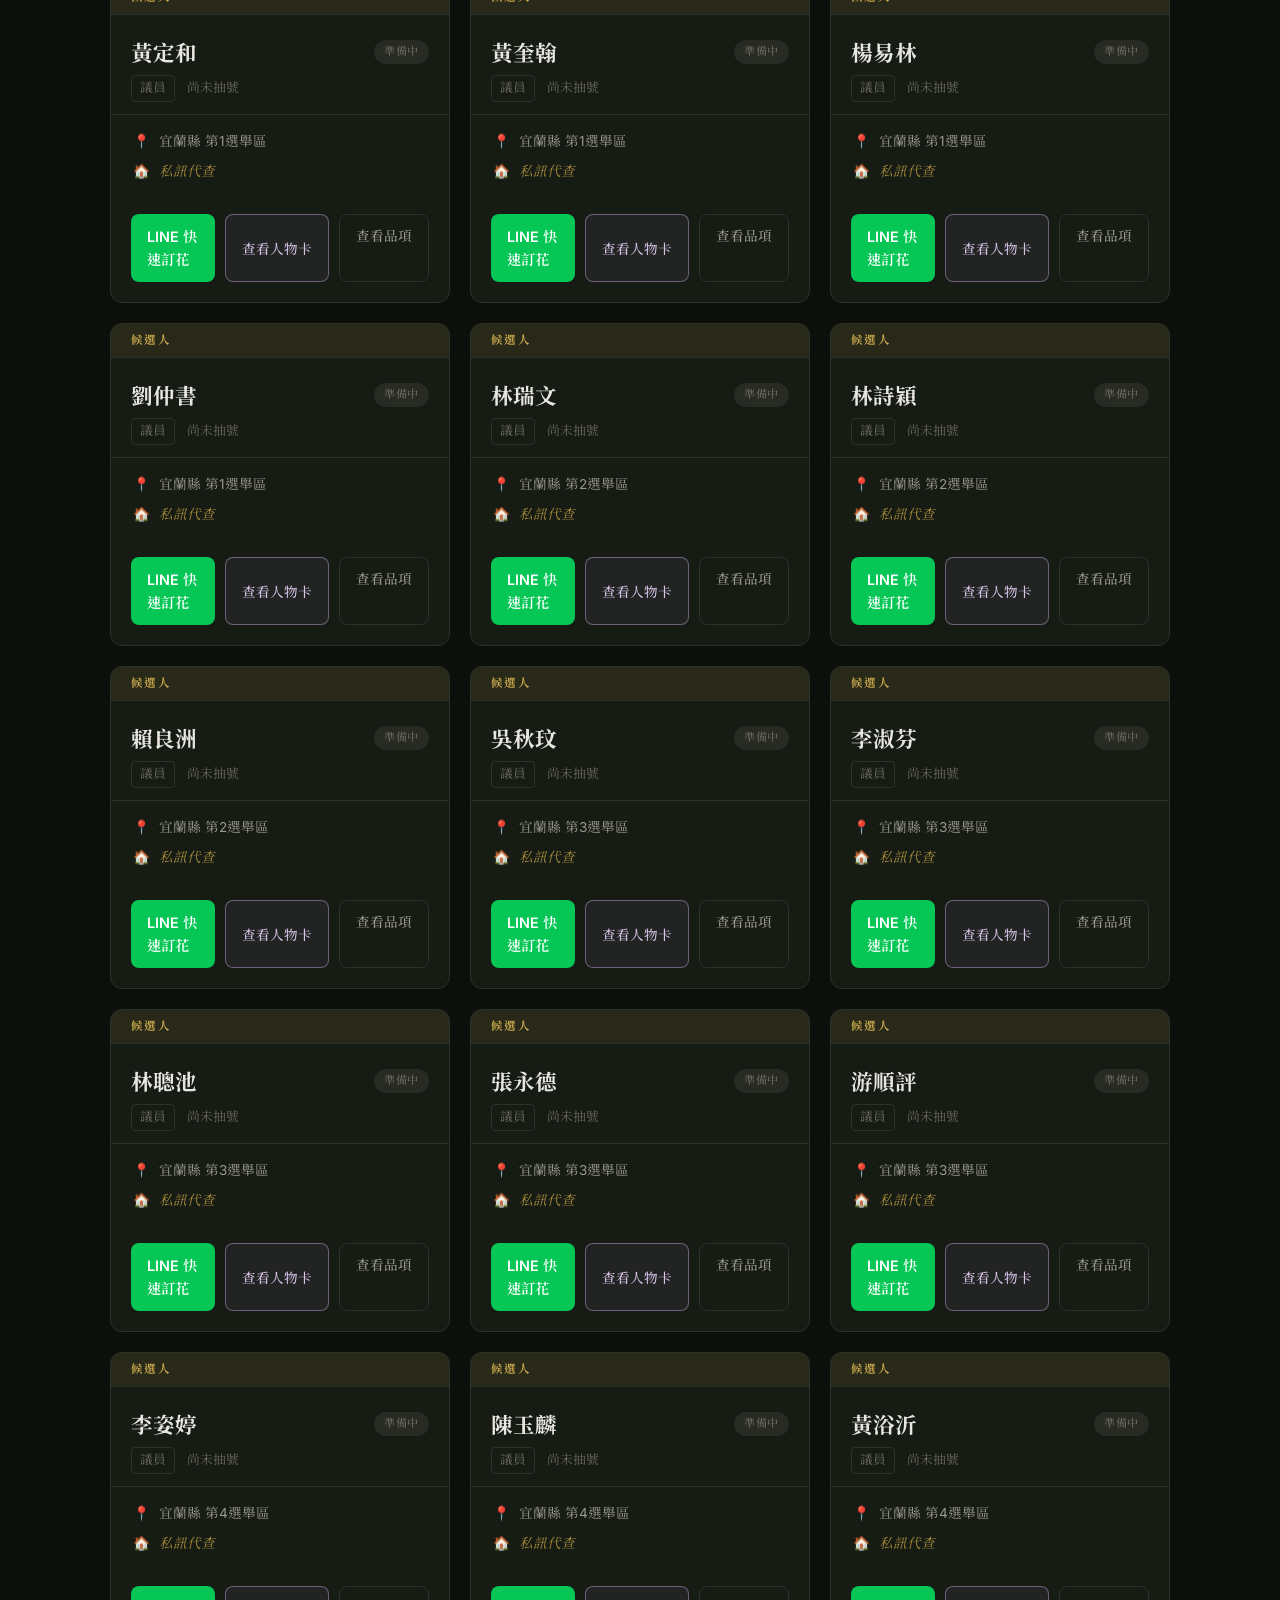
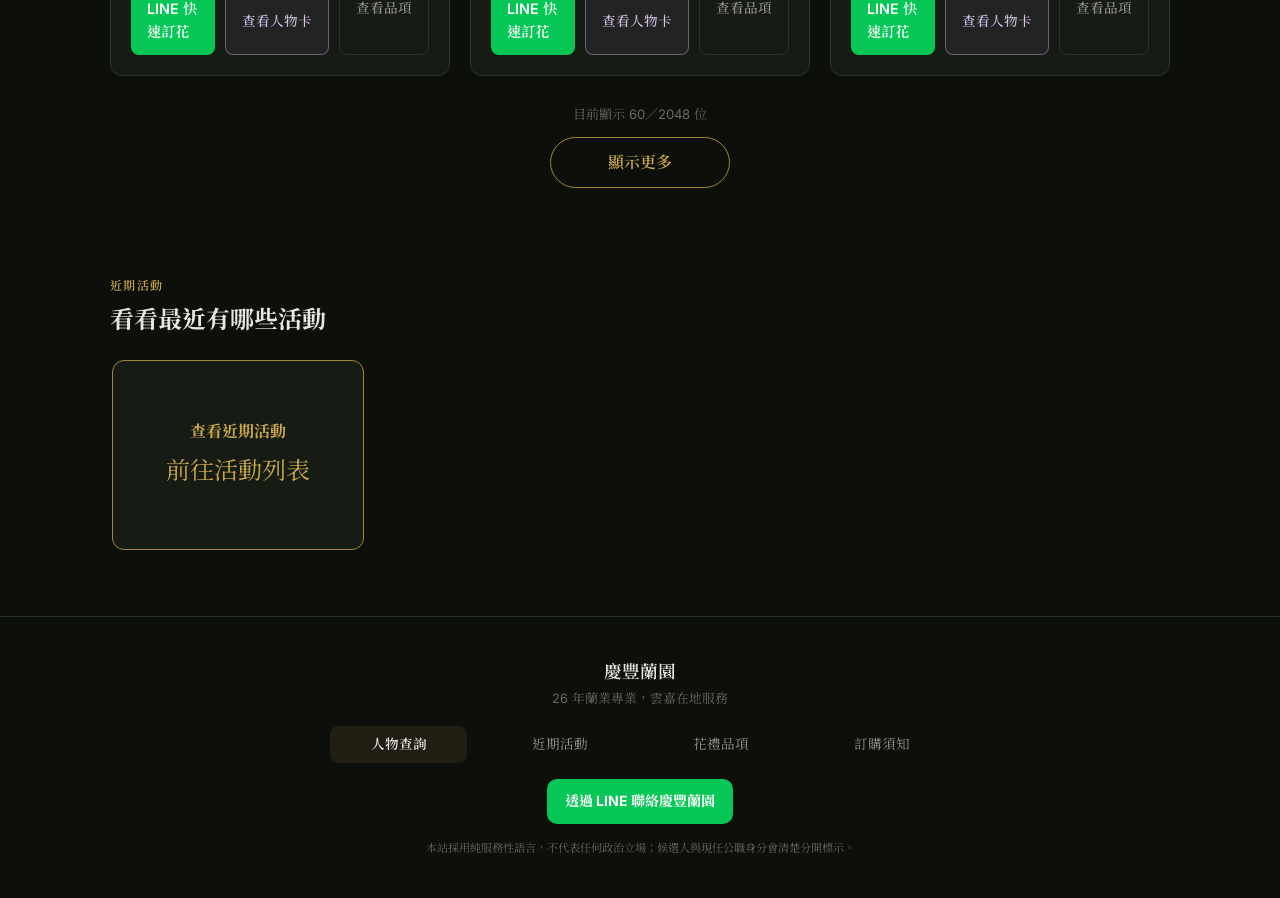
==== commit a89263bb: "Add candidate detail card preview" ====
--- a/election/index.html
+++ b/election/index.html
@@ -8,7 +8,7 @@
   <link rel="preconnect" href="https://fonts.googleapis.com">
   <link rel="preconnect" href="https://fonts.gstatic.com" crossorigin>
   <link href="https://fonts.googleapis.com/css2?family=Noto+Serif+TC:wght@400;600;700&family=Inter:wght@400;500;600&display=swap" rel="stylesheet">
-  <link rel="stylesheet" href="style.css?v=20260915-1">
+  <link rel="stylesheet" href="style.css?v=20260915-2">
 </head>
 <body>
 
@@ -145,6 +145,15 @@
     </div>
   </section>
 
+  <!-- ===== PERSON CARD PREVIEW ===== -->
+  <div id="personCardModal" class="person-card-modal" hidden>
+    <button type="button" class="person-card-backdrop" data-close-person-card aria-label="關閉人物卡"></button>
+    <section class="person-card-dialog" role="dialog" aria-modal="true" aria-labelledby="personCardName">
+      <button type="button" class="person-card-close" data-close-person-card aria-label="關閉人物卡">×</button>
+      <div id="personCardContent"></div>
+    </section>
+  </div>
+
   <!-- ===== RECENT EVENTS ===== -->
   <section class="home-events-section" aria-labelledby="homeEventsTitle">
     <div class="container">
@@ -183,6 +192,6 @@
   </footer>
 
   <script src="site-config.js?v=20260809-3"></script>
-  <script src="app.js?v=20260915-3"></script>
+  <script src="app.js?v=20260915-4"></script>
 </body>
 </html>
--- a/election/style.css
+++ b/election/style.css
@@ -1090,6 +1090,197 @@
   opacity: 0.68;
 }
 
+/* 人物卡本機試作：同一份模板套用候選人資料 */
+.btn-person-card {
+  background: rgba(125, 105, 146, 0.12);
+  border-color: rgba(173, 145, 196, 0.55);
+  color: #d8c4e8;
+  cursor: pointer;
+  font-family: inherit;
+}
+
+.person-card-modal[hidden] {
+  display: none;
+}
+
+.person-card-modal {
+  position: fixed;
+  inset: 0;
+  z-index: 1000;
+  display: grid;
+  place-items: center;
+  padding: 20px;
+}
+
+.person-card-backdrop {
+  position: absolute;
+  inset: 0;
+  width: 100%;
+  height: 100%;
+  border: 0;
+  background: rgba(18, 16, 20, 0.78);
+  cursor: pointer;
+}
+
+.person-card-dialog {
+  position: relative;
+  z-index: 1;
+  width: min(390px, 100%);
+  max-height: calc(100vh - 40px);
+  overflow-y: auto;
+  background: #fffdfb;
+  border: 1px solid #dbd3e3;
+  border-radius: 18px;
+  box-shadow: 0 24px 70px rgba(0, 0, 0, 0.42);
+  color: #2d2930;
+}
+
+.person-card-close {
+  position: absolute;
+  top: 12px;
+  right: 14px;
+  z-index: 2;
+  width: 36px;
+  height: 36px;
+  border: 1px solid rgba(255, 255, 255, 0.35);
+  border-radius: 50%;
+  background: rgba(45, 37, 51, 0.24);
+  color: #fff;
+  font-size: 24px;
+  line-height: 1;
+  cursor: pointer;
+}
+
+.person-detail-header {
+  padding: 26px 58px 24px 24px;
+  background: linear-gradient(135deg, #5c4a6d, #7d6992);
+  color: #fff;
+}
+
+.person-detail-region {
+  display: inline-flex;
+  margin-bottom: 14px;
+  padding: 5px 11px;
+  border-radius: 999px;
+  background: rgba(255, 255, 255, 0.14);
+  font-size: 12px;
+}
+
+.person-detail-header h2 {
+  margin: 0 0 4px;
+  font-family: 'Noto Serif TC', serif;
+  font-size: 29px;
+  letter-spacing: 0.04em;
+}
+
+.person-detail-header p {
+  margin: 0;
+  color: rgba(255, 255, 255, 0.78);
+  font-size: 14px;
+}
+
+.person-detail-body {
+  padding: 14px 24px 4px;
+}
+
+.person-detail-row {
+  display: flex;
+  align-items: flex-start;
+  justify-content: space-between;
+  gap: 20px;
+  padding: 11px 0;
+  border-bottom: 1px solid #eee9f0;
+  font-size: 14px;
+}
+
+.person-detail-row span {
+  flex: 0 0 84px;
+  color: #817888;
+}
+
+.person-detail-row strong {
+  text-align: right;
+  font-weight: 600;
+}
+
+.person-detail-event {
+  display: grid;
+  gap: 3px;
+  margin: 14px 24px 0;
+  padding: 14px 16px;
+  border: 1px solid #e3d8c4;
+  border-radius: 11px;
+  background: #faf6ee;
+}
+
+.person-detail-event span {
+  color: #89774f;
+  font-size: 12px;
+}
+
+.person-detail-event strong {
+  font-size: 15px;
+}
+
+.person-detail-event time {
+  color: #6e655a;
+  font-size: 13px;
+}
+
+.person-detail-event.is-upcoming {
+  border-left: 4px solid #7d6992;
+}
+
+.person-detail-action {
+  padding: 16px 24px 20px;
+}
+
+.person-detail-action .btn-line {
+  width: 100%;
+  min-height: 48px;
+}
+
+.person-detail-action small {
+  display: block;
+  margin-top: 8px;
+  color: #817888;
+  text-align: center;
+}
+
+.person-detail-more {
+  padding: 15px 24px 20px;
+  border-top: 1px solid #eee9f0;
+}
+
+.person-detail-more > span {
+  display: block;
+  margin-bottom: 10px;
+  color: #817888;
+  font-size: 12px;
+}
+
+.person-detail-more > div {
+  display: flex;
+  gap: 8px;
+  overflow-x: auto;
+}
+
+.person-detail-more button {
+  flex: 0 0 auto;
+  padding: 7px 13px;
+  border: 0;
+  border-radius: 999px;
+  background: #f0eaf3;
+  color: #5c4a6d;
+  font: inherit;
+  font-size: 13px;
+  cursor: pointer;
+}
+
+body.person-card-open {
+  overflow: hidden;
+}
+
 .btn-line-solid {
   display: inline-flex;
   align-items: center;
